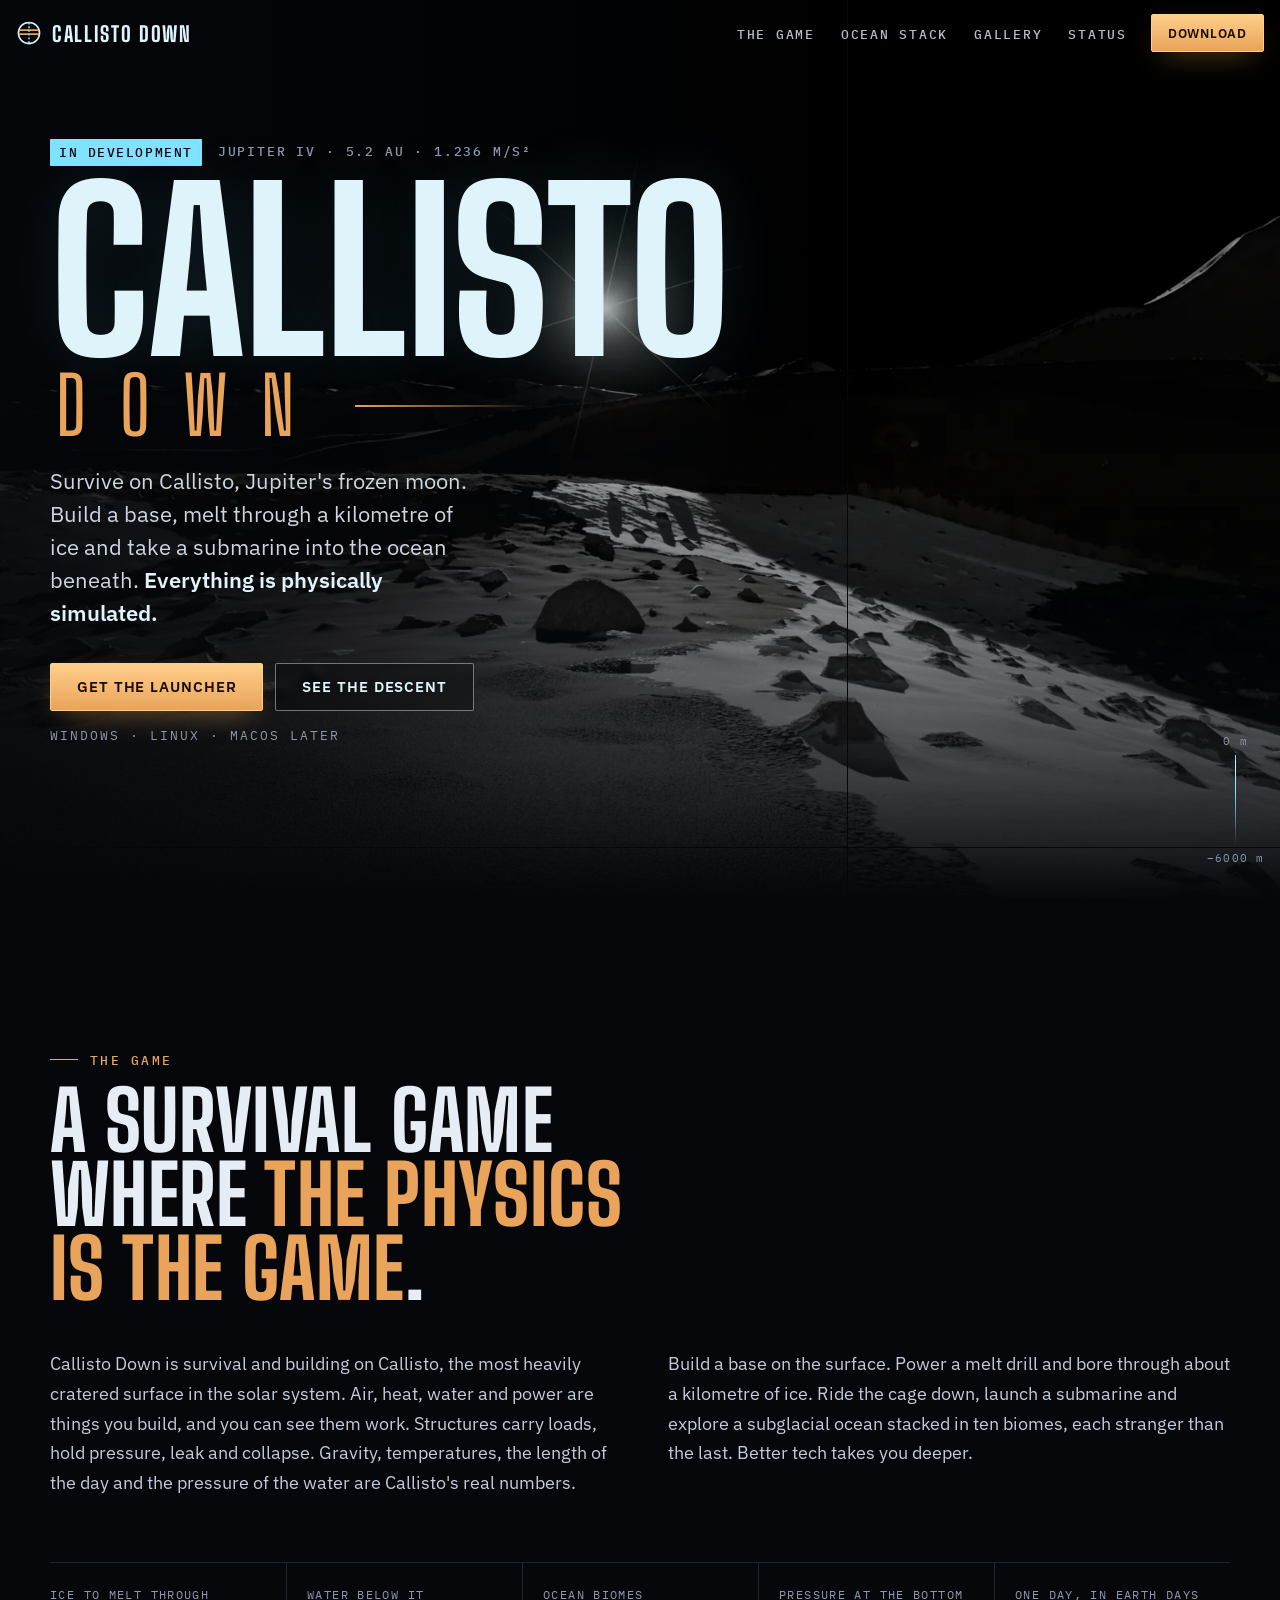
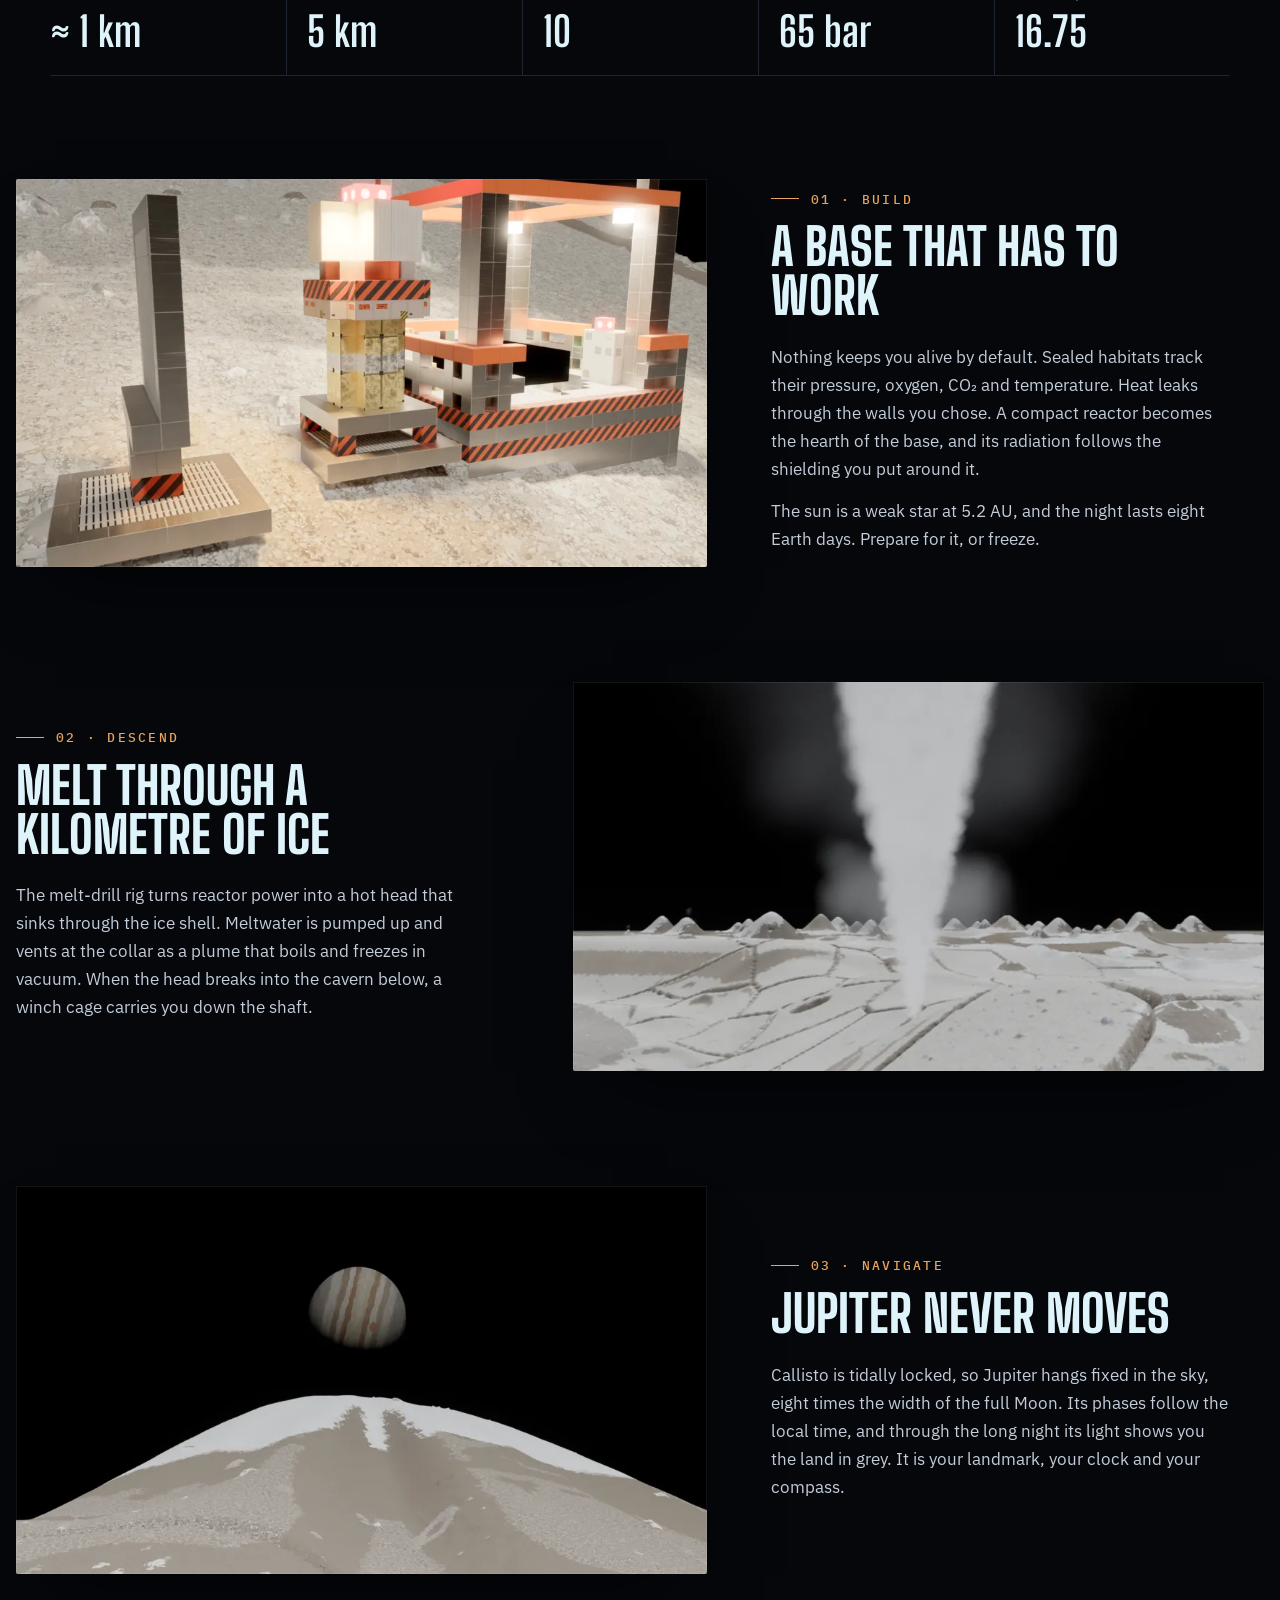
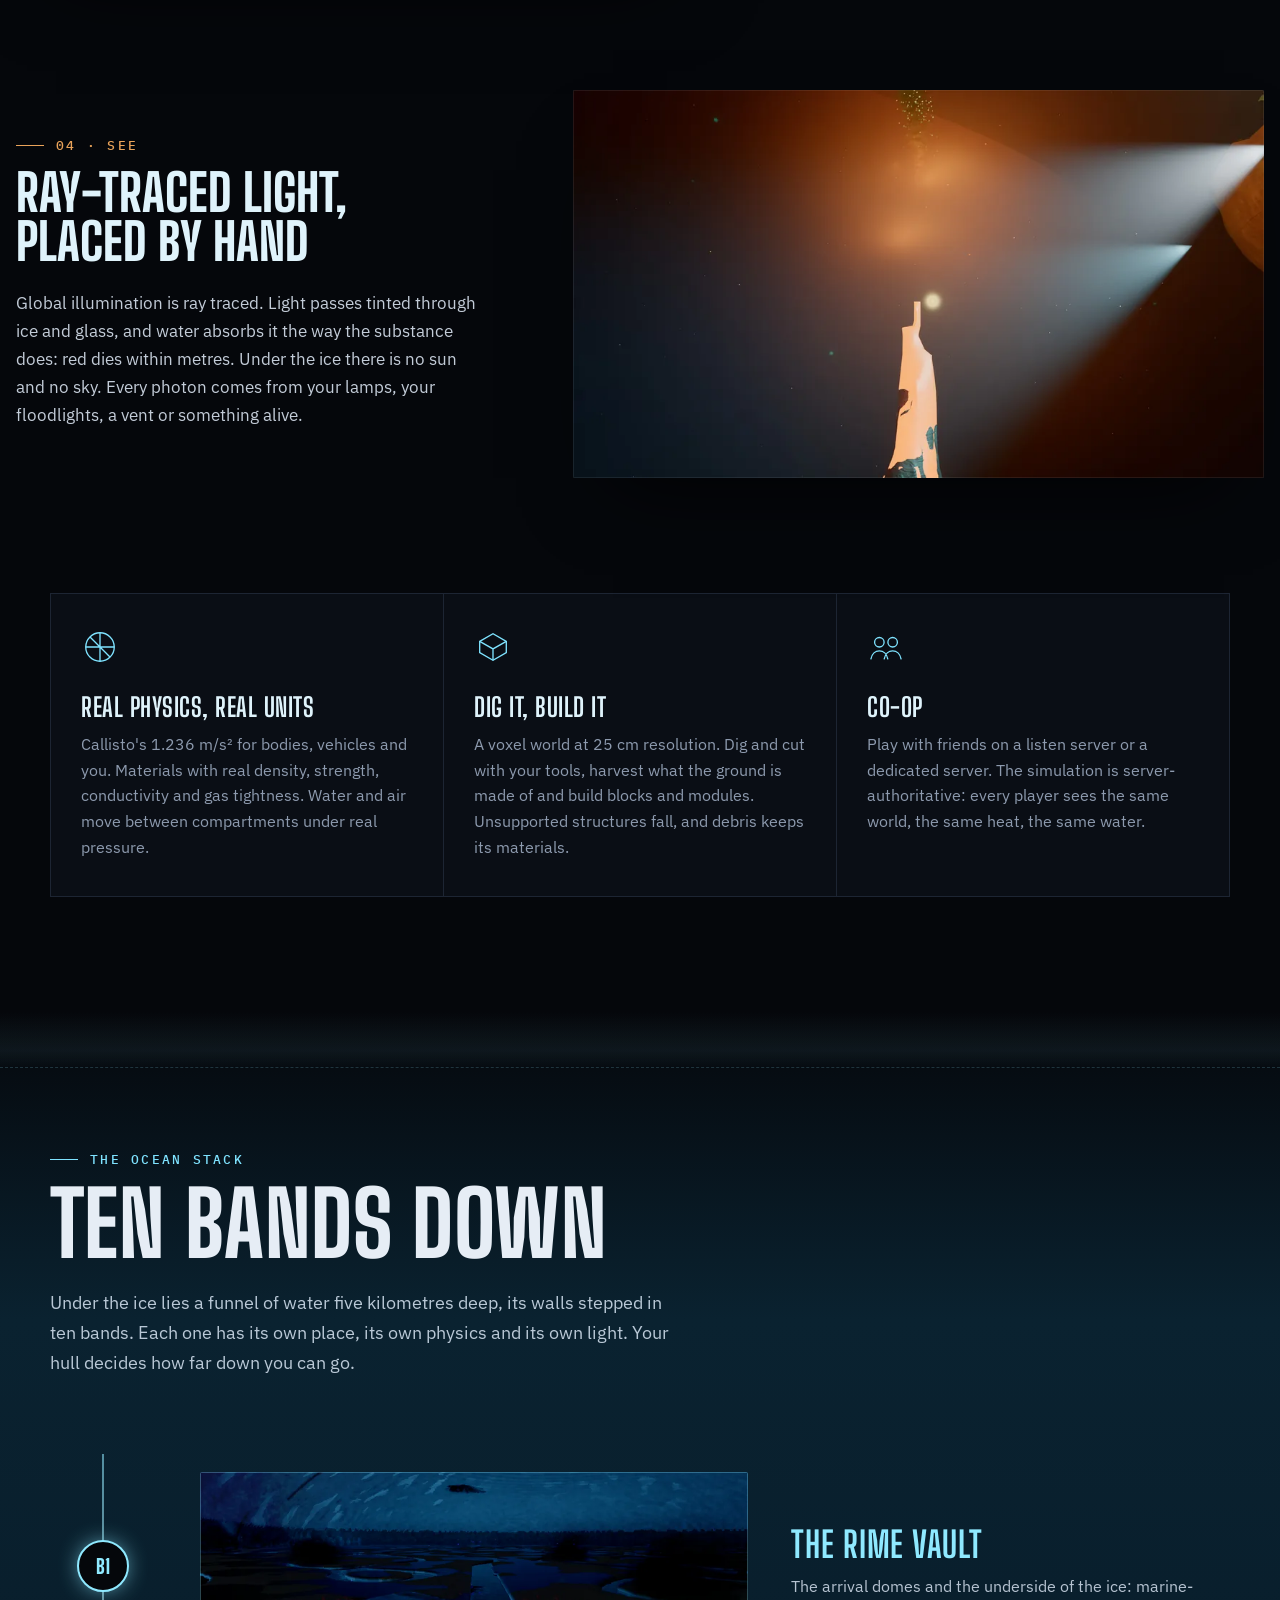
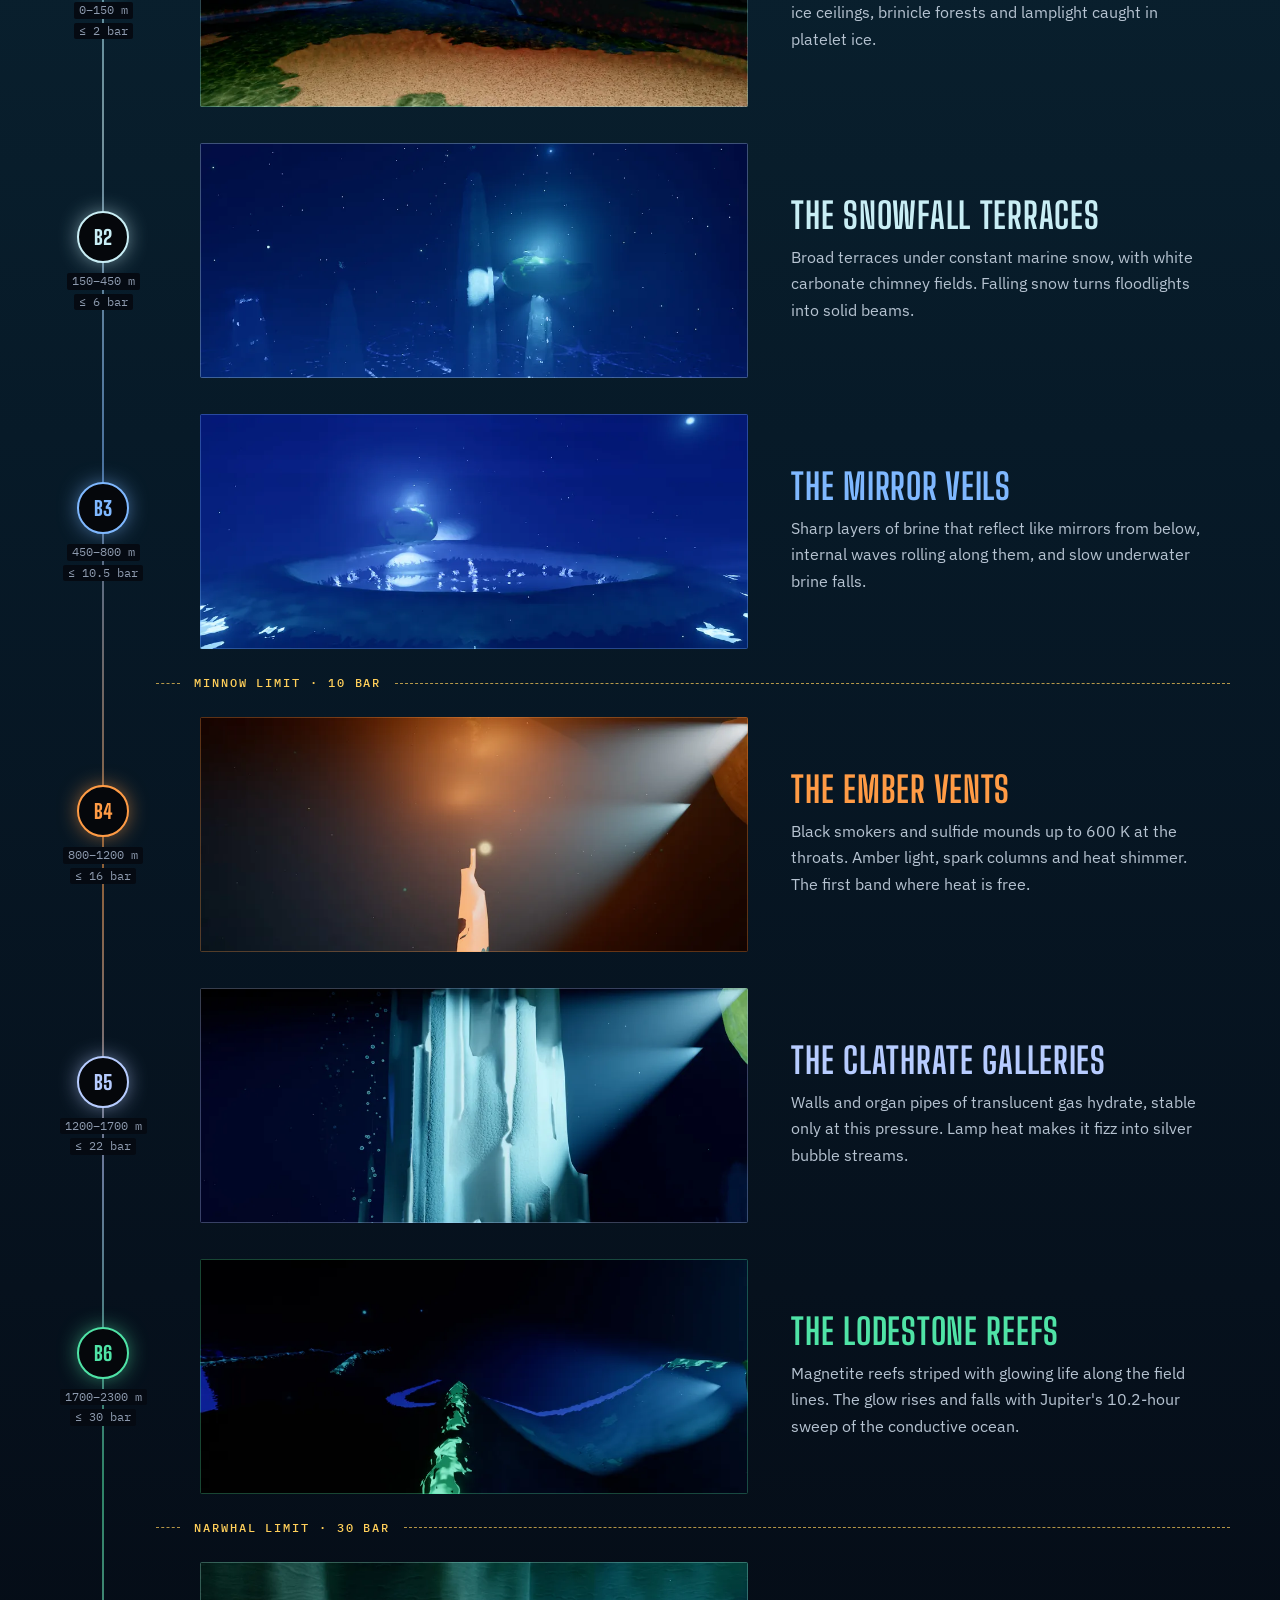
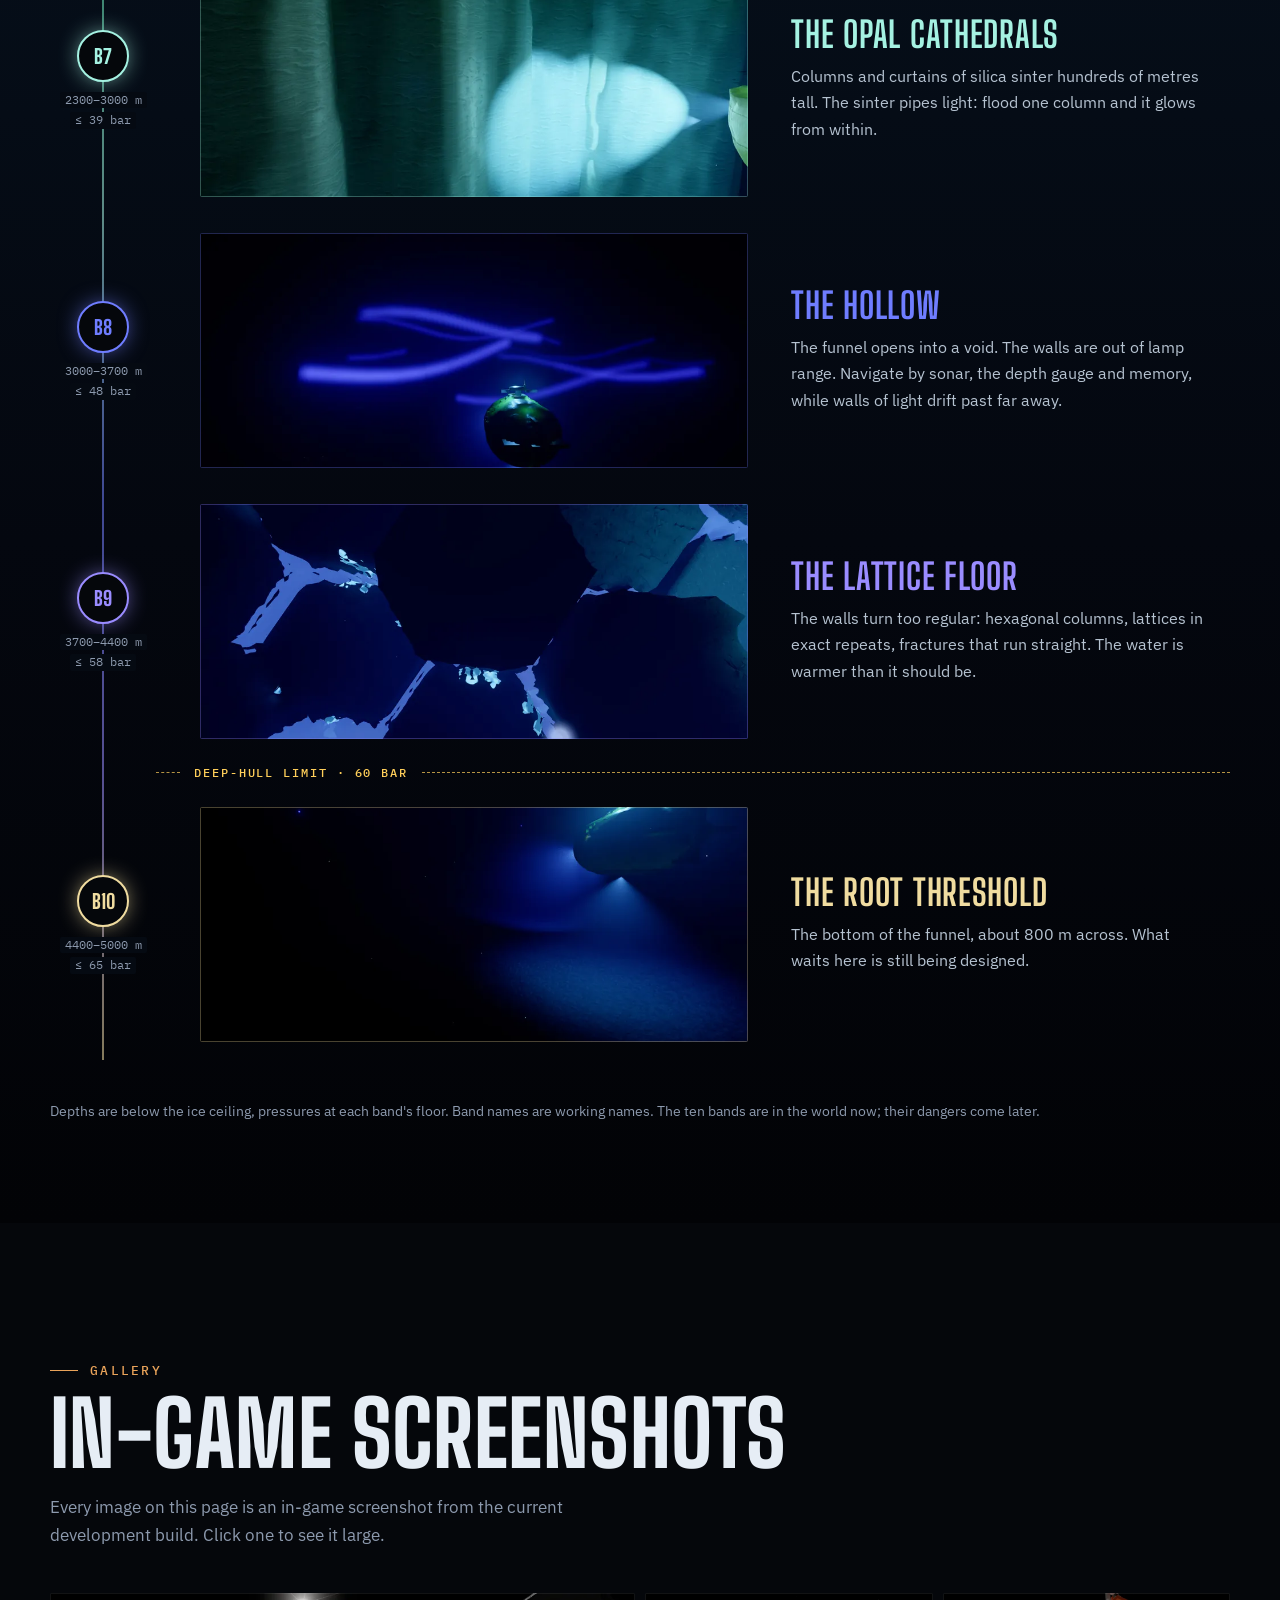
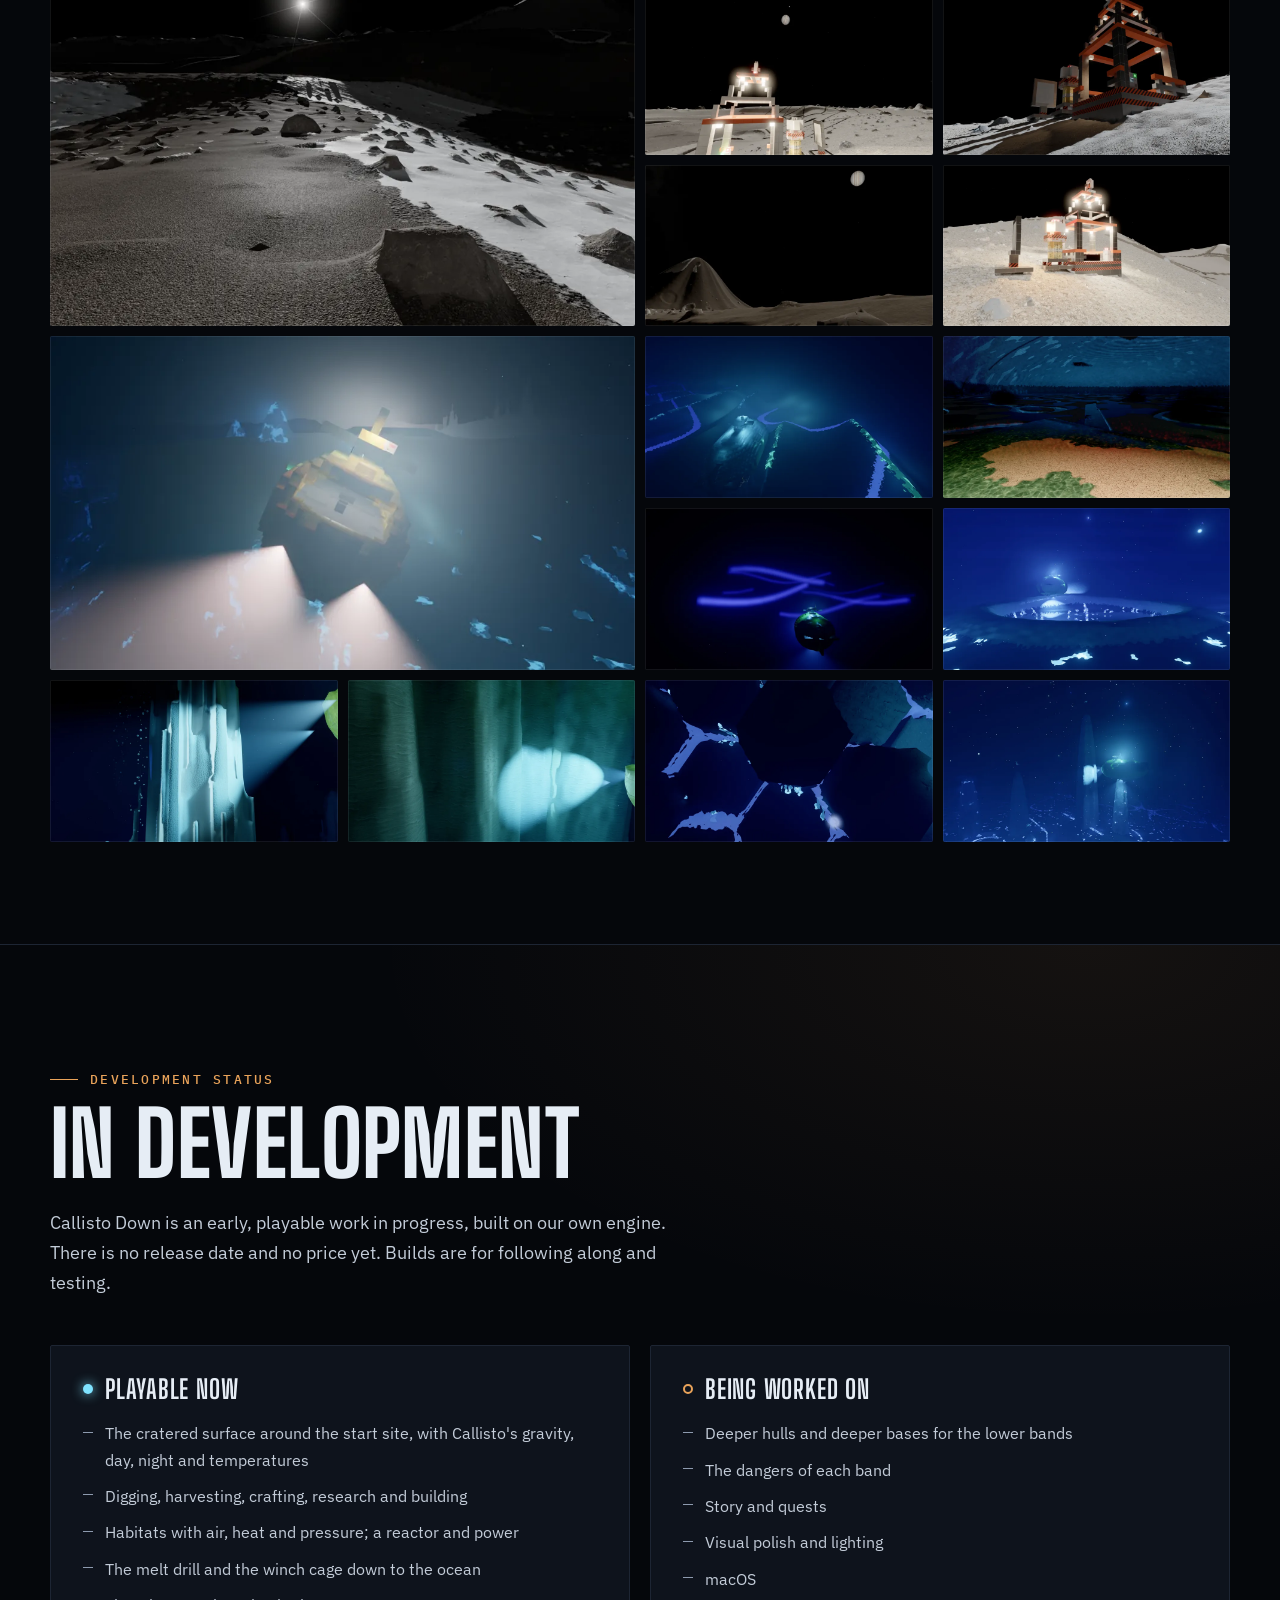
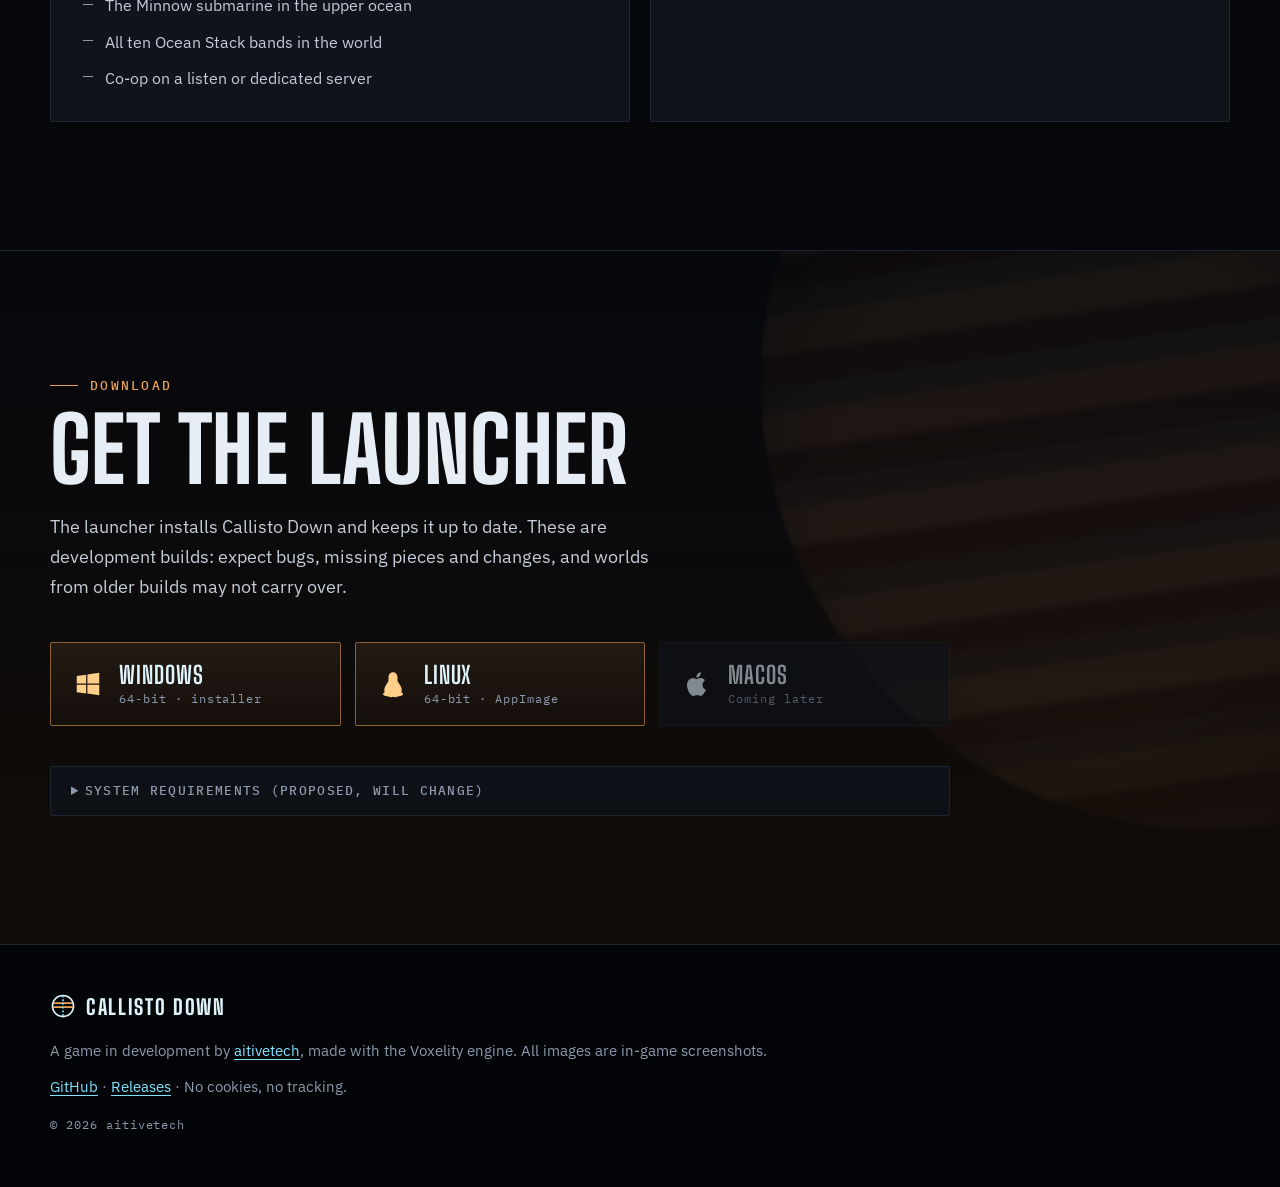
==== index.html @ 090ae99b "Callisto Down marketing site: hero, pitch, features, Ocean Stack, gallery, status, download Static H" ====
<!doctype html>
<html lang="en">
<head>
<meta charset="utf-8">
<meta name="viewport" content="width=device-width, initial-scale=1">
<title>Callisto Down · Survive, build and dive under the ice of Jupiter's moon</title>
<meta name="description" content="Callisto Down is a survival and building game on Jupiter's moon Callisto, with everything physically simulated. Build a base, melt through a kilometre of ice and take a submarine down through ten strange biomes. In development for Windows and Linux.">
<meta name="theme-color" content="#05070b">
<meta name="color-scheme" content="dark">
<link rel="canonical" href="https://aitivetech.github.io/callisto-down/">

<meta property="og:type" content="website">
<meta property="og:site_name" content="Callisto Down">
<meta property="og:title" content="Callisto Down">
<meta property="og:description" content="Survival and building on Jupiter's moon Callisto, everything physically simulated. Melt through a kilometre of ice, then dive through ten biomes of a hidden ocean.">
<meta property="og:url" content="https://aitivetech.github.io/callisto-down/">
<meta property="og:image" content="https://aitivetech.github.io/callisto-down/img/og-share.jpg">
<meta property="og:image:width" content="1200">
<meta property="og:image:height" content="630">
<meta property="og:image:alt" content="Jupiter, banded and huge, rising over a frost-capped hill on Callisto against a black sky. In-game screenshot.">
<meta name="twitter:card" content="summary_large_image">
<meta name="twitter:title" content="Callisto Down">
<meta name="twitter:description" content="Survival and building on Callisto, everything physically simulated. Melt through the ice, dive through ten biomes.">
<meta name="twitter:image" content="https://aitivetech.github.io/callisto-down/img/og-share.jpg">
<meta name="twitter:image:alt" content="Jupiter rising over a frost-capped hill on Callisto. In-game screenshot.">

<link rel="icon" href="favicon.svg" type="image/svg+xml">
<link rel="icon" href="favicon-32.png" sizes="32x32" type="image/png">
<link rel="apple-touch-icon" href="apple-touch-icon.png">

<link rel="preconnect" href="https://fonts.googleapis.com">
<link rel="preconnect" href="https://fonts.gstatic.com" crossorigin>
<link rel="stylesheet" href="https://fonts.googleapis.com/css2?family=Big+Shoulders+Display:wght@500;700;800&family=IBM+Plex+Mono:wght@400;500&family=IBM+Plex+Sans:wght@400;500;600&display=swap">
<link rel="preload" as="image" href="img/surface-low-sun-1920.webp" imagesrcset="img/surface-low-sun-960.webp 960w, img/surface-low-sun-1920.webp 1920w, img/surface-low-sun-2560.webp 2560w" imagesizes="100vw" fetchpriority="high">
<link rel="stylesheet" href="style.css">
<script src="config.js" defer></script>
<script src="main.js" defer></script>
</head>
<body>
<a class="skip" href="#main">Skip to content</a>

<header class="nav" id="top">
  <a class="nav-mark" href="#top" aria-label="Callisto Down, back to top">
    <svg viewBox="0 0 32 32" aria-hidden="true"><use href="#mark"/></svg>
    <span>Callisto Down</span>
  </a>
  <nav aria-label="Sections">
    <ul>
      <li><a href="#game">The game</a></li>
      <li><a href="#ocean">Ocean Stack</a></li>
      <li><a href="#gallery">Gallery</a></li>
      <li><a href="#status">Status</a></li>
    </ul>
  </nav>
  <a class="btn btn-small" href="#download">Download</a>
</header>

<main id="main">

<!-- HERO -->
<section class="hero" aria-labelledby="title">
  <picture class="hero-img">
    <img src="img/surface-low-sun-1920.webp"
         srcset="img/surface-low-sun-960.webp 960w, img/surface-low-sun-1920.webp 1920w, img/surface-low-sun-2560.webp 2560w"
         sizes="100vw" width="1920" height="1080" fetchpriority="high" decoding="async"
         alt="Low sun over the cratered plain of Callisto: a small, hard star in a black sky, long shadows across dark ground and bright frost.">
  </picture>
  <div class="hero-inner">
    <p class="eyebrow"><span class="tag-dev">In development</span> Jupiter IV · 5.2 AU · 1.236 m/s²</p>
    <h1 id="title" class="wordmark">
      <span class="wm-a">Callisto</span>
      <span class="wm-b">Down</span>
    </h1>
    <p class="hero-lede">Survive on Callisto, Jupiter's frozen moon. Build a base, melt through a kilometre of ice and take a submarine into the ocean beneath. <strong>Everything is physically simulated.</strong></p>
    <div class="hero-cta">
      <a class="btn" href="#download">Get the launcher</a>
      <a class="btn btn-ghost" href="#ocean">See the descent</a>
    </div>
    <p class="hero-platforms">Windows · Linux · macOS later</p>
  </div>
  <a class="hero-depth" href="#game" aria-label="Scroll to the game">
    <span>0 m</span><i aria-hidden="true"></i><span>−6000 m</span>
  </a>
</section>

<!-- PITCH -->
<section class="pitch" id="game" aria-labelledby="pitch-h">
  <div class="wrap">
    <p class="kicker">The game</p>
    <h2 id="pitch-h" class="pitch-h">A survival game where <em>the physics is the game</em>.</h2>
    <div class="pitch-body">
      <p>Callisto Down is survival and building on Callisto, the most heavily cratered surface in the solar system. Air, heat, water and power are things you build, and you can see them work. Structures carry loads, hold pressure, leak and collapse. Gravity, temperatures, the length of the day and the pressure of the water are Callisto's real numbers.</p>
      <p>Build a base on the surface. Power a melt drill and bore through about a kilometre of ice. Ride the cage down, launch a submarine and explore a subglacial ocean stacked in ten biomes, each stranger than the last. Better tech takes you deeper.</p>
    </div>
    <dl class="facts">
      <div><dt>Ice to melt through</dt><dd>≈ 1 km</dd></div>
      <div><dt>Water below it</dt><dd>5 km</dd></div>
      <div><dt>Ocean biomes</dt><dd>10</dd></div>
      <div><dt>Pressure at the bottom</dt><dd>65 bar</dd></div>
      <div><dt>One day, in Earth days</dt><dd>16.75</dd></div>
    </dl>
  </div>
</section>

<!-- FEATURES -->
<section class="features" aria-label="Features">
  <article class="feature">
    <figure class="feature-img">
      <img src="img/reactor-glow-960.webp" srcset="img/reactor-glow-960.webp 960w, img/reactor-glow-1920.webp 1920w"
           sizes="(min-width: 960px) 58vw, 100vw" width="1920" height="1080" loading="lazy" decoding="async"
           alt="A small fission reactor glowing beside the orange-and-white frame of the melt-drill rig, on pale frosted ground.">
    </figure>
    <div class="feature-text">
      <p class="kicker">01 · Build</p>
      <h3>A base that has to work</h3>
      <p>Nothing keeps you alive by default. Sealed habitats track their pressure, oxygen, CO₂ and temperature. Heat leaks through the walls you chose. A compact reactor becomes the hearth of the base, and its radiation follows the shielding you put around it.</p>
      <p>The sun is a weak star at 5.2 AU, and the night lasts eight Earth days. Prepare for it, or freeze.</p>
    </div>
  </article>

  <article class="feature feature-flip">
    <figure class="feature-img">
      <img src="img/plume-960.webp" srcset="img/plume-960.webp 960w, img/plume-1920.webp 1080w"
           sizes="(min-width: 960px) 58vw, 100vw" width="1080" height="608" loading="lazy" decoding="async"
           alt="A white vapour plume rising straight up from the melt drill's bore into the black sky over a cracked, frosted plain.">
    </figure>
    <div class="feature-text">
      <p class="kicker">02 · Descend</p>
      <h3>Melt through a kilometre of ice</h3>
      <p>The melt-drill rig turns reactor power into a hot head that sinks through the ice shell. Meltwater is pumped up and vents at the collar as a plume that boils and freezes in vacuum. When the head breaks into the cavern below, a winch cage carries you down the shaft.</p>
    </div>
  </article>

  <article class="feature">
    <figure class="feature-img">
      <img src="img/jupiter-rise-960.webp" srcset="img/jupiter-rise-960.webp 960w, img/jupiter-rise-1920.webp 1920w"
           sizes="(min-width: 960px) 58vw, 100vw" width="1920" height="1080" loading="lazy" decoding="async"
           alt="Jupiter, banded in cream and rust with its red spot, hanging above a frost-capped hill against a black sky.">
    </figure>
    <div class="feature-text">
      <p class="kicker">03 · Navigate</p>
      <h3>Jupiter never moves</h3>
      <p>Callisto is tidally locked, so Jupiter hangs fixed in the sky, eight times the width of the full Moon. Its phases follow the local time, and through the long night its light shows you the land in grey. It is your landmark, your clock and your compass.</p>
    </div>
  </article>

  <article class="feature feature-flip">
    <figure class="feature-img">
      <img src="img/b4-ember-960.webp" srcset="img/b4-ember-960.webp 960w, img/b4-ember-1920.webp 1920w"
           sizes="(min-width: 960px) 58vw, 100vw" width="1920" height="1080" loading="lazy" decoding="async"
           alt="Deep underwater: a submarine's twin floodlight beams cross a pale vent chimney, with an amber glow and rising sparks above it.">
    </figure>
    <div class="feature-text">
      <p class="kicker">04 · See</p>
      <h3>Ray-traced light, placed by hand</h3>
      <p>Global illumination is ray traced. Light passes tinted through ice and glass, and water absorbs it the way the substance does: red dies within metres. Under the ice there is no sun and no sky. Every photon comes from your lamps, your floodlights, a vent or something alive.</p>
    </div>
  </article>

  <div class="wrap">
    <ul class="pillars">
      <li>
        <svg viewBox="0 0 40 40" aria-hidden="true"><circle cx="20" cy="20" r="15"/><path d="M5 20h30M20 5v30M9.5 9.5l21 21"/></svg>
        <h3>Real physics, real units</h3>
        <p>Callisto's 1.236 m/s² for bodies, vehicles and you. Materials with real density, strength, conductivity and gas tightness. Water and air move between compartments under real pressure.</p>
      </li>
      <li>
        <svg viewBox="0 0 40 40" aria-hidden="true"><path d="M6 14l14-8 14 8v12l-14 8-14-8z"/><path d="M6 14l14 8 14-8M20 22v12"/></svg>
        <h3>Dig it, build it</h3>
        <p>A voxel world at 25 cm resolution. Dig and cut with your tools, harvest what the ground is made of and build blocks and modules. Unsupported structures fall, and debris keeps its materials.</p>
      </li>
      <li>
        <svg viewBox="0 0 40 40" aria-hidden="true"><circle cx="13" cy="15" r="5"/><circle cx="27" cy="15" r="5"/><path d="M4 33c1-6 5-9 9-9s8 3 9 9M18 33c1-6 5-9 9-9s8 3 9 9"/></svg>
        <h3>Co-op</h3>
        <p>Play with friends on a listen server or a dedicated server. The simulation is server-authoritative: every player sees the same world, the same heat, the same water.</p>
      </li>
    </ul>
  </div>
</section>

<!-- OCEAN STACK -->
<section class="ocean" id="ocean" aria-labelledby="ocean-h">
  <div class="wrap ocean-head">
    <p class="kicker">The Ocean Stack</p>
    <h2 id="ocean-h">Ten bands down</h2>
    <p class="ocean-lede">Under the ice lies a funnel of water five kilometres deep, its walls stepped in ten bands. Each one has its own place, its own physics and its own light. Your hull decides how far down you can go.</p>
  </div>

  <ol class="stack">
    <li class="band" style="--c:#8fe9ff">
      <div class="band-depth"><b>B1</b><span>0–150 m</span><span>≤ 2 bar</span></div>
      <figure class="band-img"><img src="img/dome-ledge-960.webp" width="960" height="540" loading="lazy" decoding="async" alt="An arrival dome under the ice: a ribbed ice roof over a dark water plain, the shore ledge lit by a lamp."></figure>
      <div class="band-text">
        <h3>The Rime Vault</h3>
        <p>The arrival domes and the underside of the ice: marine-ice ceilings, brinicle forests and lamplight caught in platelet ice.</p>
      </div>
    </li>
    <li class="band" style="--c:#c9eef5">
      <div class="band-depth"><b>B2</b><span>150–450 m</span><span>≤ 6 bar</span></div>
      <figure class="band-img"><img src="img/b2-snowfall-960.webp" width="960" height="540" loading="lazy" decoding="async" alt="Blue water full of falling particles, white carbonate chimneys standing on a terrace, a submarine lit among them."></figure>
      <div class="band-text">
        <h3>The Snowfall Terraces</h3>
        <p>Broad terraces under constant marine snow, with white carbonate chimney fields. Falling snow turns floodlights into solid beams.</p>
      </div>
    </li>
    <li class="band" style="--c:#7fb8ff">
      <div class="band-depth"><b>B3</b><span>450–800 m</span><span>≤ 10.5 bar</span></div>
      <figure class="band-img"><img src="img/b3-mirror-960.webp" width="960" height="540" loading="lazy" decoding="async" alt="A submarine hovering over a round brine pool whose surface mirrors its lights."></figure>
      <div class="band-text">
        <h3>The Mirror Veils</h3>
        <p>Sharp layers of brine that reflect like mirrors from below, internal waves rolling along them, and slow underwater brine falls.</p>
      </div>
    </li>
    <li class="gate" style="--c:#ffcf5a"><span>Minnow limit · 10 bar</span></li>
    <li class="band" style="--c:#ff9b45">
      <div class="band-depth"><b>B4</b><span>800–1200 m</span><span>≤ 16 bar</span></div>
      <figure class="band-img"><img src="img/b4-ember-960.webp" width="960" height="540" loading="lazy" decoding="async" alt="Floodlight beams crossing a vent chimney under an amber glow and rising sparks."></figure>
      <div class="band-text">
        <h3>The Ember Vents</h3>
        <p>Black smokers and sulfide mounds up to 600 K at the throats. Amber light, spark columns and heat shimmer. The first band where heat is free.</p>
      </div>
    </li>
    <li class="band" style="--c:#b7ccff">
      <div class="band-depth"><b>B5</b><span>1200–1700 m</span><span>≤ 22 bar</span></div>
      <figure class="band-img"><img src="img/b5-clathrate-960.webp" width="960" height="540" loading="lazy" decoding="async" alt="A pale translucent wall of gas hydrate lit by floodlights, with bubble streams rising beside it."></figure>
      <div class="band-text">
        <h3>The Clathrate Galleries</h3>
        <p>Walls and organ pipes of translucent gas hydrate, stable only at this pressure. Lamp heat makes it fizz into silver bubble streams.</p>
      </div>
    </li>
    <li class="band" style="--c:#4fe3a6">
      <div class="band-depth"><b>B6</b><span>1700–2300 m</span><span>≤ 30 bar</span></div>
      <figure class="band-img"><img src="img/b6-lodestone-960.webp" width="960" height="540" loading="lazy" decoding="async" alt="Dark magnetite reef ridges lined with glowing green and blue stripes."></figure>
      <div class="band-text">
        <h3>The Lodestone Reefs</h3>
        <p>Magnetite reefs striped with glowing life along the field lines. The glow rises and falls with Jupiter's 10.2-hour sweep of the conductive ocean.</p>
      </div>
    </li>
    <li class="gate" style="--c:#ffcf5a"><span>Narwhal limit · 30 bar</span></li>
    <li class="band" style="--c:#a5f2e2">
      <div class="band-depth"><b>B7</b><span>2300–3000 m</span><span>≤ 39 bar</span></div>
      <figure class="band-img"><img src="img/b7-opal-960.webp" width="960" height="540" loading="lazy" decoding="async" alt="Tall translucent sinter columns glowing from inside where a floodlight hits them."></figure>
      <div class="band-text">
        <h3>The Opal Cathedrals</h3>
        <p>Columns and curtains of silica sinter hundreds of metres tall. The sinter pipes light: flood one column and it glows from within.</p>
      </div>
    </li>
    <li class="band" style="--c:#6f7dff">
      <div class="band-depth"><b>B8</b><span>3000–3700 m</span><span>≤ 48 bar</span></div>
      <figure class="band-img"><img src="img/b8-hollow-960.webp" width="960" height="540" loading="lazy" decoding="async" alt="A submarine alone in black water, long ribbons of blue light drifting far behind it."></figure>
      <div class="band-text">
        <h3>The Hollow</h3>
        <p>The funnel opens into a void. The walls are out of lamp range. Navigate by sonar, the depth gauge and memory, while walls of light drift past far away.</p>
      </div>
    </li>
    <li class="band" style="--c:#9a8cff">
      <div class="band-depth"><b>B9</b><span>3700–4400 m</span><span>≤ 58 bar</span></div>
      <figure class="band-img"><img src="img/b9-lattice-960.webp" width="960" height="540" loading="lazy" decoding="async" alt="A floor of hexagonal columns seen from above, their joints glowing blue."></figure>
      <div class="band-text">
        <h3>The Lattice Floor</h3>
        <p>The walls turn too regular: hexagonal columns, lattices in exact repeats, fractures that run straight. The water is warmer than it should be.</p>
      </div>
    </li>
    <li class="gate" style="--c:#ffcf5a"><span>Deep-hull limit · 60 bar</span></li>
    <li class="band band-last" style="--c:#f0dca0">
      <div class="band-depth"><b>B10</b><span>4400–5000 m</span><span>≤ 65 bar</span></div>
      <figure class="band-img"><img src="img/b10-root-960.webp" width="960" height="540" loading="lazy" decoding="async" alt="A submarine's lights falling on the dark floor at the bottom of the funnel."></figure>
      <div class="band-text">
        <h3>The Root Threshold</h3>
        <p>The bottom of the funnel, about 800 m across. What waits here is still being designed.</p>
      </div>
    </li>
  </ol>
  <p class="wrap ocean-note">Depths are below the ice ceiling, pressures at each band's floor. Band names are working names. The ten bands are in the world now; their dangers come later.</p>
</section>

<!-- GALLERY -->
<section class="gallery" id="gallery" aria-labelledby="gallery-h">
  <div class="wrap">
    <p class="kicker">Gallery</p>
    <h2 id="gallery-h">In-game screenshots</h2>
    <p class="gallery-note">Every image on this page is an in-game screenshot from the current development build. Click one to see it large.</p>
    <ul class="grid" id="grid">
      <li class="g-wide"><a href="img/surface-into-sun-1920.webp" data-caption="Into the sun: a frosted crater floor at low sun."><img src="img/surface-into-sun-960.webp" width="960" height="540" loading="lazy" decoding="async" alt="Looking into a low sun across a crater floor scattered with rocks and frost."></a></li>
      <li><a href="img/rig-jupiter-1920.webp" data-caption="The melt-drill rig at dusk, work lamps lit, Jupiter above."><img src="img/rig-jupiter-960.webp" width="960" height="540" loading="lazy" decoding="async" alt="The melt-drill rig at dusk with its work lamps lit and a small Jupiter high in the black sky."></a></li>
      <li><a href="img/rig-low-sun-1920.webp" data-caption="The rig and its pad at low sun."><img src="img/rig-low-sun-960.webp" width="960" height="540" loading="lazy" decoding="async" alt="The orange-and-black melt-drill rig on its pad, long shadows on glazed ground."></a></li>
      <li><a href="img/jupiter-night-1920.webp" data-caption="Night on the flank of a knob, Jupiter fixed in the sky."><img src="img/jupiter-night-960.webp" width="960" height="540" loading="lazy" decoding="async" alt="A dim hill at night under a black sky with Jupiter small and bright above it."></a></li>
      <li><a href="img/rig-slope-1920.webp" data-caption="The rig, reactor and radiator on the slope."><img src="img/rig-slope-960.webp" width="960" height="540" loading="lazy" decoding="async" alt="The whole drill site on a frosted slope: rig, reactor and radiator, lamps glowing."></a></li>
      <li class="g-wide"><a href="img/minnow-gardens-1920.webp" data-caption="The Minnow among glowing ice crystals."><img src="img/minnow-gardens-960.webp" width="960" height="540" loading="lazy" decoding="async" alt="The small orange Minnow submarine head-on, its floodlights on, among glowing blue ice crystals."></a></li>
      <li><a href="img/narwhal-reefs-1920.webp" data-caption="The Narwhal over the Lodestone Reefs (B6)."><img src="img/narwhal-reefs-960.webp" width="960" height="540" loading="lazy" decoding="async" alt="The Narwhal submarine gliding over a reef lined with glowing blue and green stripes."></a></li>
      <li><a href="img/dome-ledge-1920.webp" data-caption="An arrival dome under the ice, seen from the cage."><img src="img/dome-ledge-960.webp" width="960" height="540" loading="lazy" decoding="async" alt="A ribbed ice roof over a dark water plain, with a lamp-lit shore ledge."></a></li>
      <li><a href="img/b8-hollow-1920.webp" data-caption="The Hollow (B8): the walls are out of lamp range."><img src="img/b8-hollow-960.webp" width="960" height="540" loading="lazy" decoding="async" alt="A submarine alone in black water with ribbons of blue light behind it."></a></li>
      <li><a href="img/b3-mirror-1920.webp" data-caption="The Mirror Veils (B3): a brine pool."><img src="img/b3-mirror-960.webp" width="960" height="540" loading="lazy" decoding="async" alt="A submarine above a round brine pool that mirrors its lights."></a></li>
      <li><a href="img/b5-clathrate-1920.webp" data-caption="The Clathrate Galleries (B5): translucent hydrate."><img src="img/b5-clathrate-960.webp" width="960" height="540" loading="lazy" decoding="async" alt="A translucent wall of gas hydrate lit by floodlights."></a></li>
      <li><a href="img/b7-opal-1920.webp" data-caption="The Opal Cathedrals (B7): sinter that pipes light."><img src="img/b7-opal-960.webp" width="960" height="540" loading="lazy" decoding="async" alt="Sinter columns glowing from inside where the floodlight hits them."></a></li>
      <li><a href="img/b9-lattice-1920.webp" data-caption="The Lattice Floor (B9): hexagonal columns with glowing joints."><img src="img/b9-lattice-960.webp" width="960" height="540" loading="lazy" decoding="async" alt="A floor of hexagonal columns seen from above, their joints glowing blue."></a></li>
      <li><a href="img/b2-snowfall-1920.webp" data-caption="The Snowfall Terraces (B2): carbonate chimneys in marine snow."><img src="img/b2-snowfall-960.webp" width="960" height="540" loading="lazy" decoding="async" alt="White chimneys on a terrace in blue water full of falling particles, a submarine among them."></a></li>
    </ul>
  </div>
</section>

<!-- STATUS -->
<section class="status" id="status" aria-labelledby="status-h">
  <div class="wrap">
    <p class="kicker">Development status</p>
    <h2 id="status-h">In development</h2>
    <p class="status-lede">Callisto Down is an early, playable work in progress, built on our own engine. There is no release date and no price yet. Builds are for following along and testing.</p>
    <div class="status-cols">
      <div class="status-card">
        <h3><span class="dot dot-on" aria-hidden="true"></span>Playable now</h3>
        <ul>
          <li>The cratered surface around the start site, with Callisto's gravity, day, night and temperatures</li>
          <li>Digging, harvesting, crafting, research and building</li>
          <li>Habitats with air, heat and pressure; a reactor and power</li>
          <li>The melt drill and the winch cage down to the ocean</li>
          <li>The Minnow submarine in the upper ocean</li>
          <li>All ten Ocean Stack bands in the world</li>
          <li>Co-op on a listen or dedicated server</li>
        </ul>
      </div>
      <div class="status-card">
        <h3><span class="dot" aria-hidden="true"></span>Being worked on</h3>
        <ul>
          <li>Deeper hulls and deeper bases for the lower bands</li>
          <li>The dangers of each band</li>
          <li>Story and quests</li>
          <li>Visual polish and lighting</li>
          <li>macOS</li>
        </ul>
      </div>
    </div>
  </div>
</section>

<!-- DOWNLOAD -->
<section class="download" id="download" aria-labelledby="download-h">
  <div class="wrap download-inner">
    <div>
      <p class="kicker">Download</p>
      <h2 id="download-h">Get the launcher</h2>
      <p>The launcher installs Callisto Down and keeps it up to date. These are development builds: expect bugs, missing pieces and changes, and worlds from older builds may not carry over.</p>
    </div>
    <div class="dl-buttons">
      <a class="dl" data-download="windows" href="https://github.com/aitivetech/callisto-down/releases/latest">
        <svg viewBox="0 0 24 24" aria-hidden="true"><path d="M3 5.5l7.5-1v7H3zM11.5 4.4L21 3v8.5h-9.5zM3 12.5h7.5v7L3 18.5zM11.5 12.5H21V21l-9.5-1.4z"/></svg>
        <span><b>Windows</b><small>64-bit · installer</small></span>
      </a>
      <a class="dl" data-download="linux" href="https://github.com/aitivetech/callisto-down/releases/latest">
        <svg viewBox="0 0 24 24" aria-hidden="true"><path d="M12 2.5c-2.3 0-3.6 1.9-3.6 4.4 0 1.5.3 2.4-.8 4-1.2 1.7-2.6 3.6-2.6 6 0 .6.1 1.1.3 1.6-.6.4-1.3.9-1.3 1.6 0 1 1.6 1.3 3.3 1.6 1.2.2 2.2.8 3 .8.7 0 1.2-.4 1.7-.4s1 .4 1.7.4c.8 0 1.8-.6 3-.8 1.7-.3 3.3-.6 3.3-1.6 0-.7-.7-1.2-1.3-1.6.2-.5.3-1 .3-1.6 0-2.4-1.4-4.3-2.6-6-1.1-1.6-.8-2.5-.8-4 0-2.5-1.3-4.4-3.6-4.4z"/></svg>
        <span><b>Linux</b><small>64-bit · AppImage</small></span>
      </a>
      <span class="dl dl-off" aria-disabled="true">
        <svg viewBox="0 0 24 24" aria-hidden="true"><path d="M16.4 12.6c0-2.4 2-3.5 2-3.6-1.1-1.6-2.8-1.8-3.4-1.8-1.4-.1-2.8.9-3.5.9s-1.8-.9-3-.8C7 7.3 5.6 8.2 4.8 9.6c-1.7 2.9-.4 7.2 1.2 9.5.8 1.1 1.7 2.4 2.9 2.4 1.2-.1 1.6-.8 3-.8s1.8.8 3 .8c1.3 0 2.1-1.2 2.8-2.3.9-1.3 1.3-2.6 1.3-2.7-.1 0-2.6-1-2.6-3.9zM14.2 5.5c.6-.8 1.1-1.8 1-2.9-.9 0-2.1.6-2.7 1.4-.6.7-1.1 1.8-1 2.8 1 .1 2.1-.5 2.7-1.3z"/></svg>
        <span><b>macOS</b><small>Coming later</small></span>
      </span>
    </div>
    <details class="specs">
      <summary>System requirements (proposed, will change)</summary>
      <table>
        <thead><tr><th scope="col"></th><th scope="col">Minimum · 1080p low</th><th scope="col">Recommended · 1080p high</th></tr></thead>
        <tbody>
          <tr><th scope="row">GPU</th><td>RTX 2060 6 GB, RX 6600 8 GB or Arc A580</td><td>RTX 3070, RTX 4060 Ti, RX 7700 XT or Arc B580</td></tr>
          <tr><th scope="row">CPU</th><td>4 cores / 8 threads, AVX2</td><td>6 cores / 12 threads</td></tr>
          <tr><th scope="row">RAM</th><td>8 GB</td><td>16 GB</td></tr>
          <tr><th scope="row">System</th><td colspan="2">64-bit Windows or Linux, a Vulkan 1.3 driver with hardware ray tracing (ray queries) and mesh shaders</td></tr>
        </tbody>
      </table>
    </details>
  </div>
</section>

</main>

<footer class="foot">
  <div class="wrap foot-inner">
    <a class="nav-mark" href="#top">
      <svg viewBox="0 0 32 32" aria-hidden="true"><use href="#mark"/></svg>
      <span>Callisto Down</span>
    </a>
    <p>A game in development by <a href="https://github.com/aitivetech">aitivetech</a>, made with the Voxelity engine. All images are in-game screenshots.</p>
    <p><a href="https://github.com/aitivetech/callisto-down">GitHub</a> · <a href="https://github.com/aitivetech/callisto-down/releases">Releases</a> · No cookies, no tracking.</p>
    <p class="foot-copy">© <span id="year">2026</span> aitivetech</p>
  </div>
</footer>

<!-- Lightbox -->
<dialog class="lightbox" id="lightbox" aria-label="Screenshot viewer">
  <figure>
    <img id="lb-img" alt="">
    <figcaption id="lb-cap"></figcaption>
  </figure>
  <button class="lb-btn lb-close" type="button" aria-label="Close">×</button>
  <button class="lb-btn lb-prev" type="button" aria-label="Previous screenshot">‹</button>
  <button class="lb-btn lb-next" type="button" aria-label="Next screenshot">›</button>
</dialog>

<svg width="0" height="0" style="position:absolute" aria-hidden="true">
  <symbol id="mark" viewBox="0 0 32 32">
    <circle cx="16" cy="16" r="13" fill="none" stroke="currentColor" stroke-width="2"/>
    <path d="M5 12.5h22M3.6 17.5h24.8" stroke="#e9a35a" stroke-width="2.2" fill="none"/>
    <path d="M16 3v26" stroke="#7fe3ff" stroke-width="2" fill="none" stroke-dasharray="2.4 2.2"/>
  </symbol>
</svg>
</body>
</html>
---- style.css ----
/* Callisto Down: deep space black, ice whites, Jupiter amber, ocean cyan. Single dark theme on purpose. */
:root {
  color-scheme: dark;
  --space: #05070b;
  --space-2: #0a0e15;
  --panel: #0e131c;
  --line: #1d2533;
  --ink: #e6edf5;
  --muted: #8d9aae;
  --ice: #dff3fb;
  --cyan: #7fe3ff;
  --amber: #e9a35a;
  --amber-hi: #ffcf8a;
  --rust: #b8562c;
  --f-display: "Big Shoulders Display", "Arial Narrow", "Roboto Condensed", Impact, sans-serif;
  --f-body: "IBM Plex Sans", "Segoe UI", system-ui, sans-serif;
  --f-mono: "IBM Plex Mono", ui-monospace, Menlo, Consolas, monospace;
  --gutter: max(16px, env(safe-area-inset-left, 0px));
  --wrap: 1180px;
}
*, *::before, *::after { box-sizing: border-box; }
html { scroll-behavior: smooth; -webkit-text-size-adjust: 100%; }
body {
  margin: 0;
  background: var(--space);
  color: var(--ink);
  font: 400 17px/1.65 var(--f-body);
  overflow-x: hidden;
}
img { display: block; max-width: 100%; height: auto; }
a { color: var(--cyan); text-underline-offset: 3px; }
a:hover { color: var(--ice); }
:focus-visible { outline: 2px solid var(--cyan); outline-offset: 3px; border-radius: 2px; }
h1, h2, h3 { margin: 0; font-weight: 700; }
p { margin: 0; }
.wrap { width: 100%; max-width: calc(var(--wrap) + 2 * var(--gutter)); margin: 0 auto; padding-inline: var(--gutter); }
.skip { position: absolute; left: 8px; top: -60px; background: var(--ice); color: var(--space); padding: 8px 14px; z-index: 100; font-weight: 600; }
.skip:focus { top: 8px; }

.kicker {
  font: 500 12.5px/1 var(--f-mono);
  letter-spacing: .18em;
  text-transform: uppercase;
  color: var(--amber);
  margin-bottom: 18px;
  display: flex; align-items: center; gap: 12px;
}
.kicker::before { content: ""; width: 28px; height: 1px; background: currentColor; }

h2 {
  font: 800 clamp(44px, 7vw, 92px)/.9 var(--f-display);
  text-transform: uppercase;
  letter-spacing: .005em;
  text-wrap: balance;
}

/* Buttons */
.btn {
  display: inline-flex; align-items: center; justify-content: center; gap: 10px;
  min-height: 48px; padding: 0 26px;
  font: 600 15px/1 var(--f-body); letter-spacing: .06em; text-transform: uppercase; text-decoration: none;
  color: #1a0d03; background: linear-gradient(180deg, var(--amber-hi), var(--amber));
  border: 1px solid var(--amber-hi); border-radius: 2px;
  box-shadow: 0 0 0 0 rgba(233,163,90,.0), 0 10px 30px -12px rgba(233,163,90,.6);
  transition: transform .15s, box-shadow .2s, background .2s;
}
.btn:hover { color: #1a0d03; transform: translateY(-1px); box-shadow: 0 0 0 4px rgba(233,163,90,.18), 0 14px 34px -12px rgba(233,163,90,.8); }
.btn-ghost { color: var(--ice); background: rgba(5,7,11,.35); border-color: rgba(223,243,251,.45); box-shadow: none; backdrop-filter: blur(4px); }
.btn-ghost:hover { color: var(--space); background: var(--ice); box-shadow: none; }
.btn-small { min-height: 38px; padding: 0 16px; font-size: 13px; }

/* Nav */
.nav {
  position: fixed; inset: 0 0 auto 0; z-index: 50;
  display: flex; align-items: center; gap: 24px;
  padding: 14px var(--gutter);
  transition: background .3s, border-color .3s, padding .3s;
  border-bottom: 1px solid transparent;
}
.nav.solid { background: rgba(5,7,11,.86); backdrop-filter: blur(10px); border-bottom-color: var(--line); padding-block: 10px; }
.nav-mark { display: inline-flex; align-items: center; gap: 10px; color: var(--ice); text-decoration: none; font: 800 21px/1 var(--f-display); letter-spacing: .08em; text-transform: uppercase; }
.nav-mark svg { width: 26px; height: 26px; color: var(--ice); }
.nav nav { margin-left: auto; }
.nav ul { display: flex; gap: 26px; list-style: none; margin: 0; padding: 0; }
.nav nav a { color: var(--ink); text-decoration: none; font: 500 12.5px/1 var(--f-mono); letter-spacing: .14em; text-transform: uppercase; opacity: .8; }
.nav nav a:hover { opacity: 1; color: var(--cyan); }

/* Hero */
.hero {
  position: relative; min-height: 100svh; min-height: 100vh;
  display: grid; align-items: center;
  isolation: isolate; overflow: hidden;
}
@supports (min-height: 100svh) { .hero { min-height: 100svh; } }
.hero-img, .hero-img img { position: absolute; inset: 0; width: 100%; height: 100%; }
.hero-img { z-index: -2; }
.hero-img img { object-fit: cover; object-position: 50% 60%; animation: drift 40s ease-out both; }
@keyframes drift { from { transform: scale(1.08); } to { transform: scale(1); } }
.hero::before {
  content: ""; position: absolute; inset: 0; z-index: -1;
  background:
    linear-gradient(90deg, rgba(5,7,11,.82) 0%, rgba(5,7,11,.35) 45%, rgba(5,7,11,0) 70%),
    linear-gradient(180deg, rgba(5,7,11,.0) 55%, var(--space) 100%);
}
.hero-inner { width: 100%; max-width: calc(var(--wrap) + 2 * var(--gutter)); margin: 0 auto; padding: 120px var(--gutter) 140px; }
.eyebrow { font: 500 13px/1.4 var(--f-mono); letter-spacing: .14em; text-transform: uppercase; color: var(--muted); display: flex; flex-wrap: wrap; align-items: center; gap: 10px 16px; }
.tag-dev { color: var(--space); background: var(--cyan); padding: 5px 9px 4px; letter-spacing: .12em; font-weight: 500; border-radius: 1px; }
.wordmark { margin: 18px 0 26px; font-family: var(--f-display); text-transform: uppercase; line-height: .8; }
.wm-a { display: block; font-weight: 800; font-size: clamp(76px, 24vw, 220px); letter-spacing: -.005em; color: var(--ice); text-shadow: 0 0 60px rgba(127,227,255,.12); }
.wm-b {
  display: flex; align-items: center; gap: .35em;
  font-weight: 500; font-size: clamp(34px, 6.2vw, 88px); letter-spacing: .42em;
  color: var(--amber); margin-top: .18em; padding-left: .08em;
}
.wm-b::after { content: ""; flex: 0 1 180px; height: 2px; background: linear-gradient(90deg, var(--amber), rgba(127,227,255,.0)); }
.hero-lede { max-width: 33ch; font-size: clamp(18px, 1.9vw, 22px); line-height: 1.5; color: #cdd6e1; }
.hero-lede strong { color: var(--ice); font-weight: 600; }
.hero-cta { display: flex; flex-wrap: wrap; gap: 12px; margin-top: 34px; }
.hero-platforms { margin-top: 18px; font: 400 12.5px/1 var(--f-mono); letter-spacing: .16em; text-transform: uppercase; color: var(--muted); }
.hero-depth {
  position: absolute; right: var(--gutter); bottom: 36px;
  display: flex; flex-direction: column; align-items: center; gap: 8px;
  font: 400 11px/1 var(--f-mono); letter-spacing: .1em; color: var(--muted); text-decoration: none;
}
.hero-depth i { width: 1px; height: 90px; background: linear-gradient(var(--ice), var(--cyan) 40%, rgba(127,227,255,0)); position: relative; overflow: hidden; }
.hero-depth i::after { content: ""; position: absolute; left: -2px; width: 5px; height: 5px; border-radius: 50%; background: var(--cyan); box-shadow: 0 0 10px var(--cyan); animation: sink 2.6s ease-in infinite; }
@keyframes sink { from { top: -6px; opacity: 1; } to { top: 100%; opacity: 0; } }

/* Pitch */
.pitch { padding: clamp(80px, 12vw, 160px) 0 clamp(60px, 8vw, 110px); position: relative; }
.pitch-h { max-width: 15ch; font-size: clamp(42px, 6.4vw, 84px); }
.pitch-h em { font-style: normal; color: var(--amber); }
.pitch-body { display: grid; grid-template-columns: repeat(2, minmax(0, 1fr)); gap: 28px 56px; margin-top: 44px; color: #c3ccd8; font-size: 18px; }
.facts { margin: 64px 0 0; display: grid; grid-template-columns: repeat(5, minmax(0, 1fr)); border-top: 1px solid var(--line); border-bottom: 1px solid var(--line); }
.facts div { padding: 24px 20px 22px 0; }
.facts div + div { padding-left: 20px; border-left: 1px solid var(--line); }
.facts dt { font: 400 11.5px/1.35 var(--f-mono); letter-spacing: .12em; text-transform: uppercase; color: var(--muted); }
.facts dd { margin: 10px 0 0; font: 700 clamp(28px, 3.2vw, 42px)/1 var(--f-display); color: var(--ice); font-variant-numeric: tabular-nums; }

/* Features */
.features { padding-bottom: clamp(60px, 9vw, 120px); }
.feature {
  display: grid; grid-template-columns: minmax(0, 7fr) minmax(0, 5fr); align-items: center; gap: clamp(28px, 5vw, 72px);
  max-width: calc(1320px + 2 * var(--gutter)); margin: 0 auto clamp(64px, 9vw, 130px); padding-inline: var(--gutter);
}
.feature-flip { grid-template-columns: minmax(0, 5fr) minmax(0, 7fr); }
.feature-flip .feature-img { order: 2; }
.feature-img { margin: 0; position: relative; }
.feature-img img { width: 100%; aspect-ratio: 16 / 9; object-fit: cover; border-radius: 2px; box-shadow: 0 40px 80px -40px rgba(0,0,0,.9); }
.feature-img::after { content: ""; position: absolute; inset: 0; border: 1px solid rgba(223,243,251,.08); pointer-events: none; }
.feature-text { max-width: 46ch; }
.feature-text h3 { font: 800 clamp(34px, 4vw, 54px)/.95 var(--f-display); text-transform: uppercase; margin-bottom: 22px; color: var(--ice); }
.feature-text p + p { margin-top: 14px; }
.feature-text p:not(.kicker) { color: #c3ccd8; }

.pillars { list-style: none; margin: 0; padding: 0; display: grid; grid-template-columns: repeat(3, minmax(0, 1fr)); gap: 1px; background: var(--line); border: 1px solid var(--line); }
.pillars li { background: var(--space-2); padding: 34px 30px 36px; }
.pillars svg { width: 38px; height: 38px; fill: none; stroke: var(--cyan); stroke-width: 1.4; margin-bottom: 20px; }
.pillars h3 { font: 700 26px/1 var(--f-display); text-transform: uppercase; letter-spacing: .02em; margin-bottom: 12px; color: var(--ice); }
.pillars p { color: var(--muted); font-size: 15.5px; }

/* Ocean Stack */
.ocean {
  position: relative; padding: clamp(80px, 11vw, 150px) 0 clamp(60px, 8vw, 100px);
  background: linear-gradient(180deg, var(--space) 0%, #0a2230 9%, #071a28 30%, #06111d 55%, #04070f 80%, #020306 100%);
}
.ocean::before { /* ice ceiling */
  content: ""; position: absolute; left: 0; right: 0; top: 0; height: 56px;
  background: linear-gradient(180deg, rgba(223,243,251,.0), rgba(143,233,255,.06) 70%, rgba(143,233,255,0));
  border-bottom: 1px dashed rgba(143,233,255,.18);
}
.ocean-head { margin-bottom: clamp(48px, 6vw, 80px); }
.ocean-head .kicker { color: var(--cyan); }
.ocean-lede { max-width: 58ch; margin-top: 24px; color: #b9c8d6; font-size: 18px; }
.stack { list-style: none; margin: 0 auto; padding: 0 var(--gutter); max-width: calc(var(--wrap) + 2 * var(--gutter)); position: relative; }
.stack::before { /* the depth line */
  content: ""; position: absolute; top: 0; bottom: 0; left: calc(var(--gutter) + 52px); width: 2px;
  background: linear-gradient(180deg, #8fe9ff, #c9eef5 10%, #7fb8ff 22%, #ff9b45 36%, #b7ccff 47%, #4fe3a6 58%, #a5f2e2 70%, #6f7dff 80%, #9a8cff 90%, #f0dca0);
  opacity: .55;
}
.band { display: grid; grid-template-columns: 106px minmax(0, 5fr) minmax(0, 4fr); gap: 0 clamp(20px, 3.4vw, 44px); align-items: center; padding: 18px 0; position: relative; }
.band-depth { display: grid; justify-items: center; gap: 4px; text-align: center; font: 400 11.5px/1.25 var(--f-mono); color: var(--muted); font-variant-numeric: tabular-nums; position: relative; z-index: 1; }
.band-depth span { background: #050a12; padding: 1px 5px; border-radius: 2px; }
.band-depth b {
  display: grid; place-items: center; width: 52px; height: 52px; margin-bottom: 6px;
  font: 800 20px/1 var(--f-display); color: var(--c); background: var(--space); border: 2px solid var(--c); border-radius: 50%;
  box-shadow: 0 0 24px -6px var(--c);
}
.band-img { margin: 0; position: relative; overflow: hidden; border-radius: 2px; }
.band-img img { width: 100%; aspect-ratio: 21 / 9; object-fit: cover; transition: transform .6s ease; }
.band:hover .band-img img { transform: scale(1.04); }
.band-img::after { content: ""; position: absolute; inset: 0; box-shadow: inset 0 0 0 1px color-mix(in srgb, var(--c) 30%, transparent); pointer-events: none; }
.band-text h3 { font: 700 clamp(26px, 2.8vw, 36px)/1 var(--f-display); text-transform: uppercase; letter-spacing: .02em; color: var(--c); margin-bottom: 10px; }
.band-text p { color: #b6c3d1; font-size: 16px; max-width: 42ch; }
.gate { display: grid; grid-template-columns: 106px 1fr; align-items: center; padding: 10px 0; }
.gate span {
  grid-column: 2; display: flex; align-items: center; gap: 14px;
  font: 500 12px/1 var(--f-mono); letter-spacing: .16em; text-transform: uppercase; color: var(--c);
}
.gate span::before, .gate span::after { content: ""; flex: 1; height: 0; border-top: 1px dashed color-mix(in srgb, var(--c) 70%, transparent); }
.gate span::before { flex: 0 0 24px; }
.ocean-note { margin-top: 40px; color: var(--muted); font-size: 14px; }

/* Gallery */
.gallery { padding: clamp(80px, 11vw, 150px) 0 clamp(60px, 8vw, 110px); }
.gallery-note { color: var(--muted); margin-top: 18px; max-width: 60ch; }
.grid { list-style: none; margin: 44px 0 0; padding: 0; display: grid; grid-template-columns: repeat(4, minmax(0, 1fr)); gap: 10px; }
.grid li.g-wide { grid-column: span 2; grid-row: span 2; }
.grid a { display: block; position: relative; overflow: hidden; border-radius: 2px; background: var(--panel); height: 100%; }
.grid img { width: 100%; height: 100%; aspect-ratio: 16 / 9; object-fit: cover; transition: transform .5s ease, filter .3s; filter: saturate(.92); }
.grid a:hover img, .grid a:focus-visible img { transform: scale(1.05); filter: saturate(1.08); }
.grid a::after { content: ""; position: absolute; inset: 0; box-shadow: inset 0 0 0 1px rgba(223,243,251,.08); transition: box-shadow .3s; }
.grid a:hover::after { box-shadow: inset 0 0 0 1px rgba(127,227,255,.6); }

/* Lightbox */
.lightbox { width: 100vw; height: 100vh; max-width: none; max-height: none; margin: 0; padding: 0; border: 0; background: rgba(2,3,6,.96); color: var(--ink); }
.lightbox::backdrop { background: rgba(2,3,6,.9); }
.lightbox[open] { display: grid; place-items: center; }
.lightbox figure { margin: 0; padding: 56px 72px; display: grid; gap: 14px; justify-items: center; max-width: 100%; max-height: 100%; }
.lightbox img { max-width: min(1920px, calc(100vw - 144px)); max-height: calc(100vh - 150px); width: auto; height: auto; object-fit: contain; }
.lightbox figcaption { font: 400 13px/1.4 var(--f-mono); letter-spacing: .06em; color: var(--muted); text-align: center; }
.lb-btn { position: absolute; display: grid; place-items: center; width: 48px; height: 48px; font: 300 34px/1 var(--f-body); color: var(--ice); background: rgba(14,19,28,.8); border: 1px solid var(--line); border-radius: 50%; cursor: pointer; }
.lb-btn:hover { border-color: var(--cyan); color: var(--cyan); }
.lb-close { top: 14px; right: 14px; }
.lb-prev { left: 14px; top: 50%; translate: 0 -50%; }
.lb-next { right: 14px; top: 50%; translate: 0 -50%; }

/* Status */
.status { padding: clamp(80px, 10vw, 140px) 0; border-top: 1px solid var(--line); background: radial-gradient(80% 60% at 85% 0%, rgba(233,163,90,.07), transparent 70%); }
.status-lede { margin-top: 24px; max-width: 60ch; color: #c3ccd8; font-size: 18px; }
.status-cols { display: grid; grid-template-columns: repeat(2, minmax(0, 1fr)); gap: 20px; margin-top: 48px; }
.status-card { background: var(--panel); border: 1px solid var(--line); padding: 30px 32px; border-radius: 2px; }
.status-card h3 { display: flex; align-items: center; gap: 12px; font: 700 26px/1 var(--f-display); text-transform: uppercase; letter-spacing: .03em; margin-bottom: 18px; }
.status-card ul { margin: 0; padding: 0; list-style: none; display: grid; gap: 10px; }
.status-card li { padding-left: 22px; position: relative; color: #c3ccd8; font-size: 16px; }
.status-card li::before { content: ""; position: absolute; left: 0; top: .72em; width: 10px; height: 1px; background: var(--muted); }
.dot { width: 10px; height: 10px; border-radius: 50%; border: 2px solid var(--amber); }
.dot-on { border: 0; background: var(--cyan); box-shadow: 0 0 12px var(--cyan); }

/* Download */
.download { padding: clamp(80px, 10vw, 140px) 0; background: linear-gradient(180deg, var(--space), #0b0a0c 40%, #120c07); border-top: 1px solid var(--line); position: relative; overflow: hidden; }
.download::before { /* a Jupiter limb */
  content: ""; position: absolute; width: 900px; height: 900px; right: -380px; top: -320px; border-radius: 50%;
  background: repeating-linear-gradient(172deg, rgba(233,163,90,.09) 0 38px, rgba(184,86,44,.06) 38px 70px, rgba(255,207,138,.05) 70px 96px);
  filter: blur(3px);
  -webkit-mask: radial-gradient(circle at 35% 60%, #000 30%, transparent 70%); mask: radial-gradient(circle at 35% 60%, #000 30%, transparent 70%);
  pointer-events: none;
}
.download-inner { position: relative; display: grid; gap: 40px; }
.download-inner > div > p:not(.kicker) { margin-top: 22px; max-width: 58ch; color: #c3ccd8; font-size: 18px; }
.dl-buttons { display: grid; grid-template-columns: repeat(3, minmax(0, 1fr)); gap: 14px; max-width: 900px; }
.dl {
  display: flex; align-items: center; gap: 16px; padding: 20px 22px; min-height: 84px;
  background: var(--panel); border: 1px solid var(--line); border-radius: 2px; color: var(--ice); text-decoration: none;
  transition: border-color .2s, background .2s, transform .15s;
}
.dl svg { width: 30px; height: 30px; fill: currentColor; flex: none; }
.dl b { display: block; font: 700 24px/1 var(--f-display); text-transform: uppercase; letter-spacing: .04em; }
.dl small { display: block; margin-top: 6px; font: 400 12px/1 var(--f-mono); letter-spacing: .08em; color: var(--muted); }
a.dl { border-color: rgba(233,163,90,.55); background: linear-gradient(180deg, rgba(233,163,90,.10), rgba(233,163,90,.03)); }
a.dl svg { color: var(--amber-hi); }
a.dl:hover { color: var(--ice); border-color: var(--amber-hi); background: linear-gradient(180deg, rgba(233,163,90,.2), rgba(233,163,90,.06)); transform: translateY(-2px); }
.dl-off { opacity: .55; cursor: default; }
.specs { max-width: 900px; border: 1px solid var(--line); background: rgba(14,19,28,.7); border-radius: 2px; }
.specs summary { cursor: pointer; padding: 16px 20px; font: 500 13px/1.3 var(--f-mono); letter-spacing: .1em; text-transform: uppercase; color: var(--muted); }
.specs summary:hover { color: var(--ice); }
.specs table { width: 100%; border-collapse: collapse; font-size: 15px; }
.specs th, .specs td { text-align: left; padding: 12px 20px; border-top: 1px solid var(--line); vertical-align: top; }
.specs thead th { font: 500 11.5px/1.3 var(--f-mono); letter-spacing: .1em; text-transform: uppercase; color: var(--muted); }
.specs tbody th { font: 500 12px/1.6 var(--f-mono); letter-spacing: .1em; text-transform: uppercase; color: var(--amber); width: 90px; }
.specs td { color: #c3ccd8; }

/* Footer */
.foot { border-top: 1px solid var(--line); padding: 48px 0 56px; background: #030407; }
.foot-inner { display: grid; gap: 12px; color: var(--muted); font-size: 14.5px; }
.foot-inner .nav-mark { margin-bottom: 8px; }
.foot-copy { font: 400 12px/1 var(--f-mono); letter-spacing: .08em; margin-top: 8px; }

/* Reveal on scroll (only when JS has marked the page) */
.js .reveal { opacity: 0; transform: translateY(24px); transition: opacity .8s ease, transform .8s ease; }
.js .reveal.in { opacity: 1; transform: none; }

/* Responsive */
@media (max-width: 960px) {
  .nav nav { display: none; }
  .nav .btn-small { margin-left: auto; }
  .feature, .feature-flip { grid-template-columns: minmax(0, 1fr); }
  .feature-flip .feature-img { order: 0; }
  .pillars { grid-template-columns: minmax(0, 1fr); }
  .pitch-body { grid-template-columns: minmax(0, 1fr); gap: 18px; }
  .facts { grid-template-columns: repeat(2, minmax(0, 1fr)); }
  .facts div, .facts div + div { padding: 18px 16px 18px 0; border-left: 0; border-bottom: 1px solid var(--line); }
  .facts div:nth-child(even) { padding-left: 16px; border-left: 1px solid var(--line); }
  .facts div:last-child { border-bottom: 0; }
  .band { grid-template-columns: 88px minmax(0, 1fr); gap: 14px 16px; align-items: start; }
  .band-depth { grid-row: span 2; }
  .band-depth span { background: #050a12; padding: 1px 5px; border-radius: 2px; }
.band-depth b { width: 44px; height: 44px; font-size: 17px; }
  .band-img img { aspect-ratio: 16 / 9; }
  .stack::before { left: calc(var(--gutter) + 43px); }
  .gate { grid-template-columns: 88px 1fr; }
  .band-depth span { white-space: nowrap; }
  .grid { grid-template-columns: repeat(2, minmax(0, 1fr)); }
  .status-cols { grid-template-columns: minmax(0, 1fr); }
  .dl-buttons { grid-template-columns: minmax(0, 1fr); max-width: 460px; }
  .hero::before { background: linear-gradient(180deg, rgba(5,7,11,.55) 0%, rgba(5,7,11,.2) 40%, rgba(5,7,11,.5) 70%, var(--space) 100%); }
  .hero-img img { object-position: 42% 60%; }
  .hero-depth { display: none; }
}
@media (max-width: 560px) {
  body { font-size: 16px; }
  .nav-mark span { font-size: 18px; }
  .hero { align-items: end; }
  .hero-inner { padding-bottom: 64px; }
  .wm-b { letter-spacing: .36em; }
  .wm-b::after { display: none; }
  .band-depth span { font-size: 10px; padding-inline: 3px; }
  .grid { gap: 6px; }
  .lightbox figure { padding: 64px 8px 80px; }
  .lightbox img { max-width: calc(100vw - 16px); }
  .lb-prev, .lb-next { top: auto; bottom: 14px; translate: none; }
  .specs th, .specs td { padding: 10px 12px; }
  .specs thead { display: none; }
  .specs tbody tr { display: grid; grid-template-columns: 1fr; }
  .specs tbody th { width: auto; padding-bottom: 0; }
  .specs tbody td { border-top: 0; padding-top: 4px; }
  .specs tbody td:nth-of-type(1)::before { content: "Min: "; color: var(--muted); }
  .specs tbody td:nth-of-type(2)::before { content: "Rec: "; color: var(--muted); }
  .specs tbody td[colspan]::before { content: none; }
}
@media (prefers-reduced-motion: reduce) {
  html { scroll-behavior: auto; }
  *, *::before, *::after { animation: none !important; transition: none !important; }
  .js .reveal { opacity: 1; transform: none; }
}
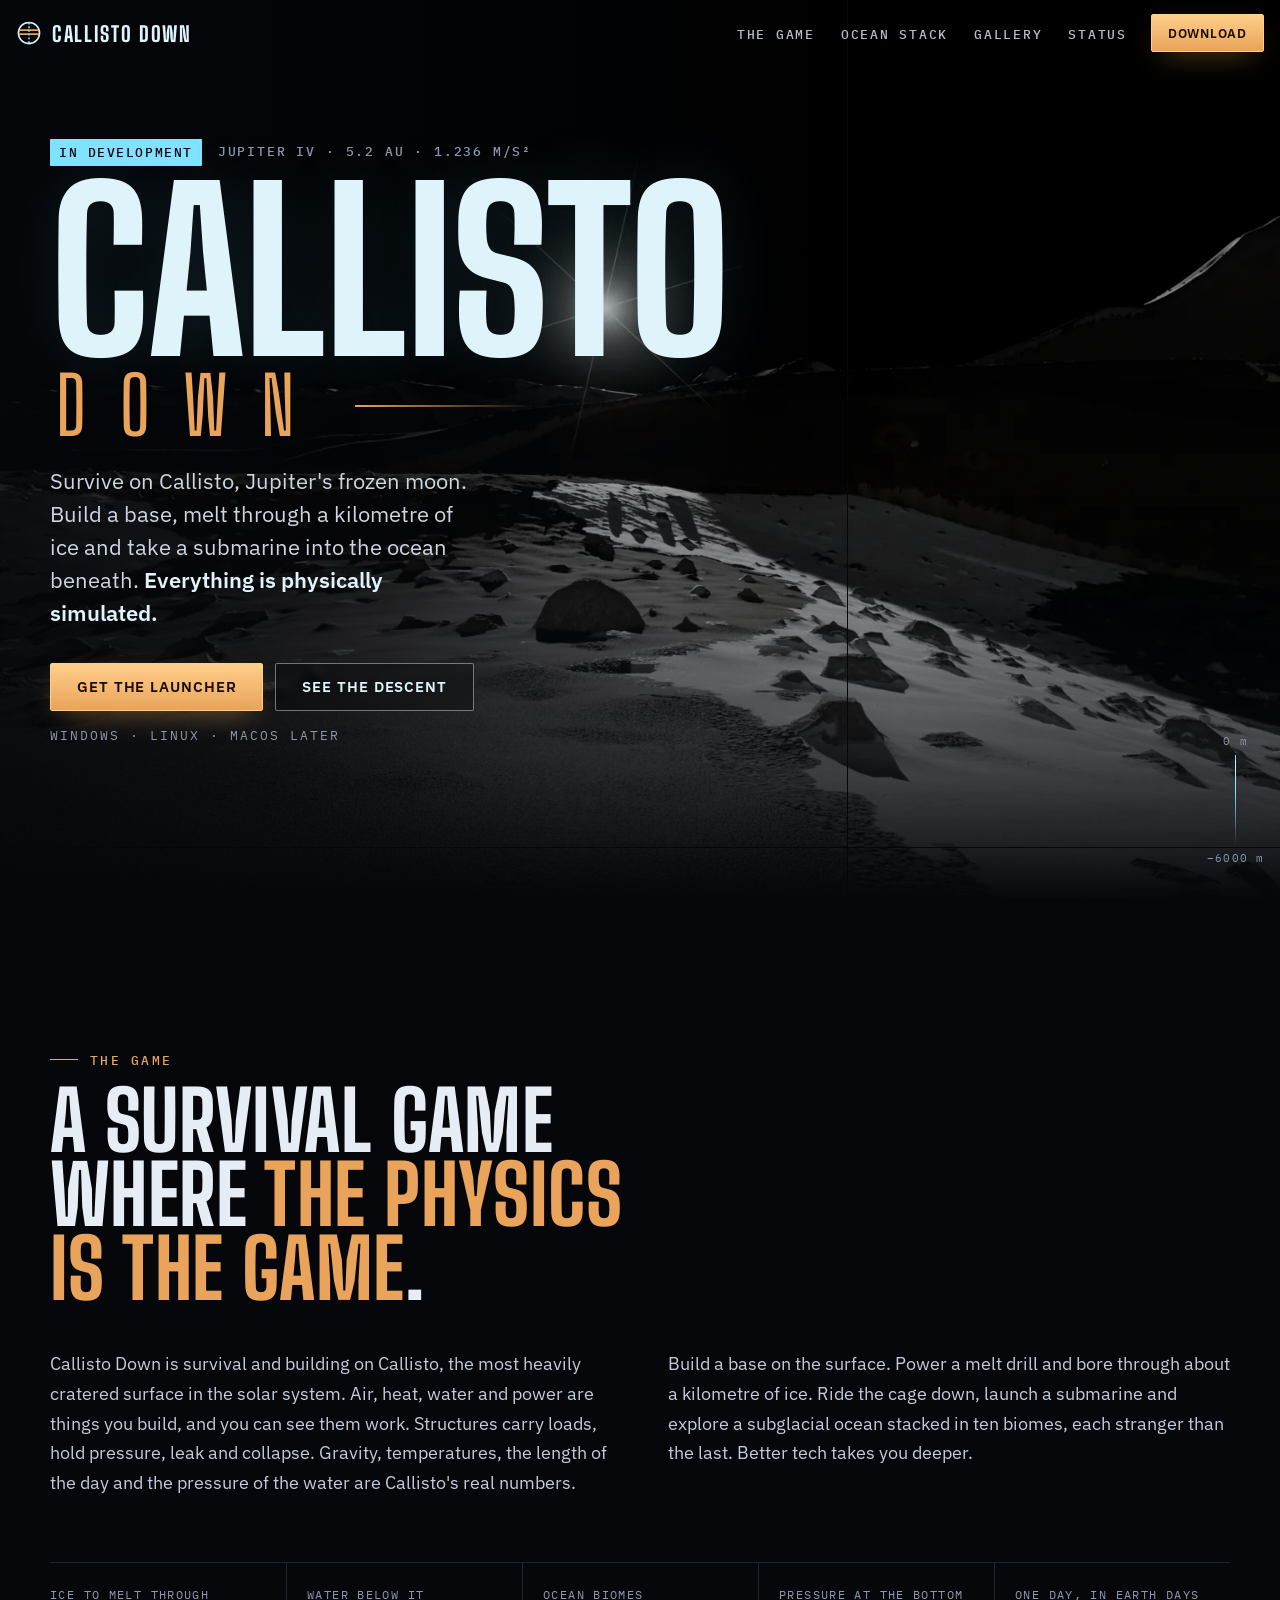
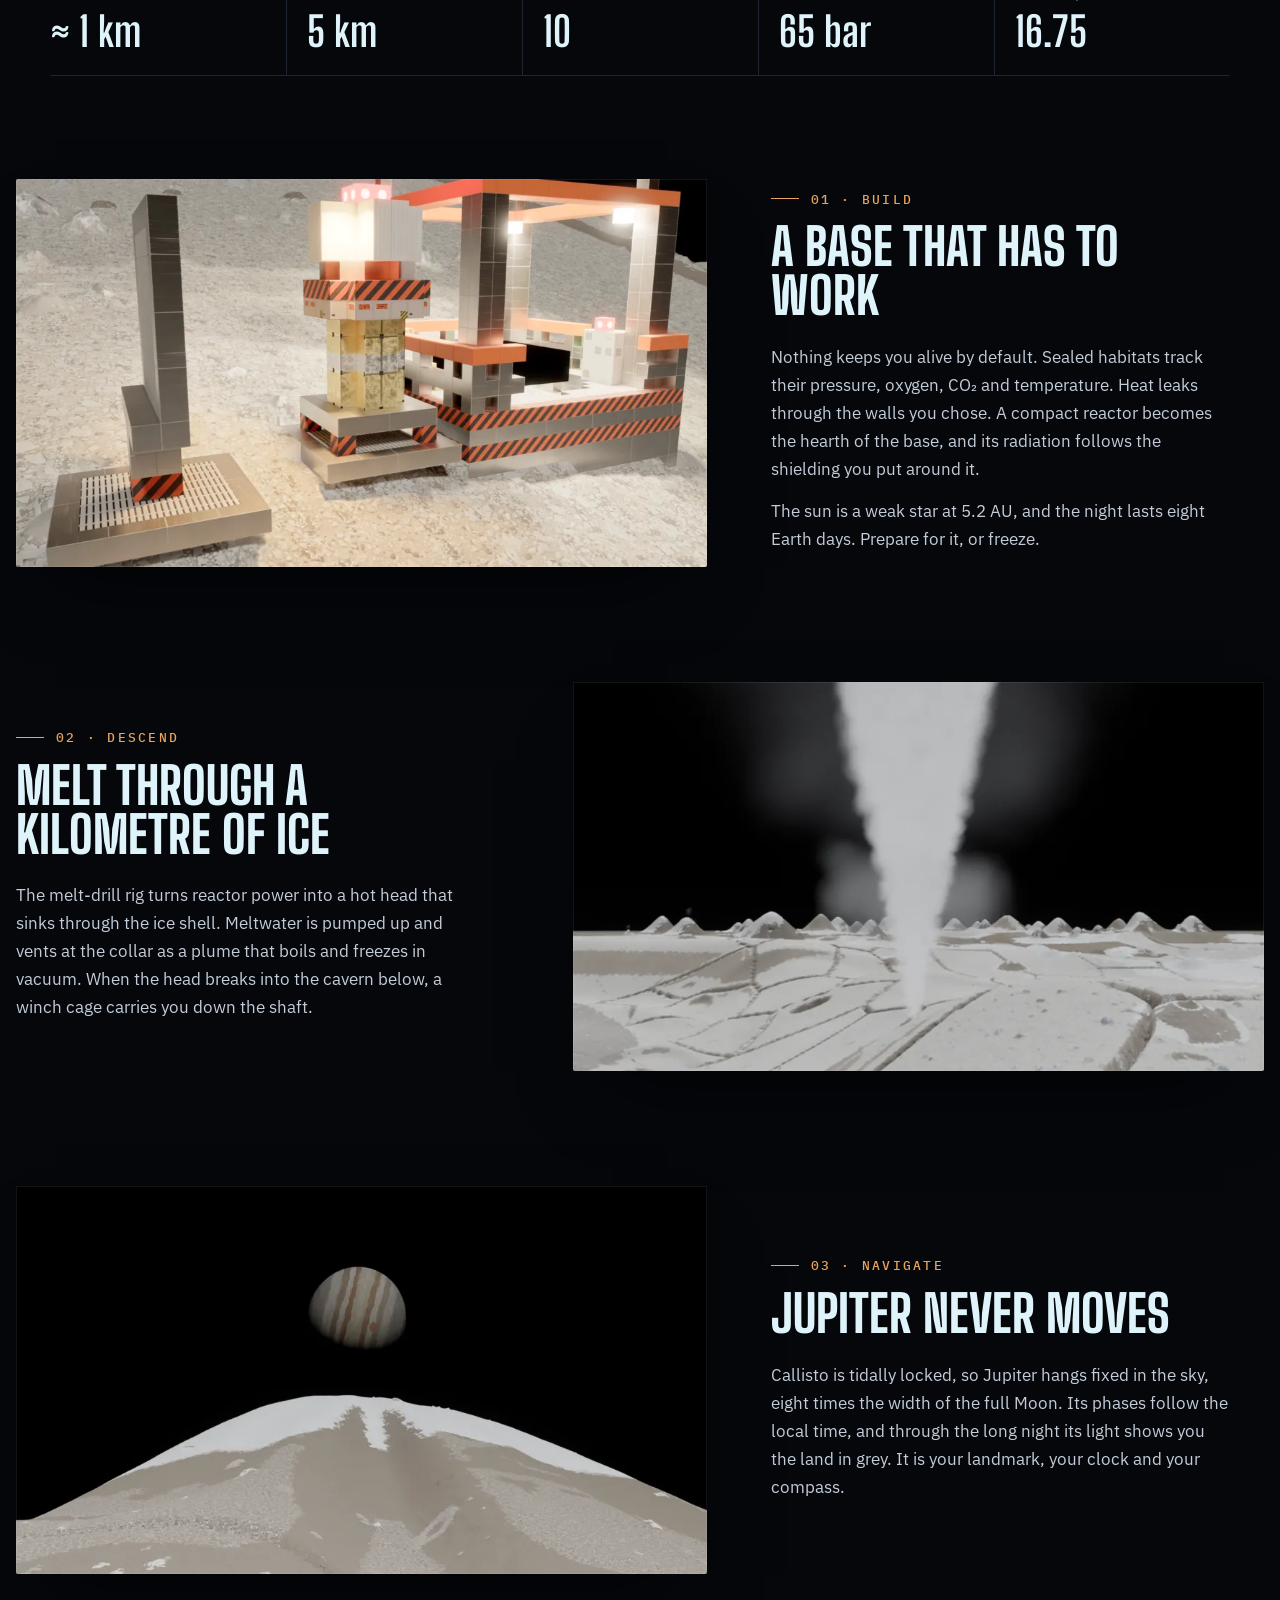
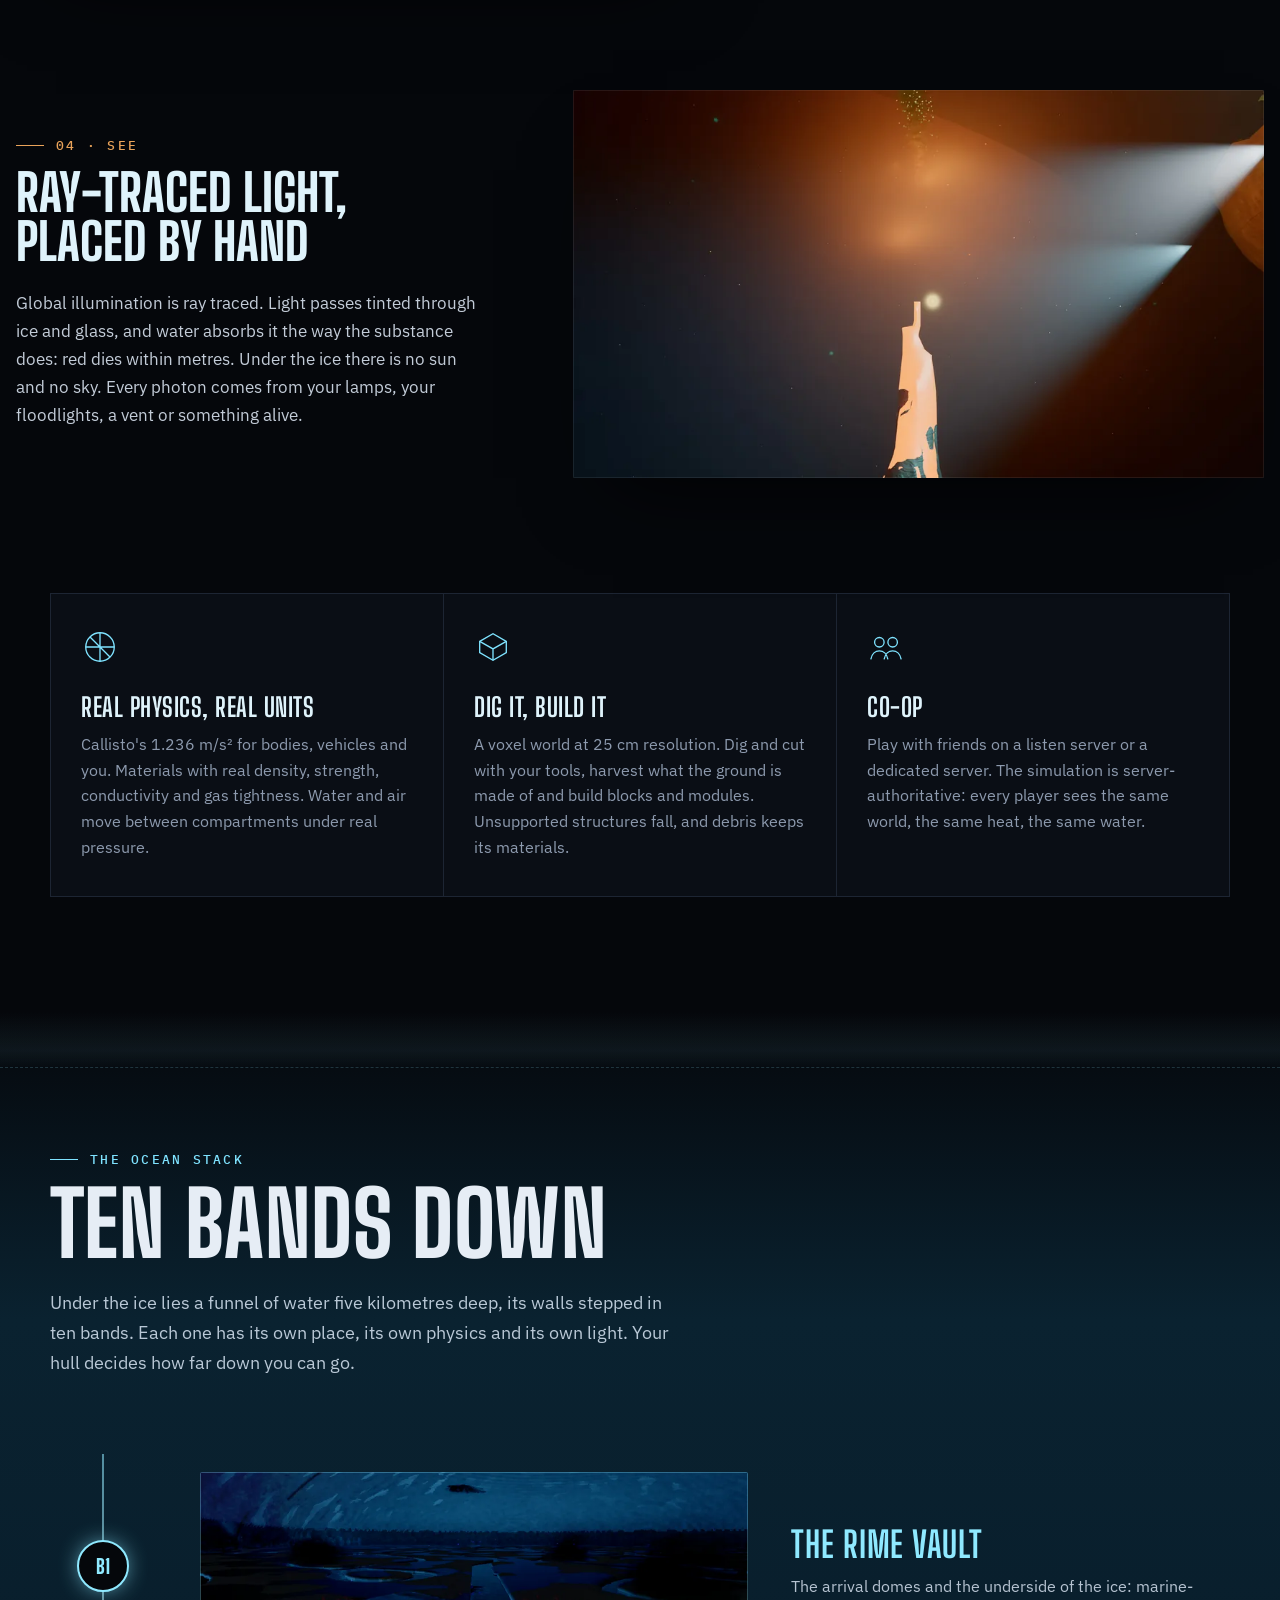
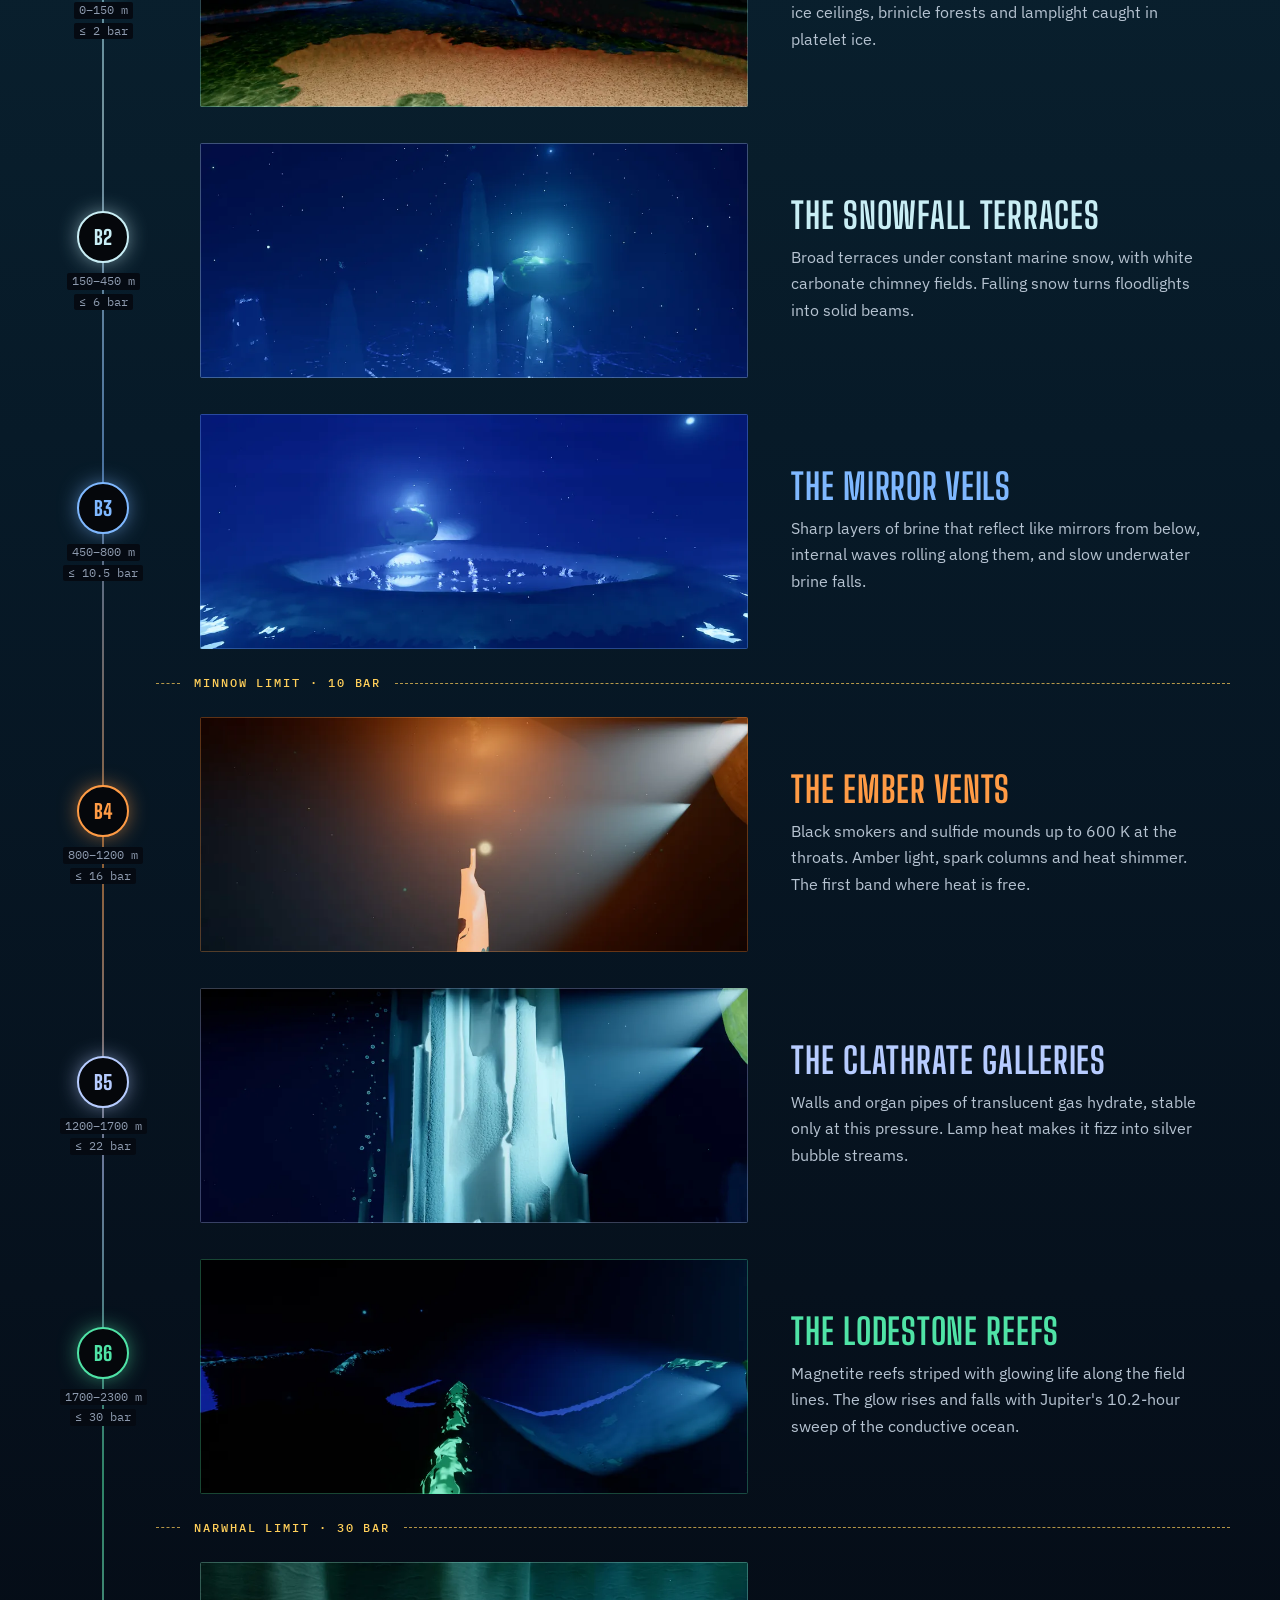
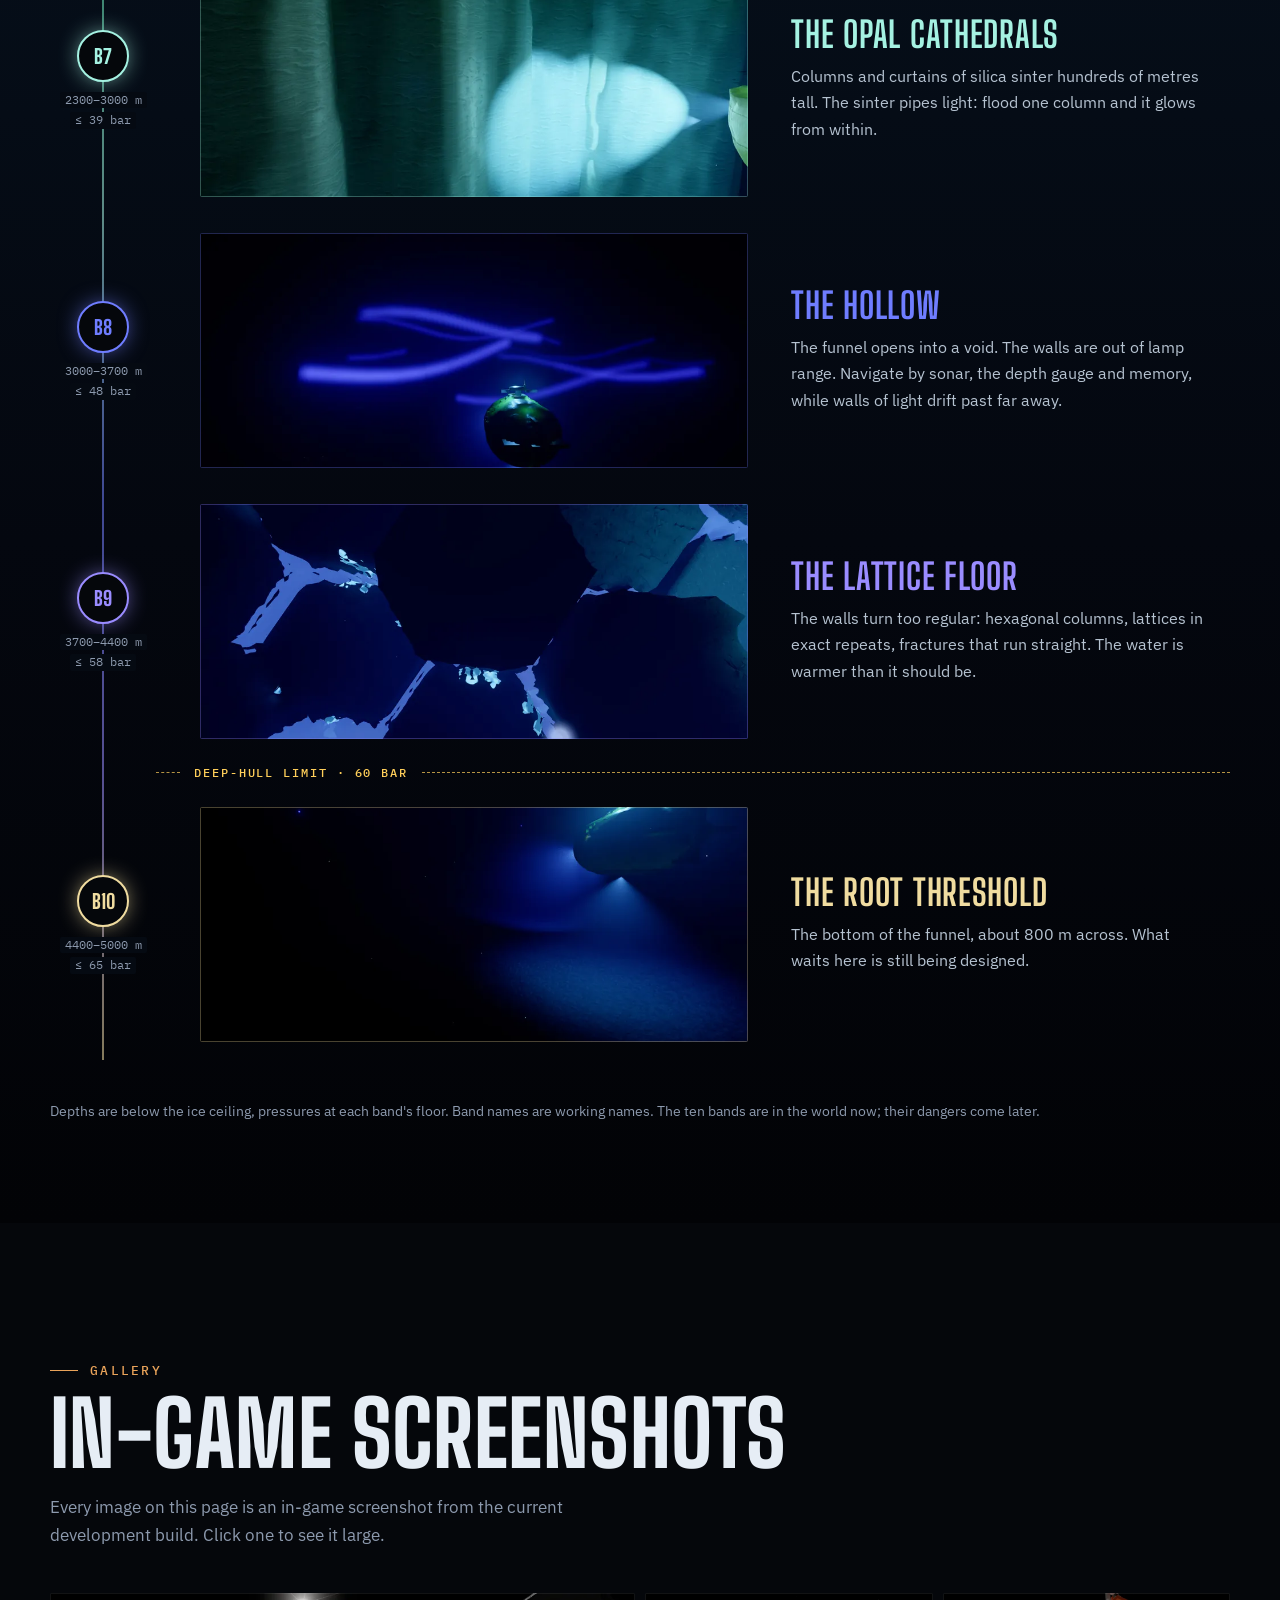
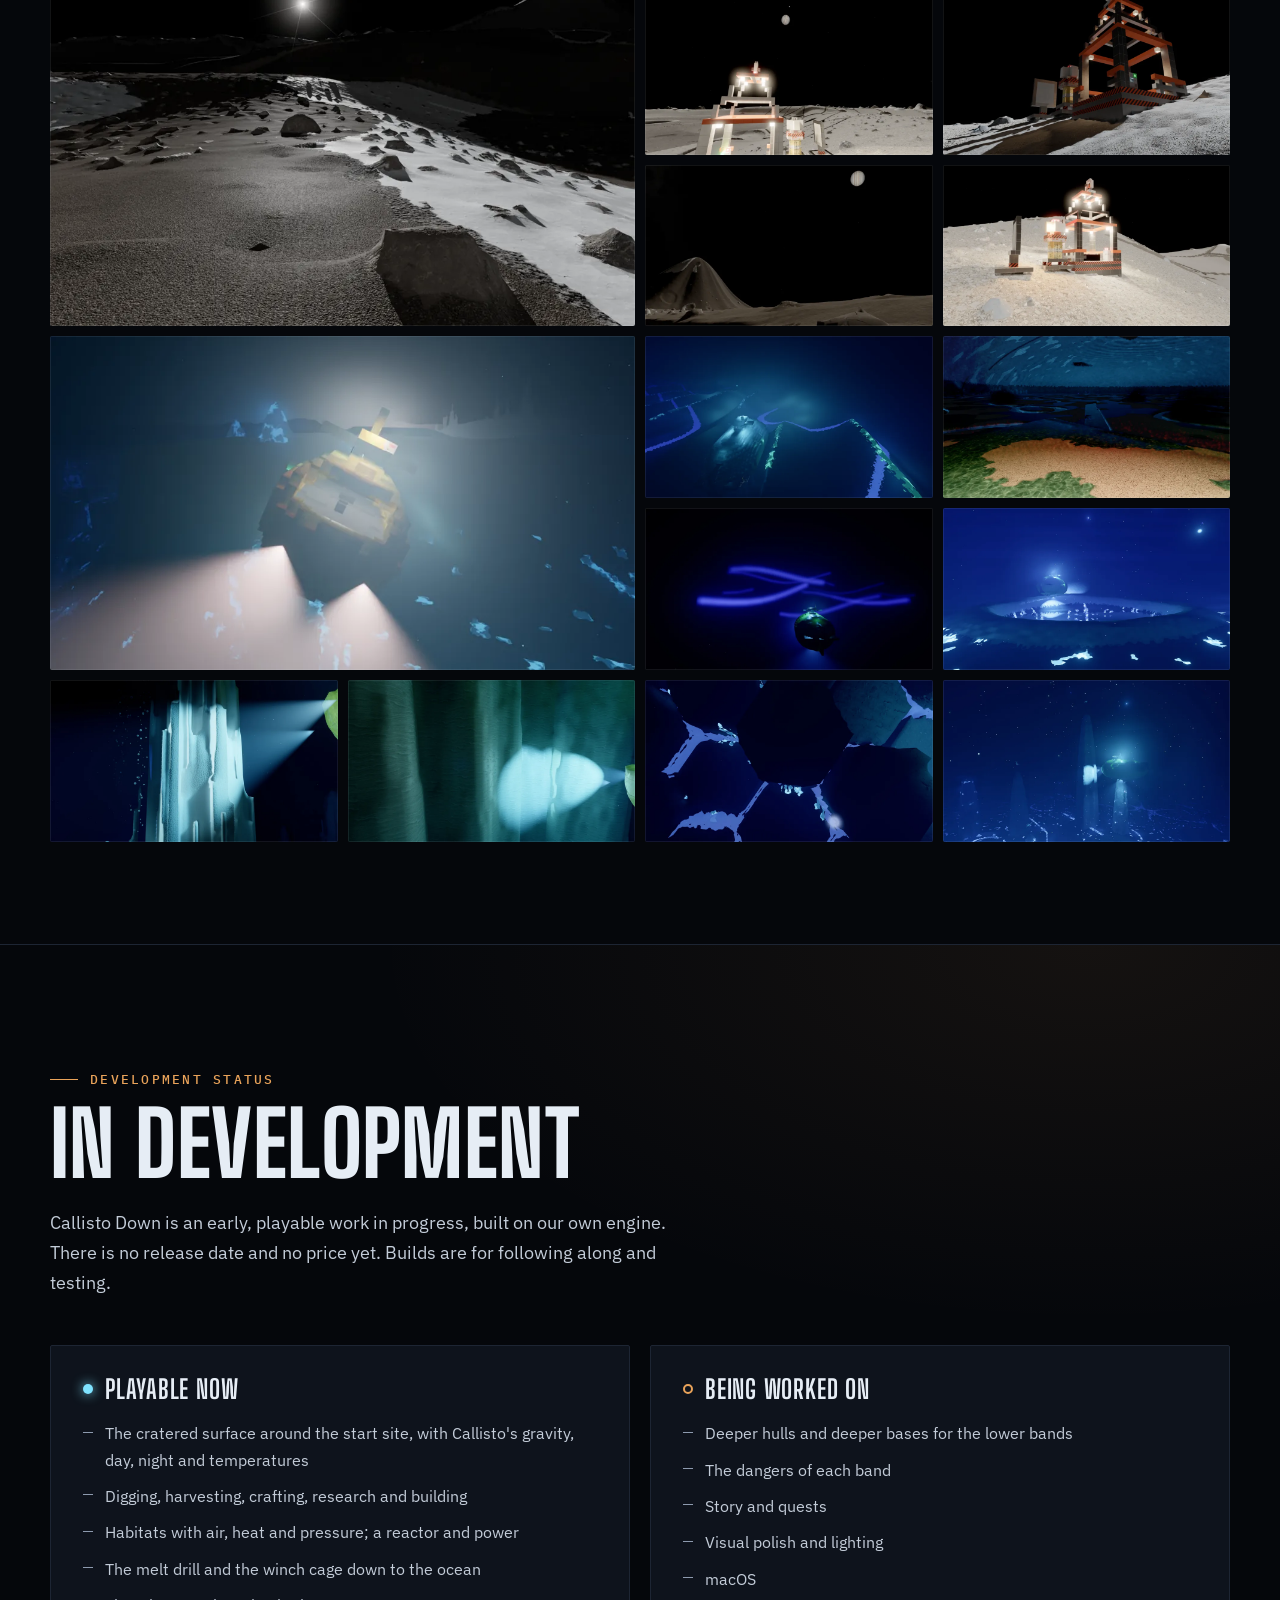
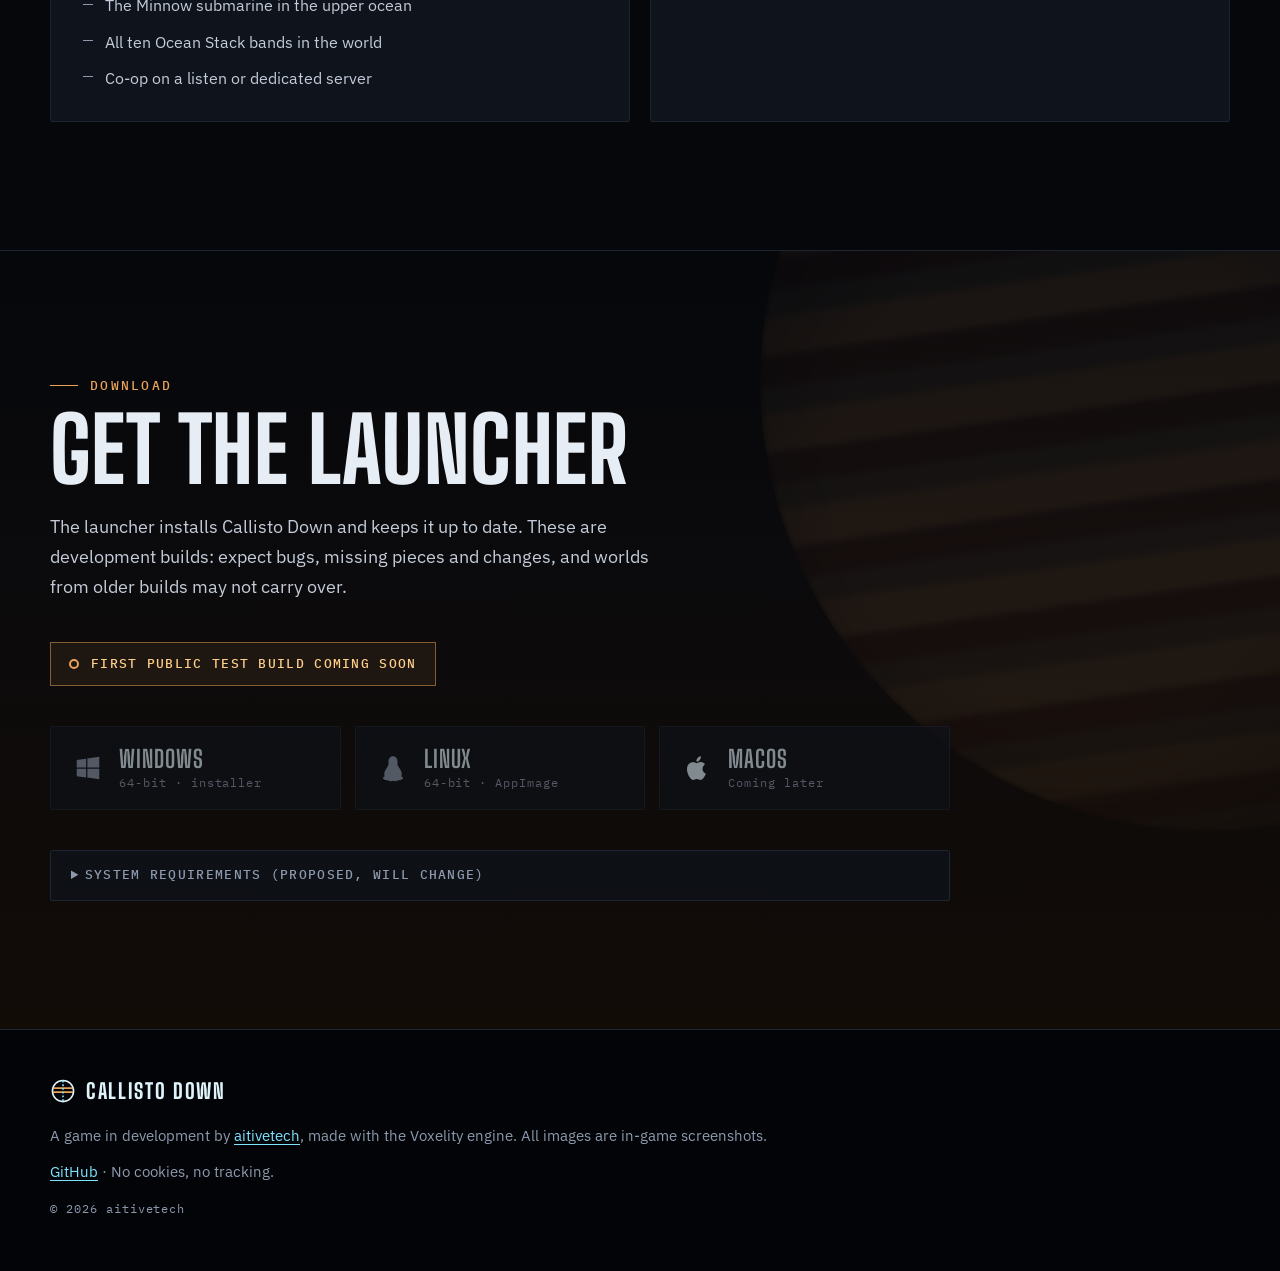
==== commit 2f062409: "Domain callistodown.com, R2 downloads behind a released flag, CNAME, DNS notes Co-Authored-By: Claud" ====
--- a/index.html
+++ b/index.html
@@ -7,21 +7,21 @@
 <meta name="description" content="Callisto Down is a survival and building game on Jupiter's moon Callisto, with everything physically simulated. Build a base, melt through a kilometre of ice and take a submarine down through ten strange biomes. In development for Windows and Linux.">
 <meta name="theme-color" content="#05070b">
 <meta name="color-scheme" content="dark">
-<link rel="canonical" href="https://aitivetech.github.io/callisto-down/">
+<link rel="canonical" href="https://callistodown.com/">
 
 <meta property="og:type" content="website">
 <meta property="og:site_name" content="Callisto Down">
 <meta property="og:title" content="Callisto Down">
 <meta property="og:description" content="Survival and building on Jupiter's moon Callisto, everything physically simulated. Melt through a kilometre of ice, then dive through ten biomes of a hidden ocean.">
-<meta property="og:url" content="https://aitivetech.github.io/callisto-down/">
-<meta property="og:image" content="https://aitivetech.github.io/callisto-down/img/og-share.jpg">
+<meta property="og:url" content="https://callistodown.com/">
+<meta property="og:image" content="https://callistodown.com/img/og-share.jpg">
 <meta property="og:image:width" content="1200">
 <meta property="og:image:height" content="630">
 <meta property="og:image:alt" content="Jupiter, banded and huge, rising over a frost-capped hill on Callisto against a black sky. In-game screenshot.">
 <meta name="twitter:card" content="summary_large_image">
 <meta name="twitter:title" content="Callisto Down">
 <meta name="twitter:description" content="Survival and building on Callisto, everything physically simulated. Melt through the ice, dive through ten biomes.">
-<meta name="twitter:image" content="https://aitivetech.github.io/callisto-down/img/og-share.jpg">
+<meta name="twitter:image" content="https://callistodown.com/img/og-share.jpg">
 <meta name="twitter:image:alt" content="Jupiter rising over a frost-capped hill on Callisto. In-game screenshot.">
 
 <link rel="icon" href="favicon.svg" type="image/svg+xml">
@@ -340,12 +340,14 @@
       <h2 id="download-h">Get the launcher</h2>
       <p>The launcher installs Callisto Down and keeps it up to date. These are development builds: expect bugs, missing pieces and changes, and worlds from older builds may not carry over.</p>
     </div>
+    <p class="dl-soon" id="dl-soon" hidden><span class="dot" aria-hidden="true"></span>First public test build coming soon</p>
+    <noscript><p class="dl-soon dl-note"><span class="dot" aria-hidden="true"></span>Downloads need JavaScript. The first public test build may not be out yet.</p></noscript>
     <div class="dl-buttons">
-      <a class="dl" data-download="windows" href="https://github.com/aitivetech/callisto-down/releases/latest">
+      <a class="dl" data-download="windows" href="#download">
         <svg viewBox="0 0 24 24" aria-hidden="true"><path d="M3 5.5l7.5-1v7H3zM11.5 4.4L21 3v8.5h-9.5zM3 12.5h7.5v7L3 18.5zM11.5 12.5H21V21l-9.5-1.4z"/></svg>
         <span><b>Windows</b><small>64-bit · installer</small></span>
       </a>
-      <a class="dl" data-download="linux" href="https://github.com/aitivetech/callisto-down/releases/latest">
+      <a class="dl" data-download="linux" href="#download">
         <svg viewBox="0 0 24 24" aria-hidden="true"><path d="M12 2.5c-2.3 0-3.6 1.9-3.6 4.4 0 1.5.3 2.4-.8 4-1.2 1.7-2.6 3.6-2.6 6 0 .6.1 1.1.3 1.6-.6.4-1.3.9-1.3 1.6 0 1 1.6 1.3 3.3 1.6 1.2.2 2.2.8 3 .8.7 0 1.2-.4 1.7-.4s1 .4 1.7.4c.8 0 1.8-.6 3-.8 1.7-.3 3.3-.6 3.3-1.6 0-.7-.7-1.2-1.3-1.6.2-.5.3-1 .3-1.6 0-2.4-1.4-4.3-2.6-6-1.1-1.6-.8-2.5-.8-4 0-2.5-1.3-4.4-3.6-4.4z"/></svg>
         <span><b>Linux</b><small>64-bit · AppImage</small></span>
       </a>
@@ -378,7 +380,7 @@
       <span>Callisto Down</span>
     </a>
     <p>A game in development by <a href="https://github.com/aitivetech">aitivetech</a>, made with the Voxelity engine. All images are in-game screenshots.</p>
-    <p><a href="https://github.com/aitivetech/callisto-down">GitHub</a> · <a href="https://github.com/aitivetech/callisto-down/releases">Releases</a> · No cookies, no tracking.</p>
+    <p><a href="https://github.com/aitivetech/callisto-down">GitHub</a> · No cookies, no tracking.</p>
     <p class="foot-copy">© <span id="year">2026</span> aitivetech</p>
   </div>
 </footer>
--- a/style.css
+++ b/style.css
@@ -261,6 +261,11 @@
 a.dl svg { color: var(--amber-hi); }
 a.dl:hover { color: var(--ice); border-color: var(--amber-hi); background: linear-gradient(180deg, rgba(233,163,90,.2), rgba(233,163,90,.06)); transform: translateY(-2px); }
 .dl-off { opacity: .55; cursor: default; }
+a.dl.dl-off { border-color: var(--line); background: var(--panel); transform: none; }
+a.dl.dl-off svg { color: var(--muted); }
+.dl-soon { display: inline-flex; align-items: center; gap: 12px; justify-self: start; padding: 12px 18px; border: 1px solid rgba(233,163,90,.5); background: rgba(233,163,90,.08); font: 500 13px/1.4 var(--f-mono); letter-spacing: .1em; text-transform: uppercase; color: var(--amber-hi); }
+.dl-soon[hidden] { display: none; }
+.dl-note { text-transform: none; letter-spacing: .02em; }
 .specs { max-width: 900px; border: 1px solid var(--line); background: rgba(14,19,28,.7); border-radius: 2px; }
 .specs summary { cursor: pointer; padding: 16px 20px; font: 500 13px/1.3 var(--f-mono); letter-spacing: .1em; text-transform: uppercase; color: var(--muted); }
 .specs summary:hover { color: var(--ice); }
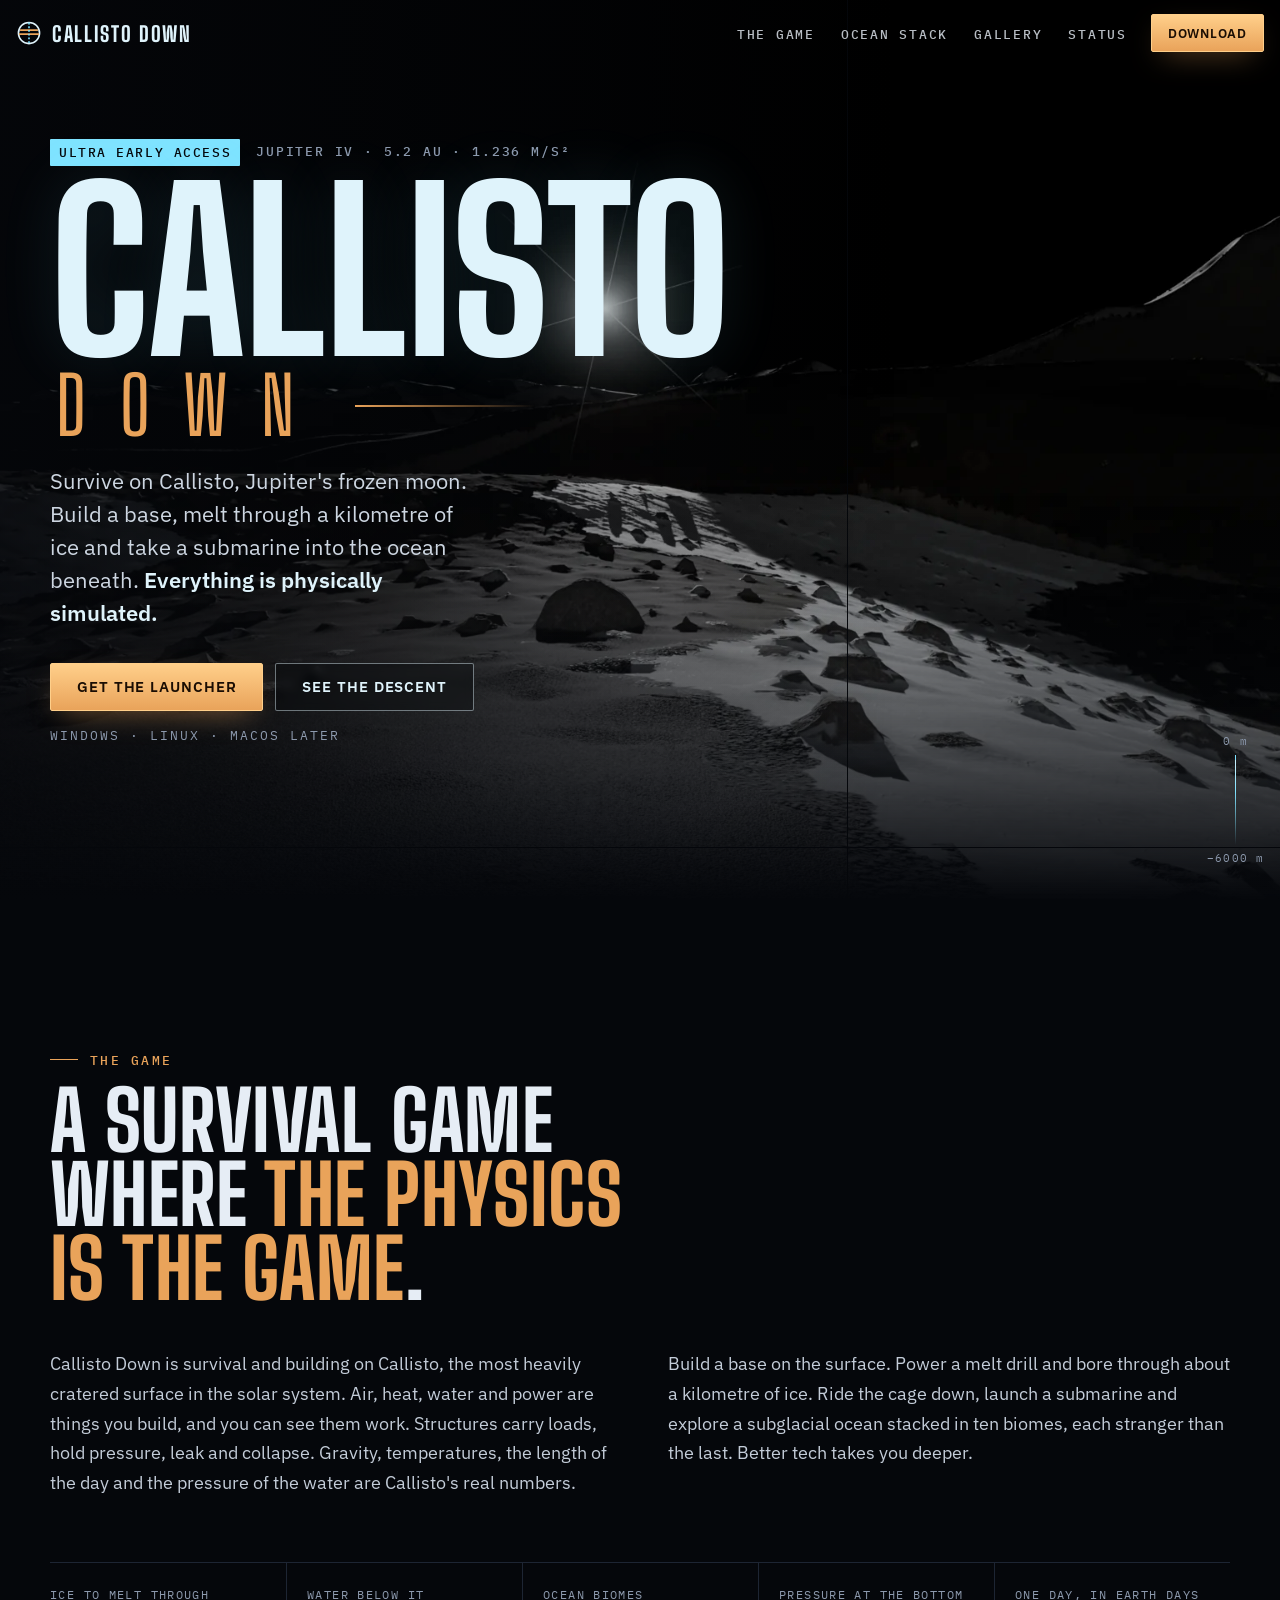
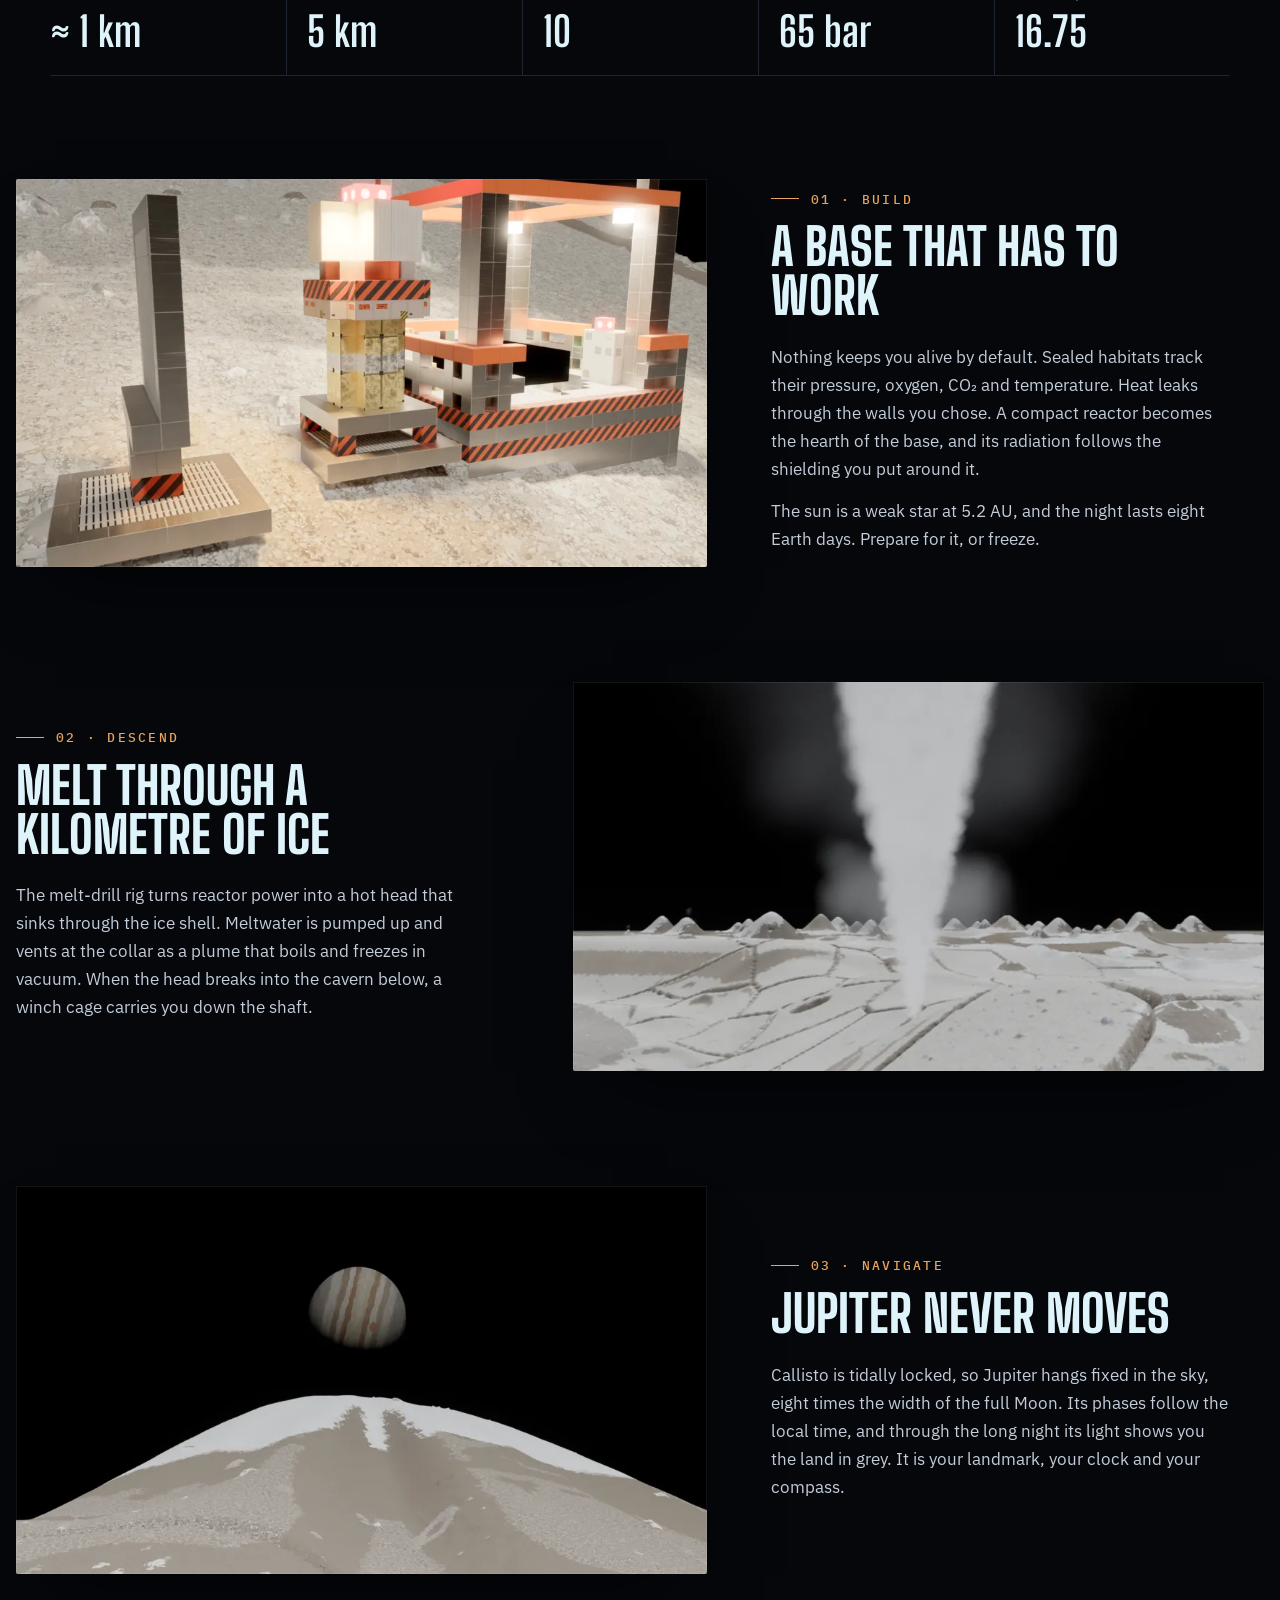
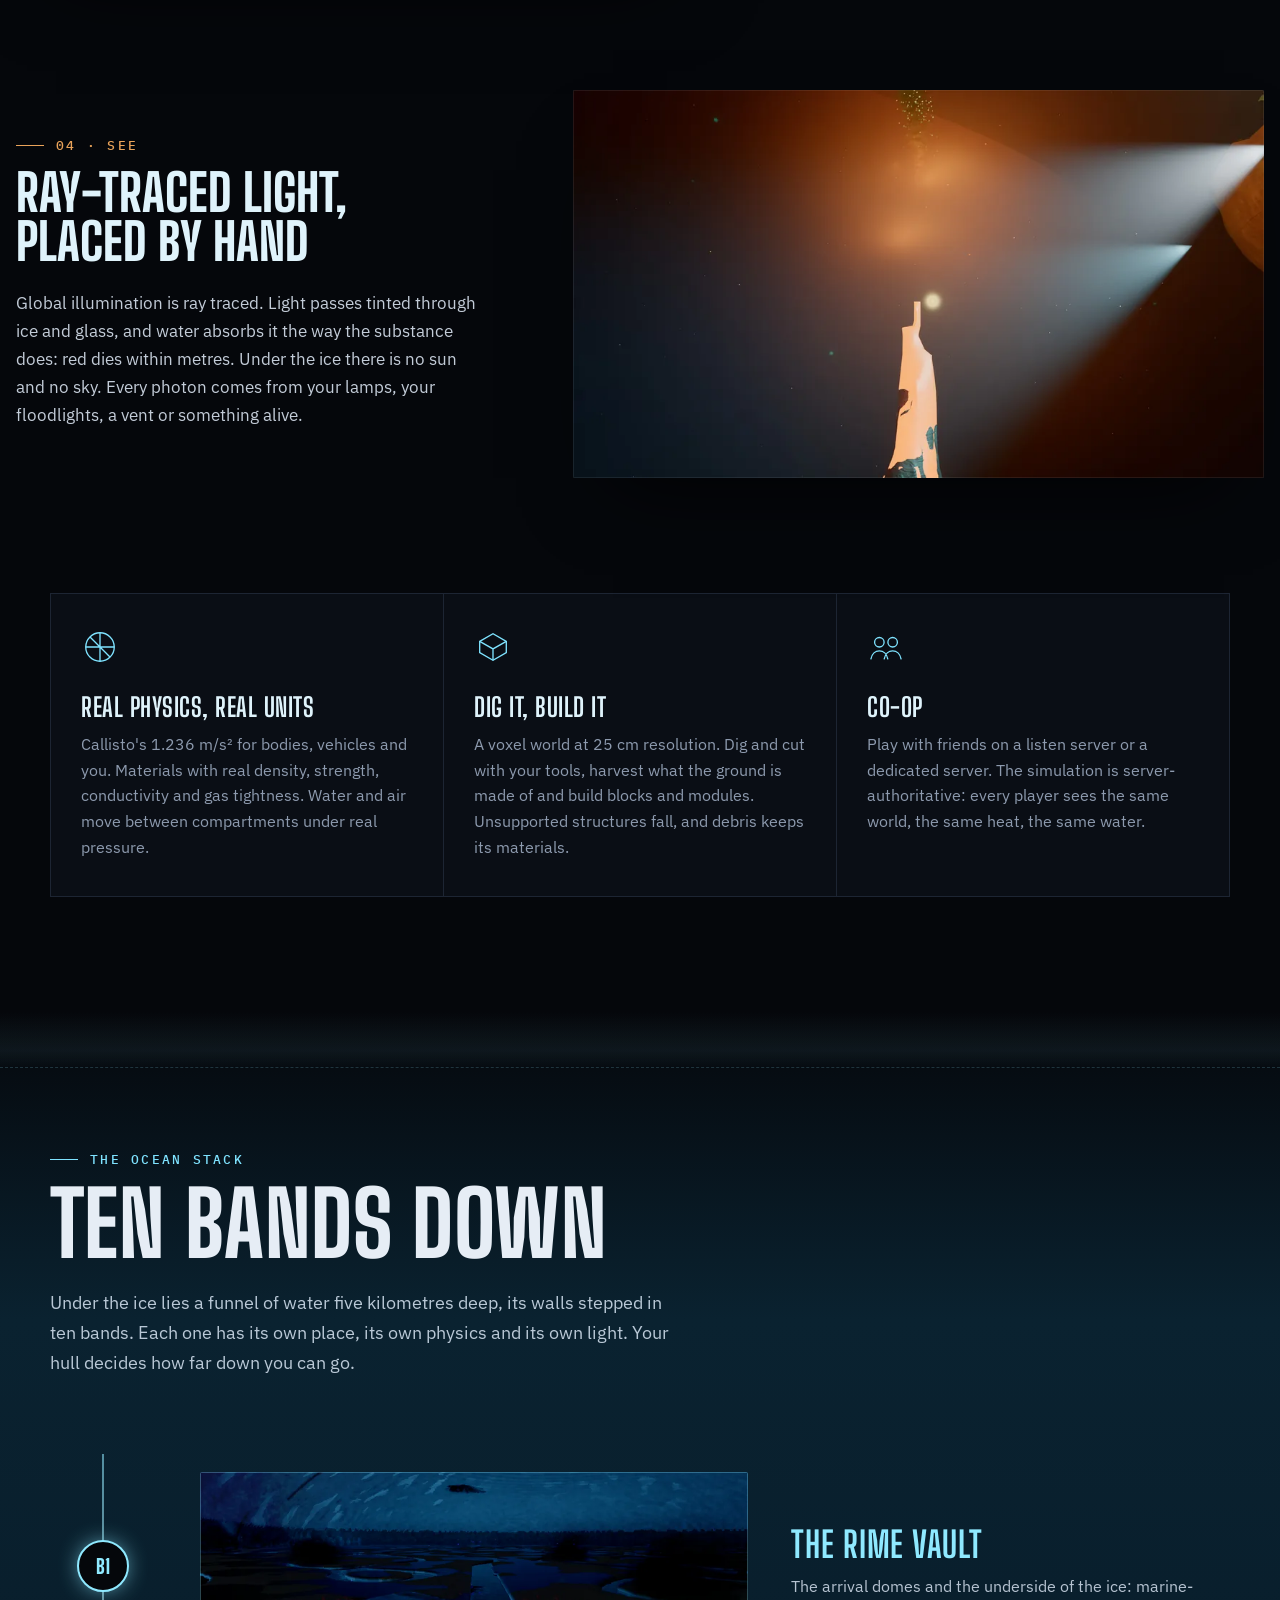
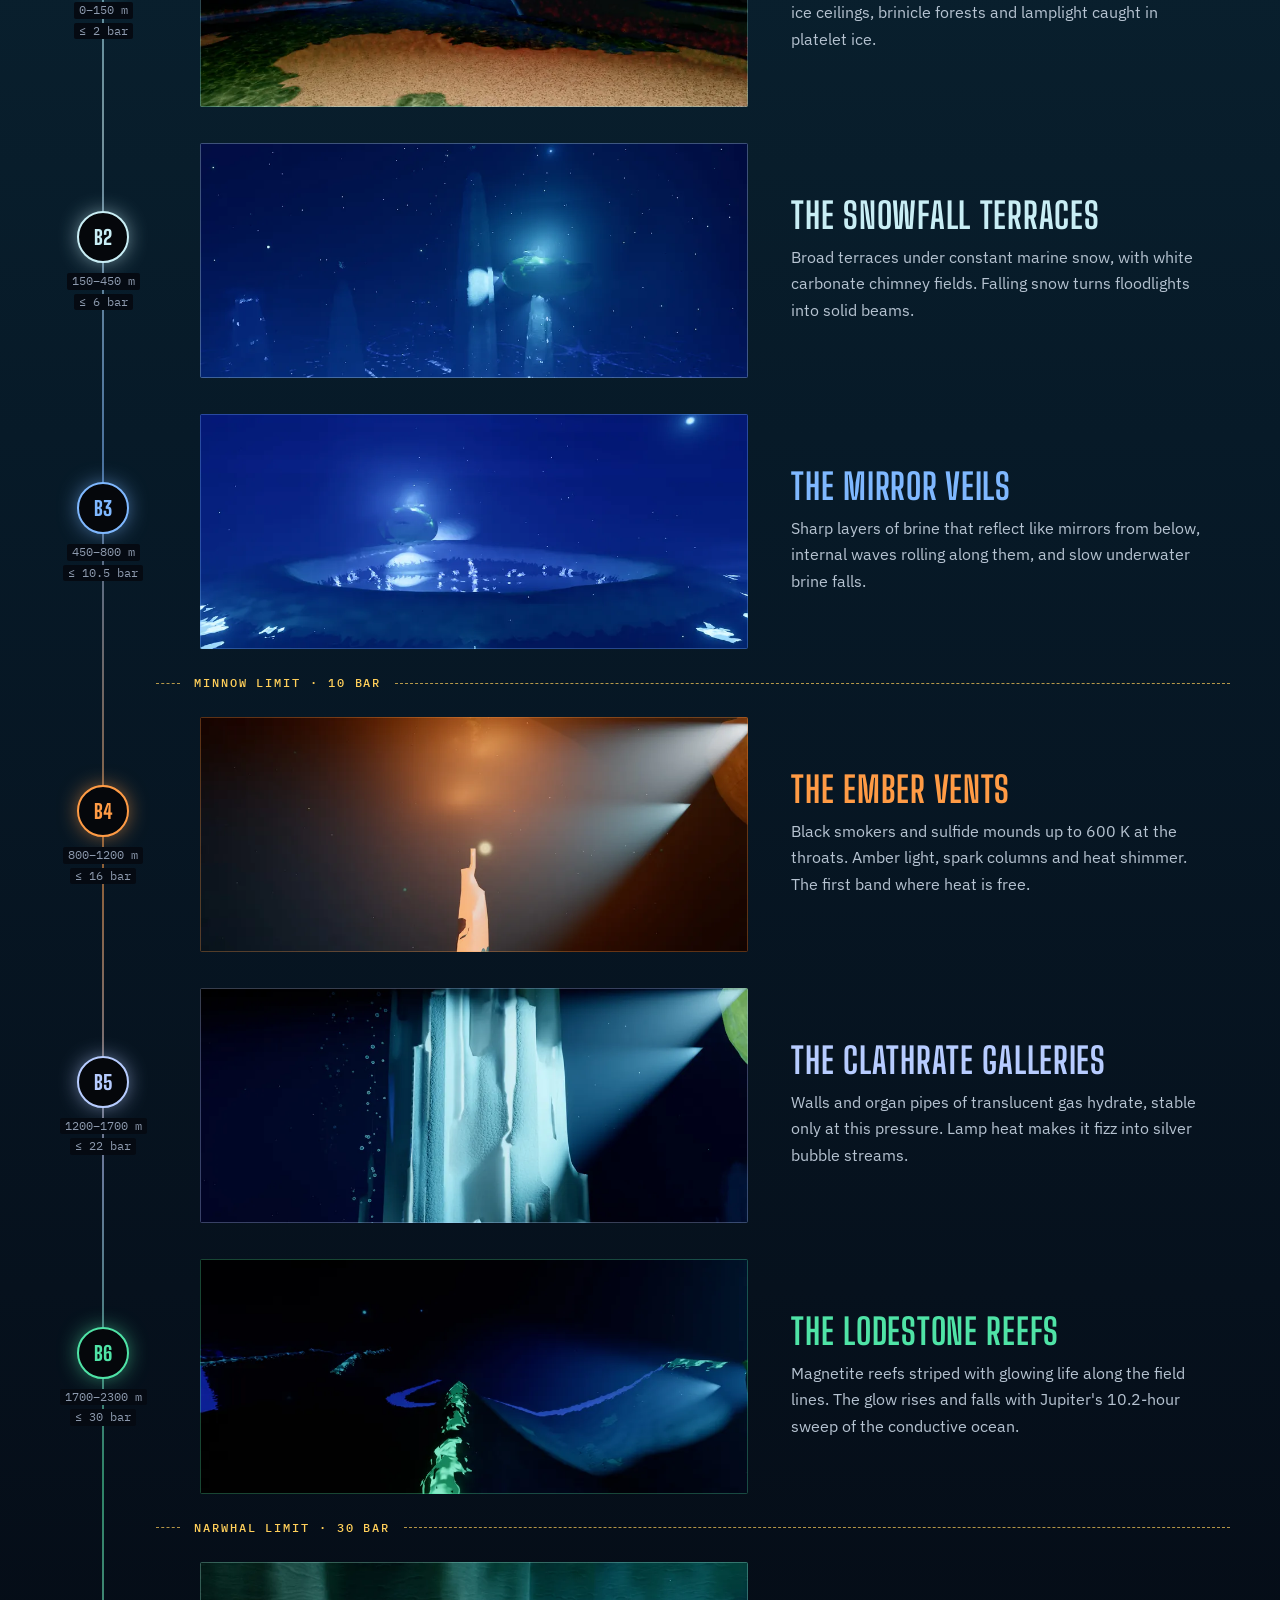
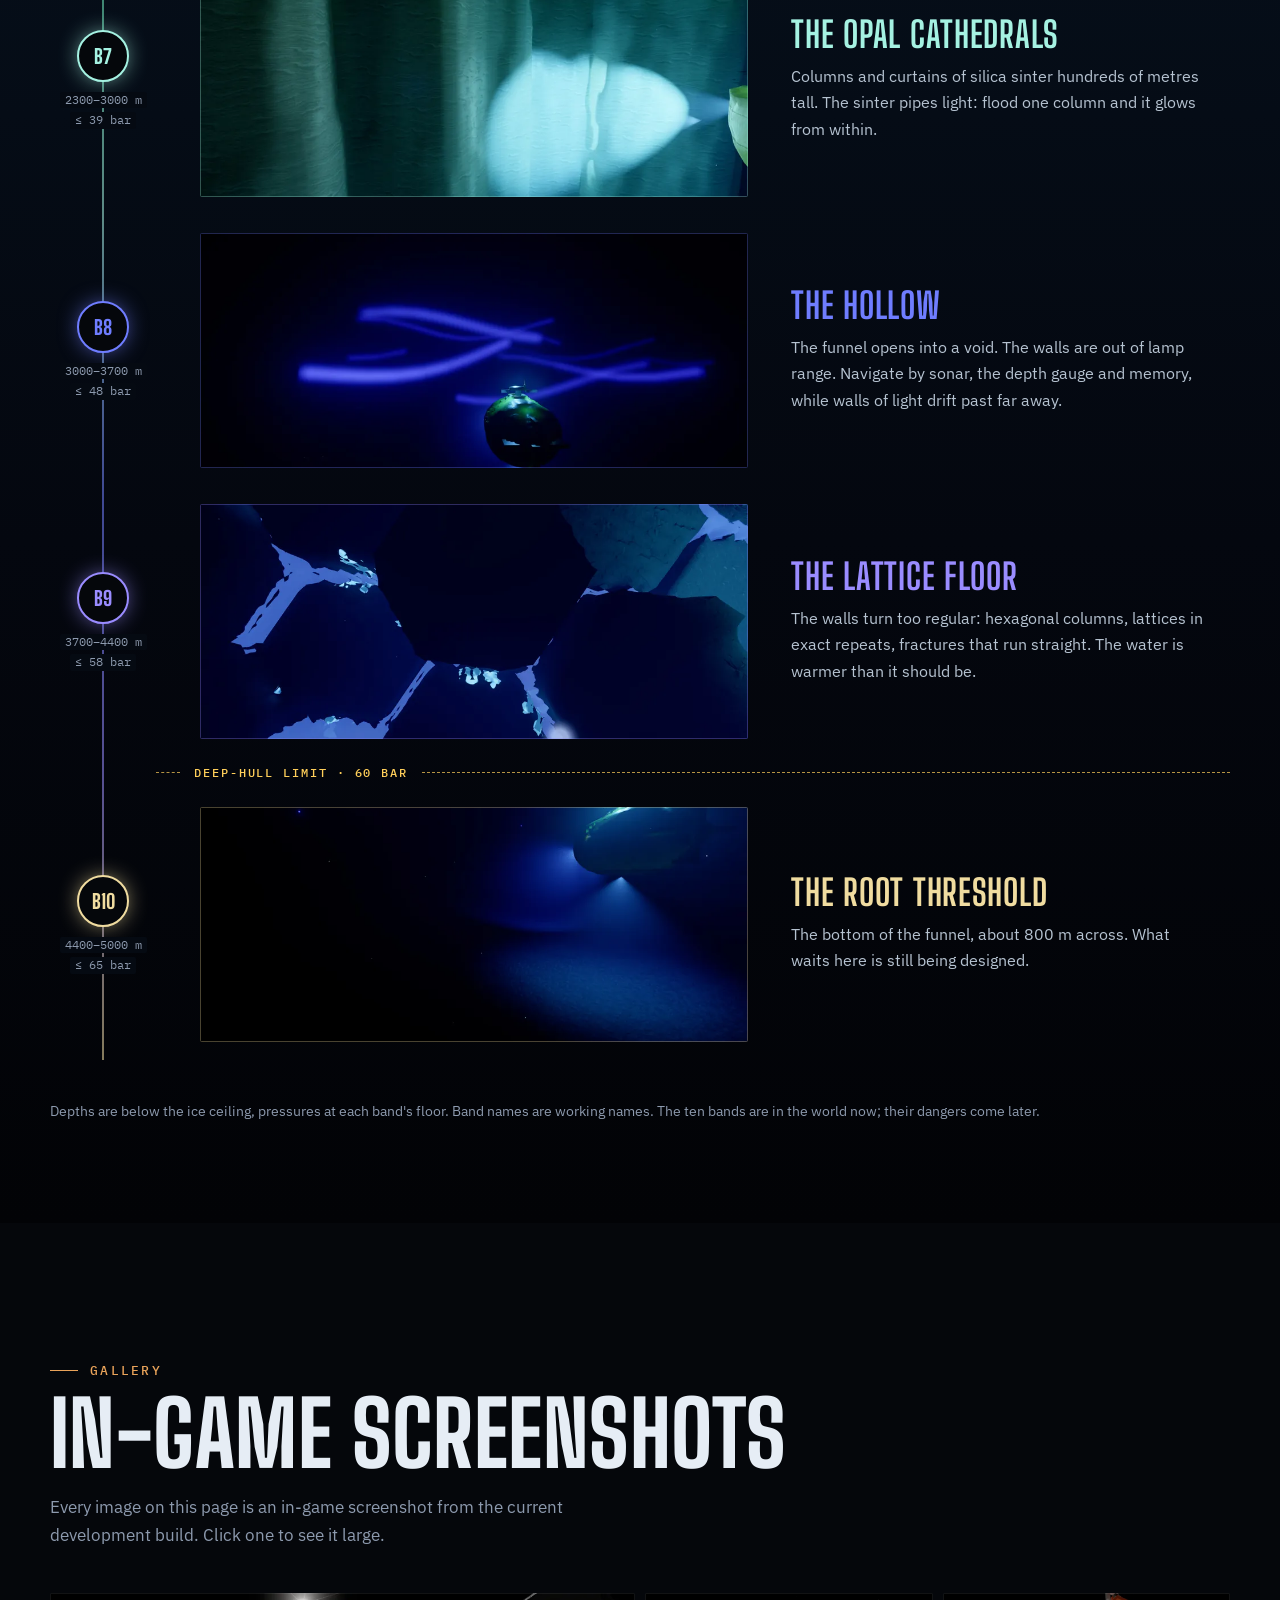
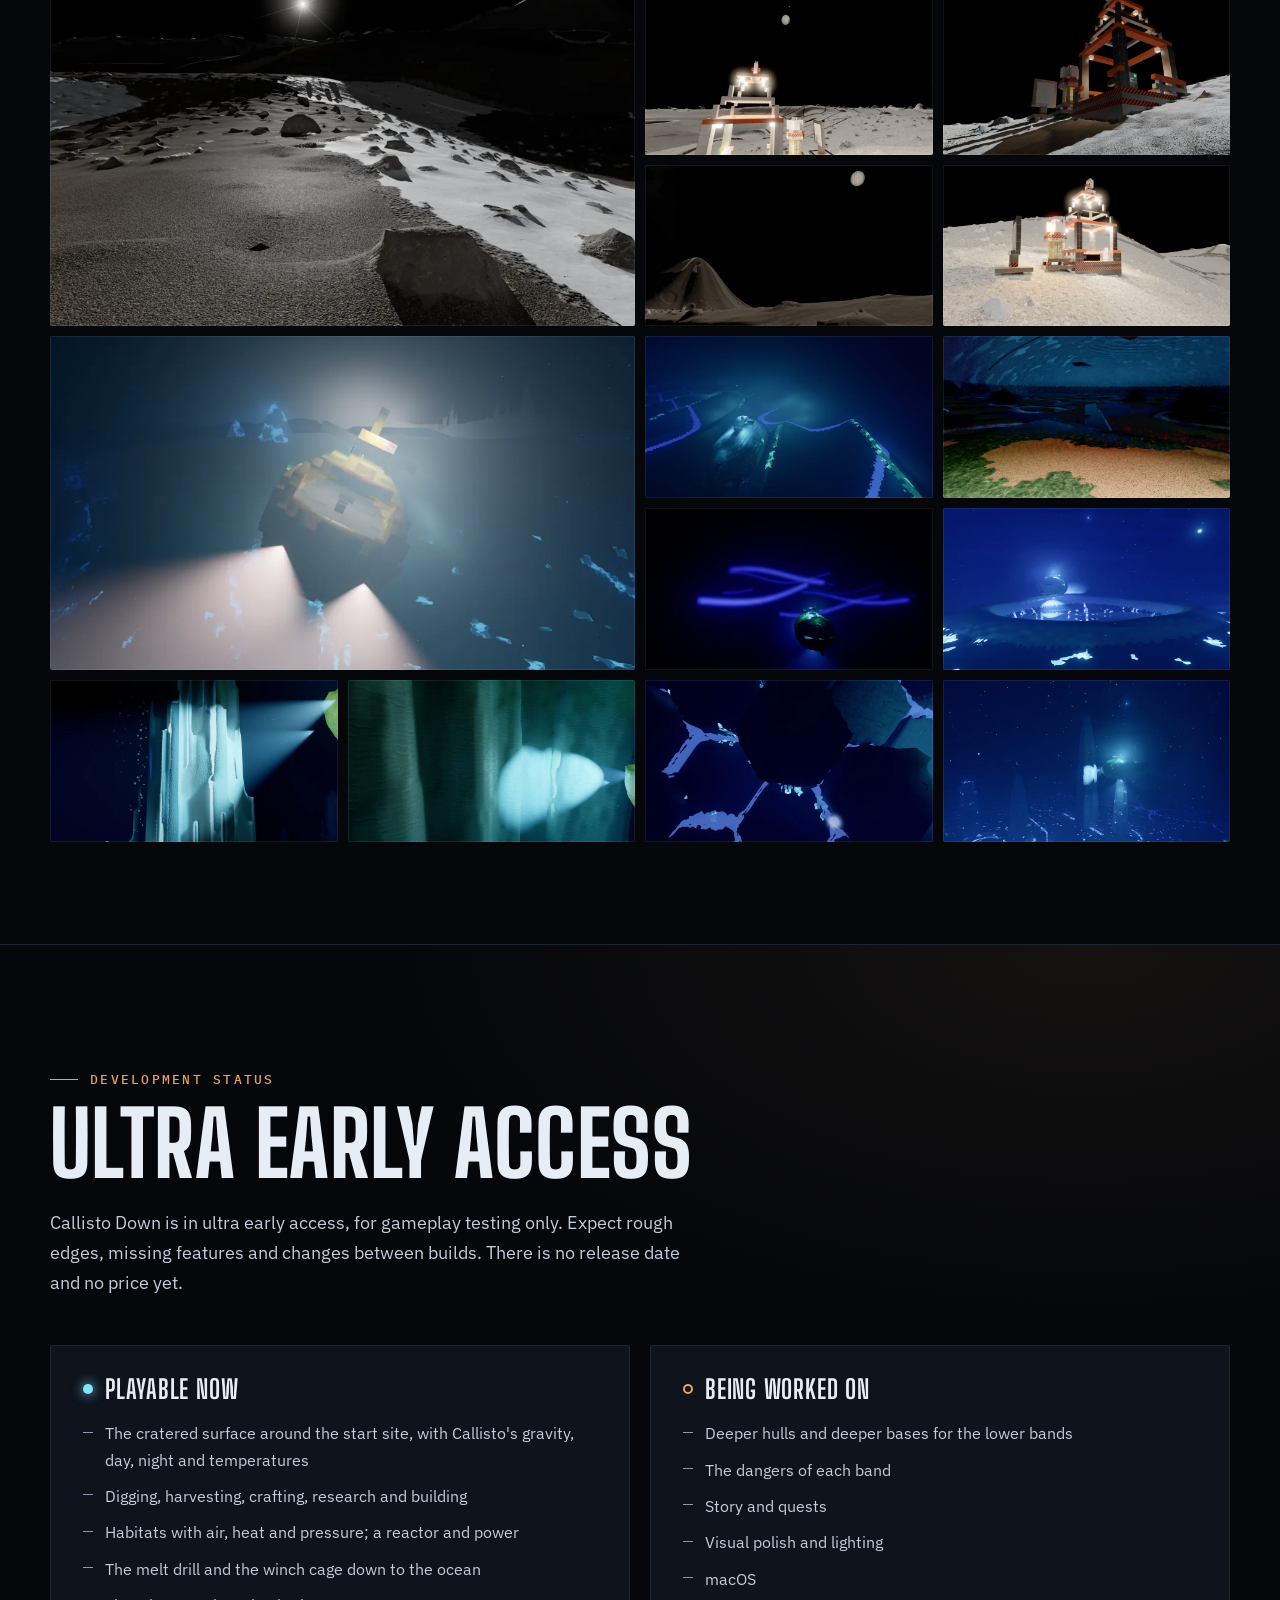
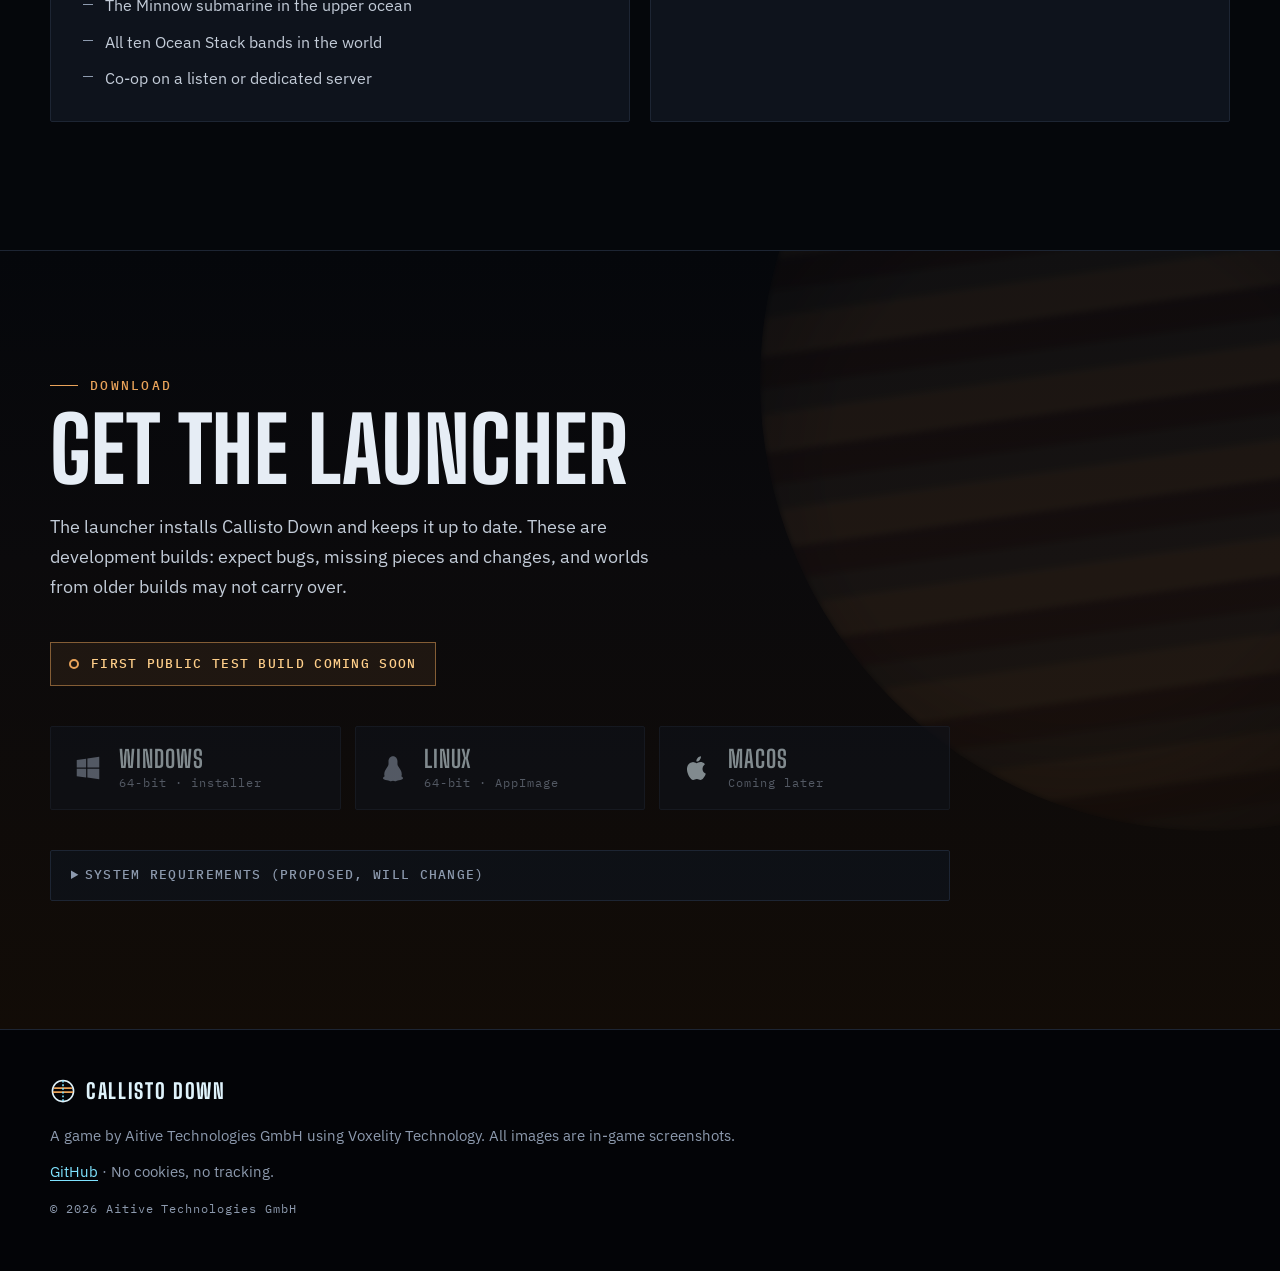
==== commit 1308cd4e: "Ultra early access wording, attribution to Aitive Technologies GmbH" ====
--- a/index.html
+++ b/index.html
@@ -4,7 +4,7 @@
 <meta charset="utf-8">
 <meta name="viewport" content="width=device-width, initial-scale=1">
 <title>Callisto Down · Survive, build and dive under the ice of Jupiter's moon</title>
-<meta name="description" content="Callisto Down is a survival and building game on Jupiter's moon Callisto, with everything physically simulated. Build a base, melt through a kilometre of ice and take a submarine down through ten strange biomes. In development for Windows and Linux.">
+<meta name="description" content="Callisto Down is a survival and building game on Jupiter's moon Callisto, with everything physically simulated. Build a base, melt through a kilometre of ice and take a submarine down through ten strange biomes. Ultra early access for gameplay testing, Windows and Linux.">
 <meta name="theme-color" content="#05070b">
 <meta name="color-scheme" content="dark">
 <link rel="canonical" href="https://callistodown.com/">
@@ -66,7 +66,7 @@
          alt="Low sun over the cratered plain of Callisto: a small, hard star in a black sky, long shadows across dark ground and bright frost.">
   </picture>
   <div class="hero-inner">
-    <p class="eyebrow"><span class="tag-dev">In development</span> Jupiter IV · 5.2 AU · 1.236 m/s²</p>
+    <p class="eyebrow"><span class="tag-dev">Ultra early access</span> Jupiter IV · 5.2 AU · 1.236 m/s²</p>
     <h1 id="title" class="wordmark">
       <span class="wm-a">Callisto</span>
       <span class="wm-b">Down</span>
@@ -303,8 +303,8 @@
 <section class="status" id="status" aria-labelledby="status-h">
   <div class="wrap">
     <p class="kicker">Development status</p>
-    <h2 id="status-h">In development</h2>
-    <p class="status-lede">Callisto Down is an early, playable work in progress, built on our own engine. There is no release date and no price yet. Builds are for following along and testing.</p>
+    <h2 id="status-h">Ultra early access</h2>
+    <p class="status-lede">Callisto Down is in ultra early access, for gameplay testing only. Expect rough edges, missing features and changes between builds. There is no release date and no price yet.</p>
     <div class="status-cols">
       <div class="status-card">
         <h3><span class="dot dot-on" aria-hidden="true"></span>Playable now</h3>
@@ -379,9 +379,9 @@
       <svg viewBox="0 0 32 32" aria-hidden="true"><use href="#mark"/></svg>
       <span>Callisto Down</span>
     </a>
-    <p>A game in development by <a href="https://github.com/aitivetech">aitivetech</a>, made with the Voxelity engine. All images are in-game screenshots.</p>
-    <p><a href="https://github.com/aitivetech/callisto-down">GitHub</a> · No cookies, no tracking.</p>
-    <p class="foot-copy">© <span id="year">2026</span> aitivetech</p>
+    <p>A game by Aitive Technologies GmbH using Voxelity Technology. All images are in-game screenshots.</p>
+    <p><a href="https://github.com/aitivetech/callistodown-web">GitHub</a> · No cookies, no tracking.</p>
+    <p class="foot-copy">© <span id="year">2026</span> Aitive Technologies GmbH</p>
   </div>
 </footer>
 
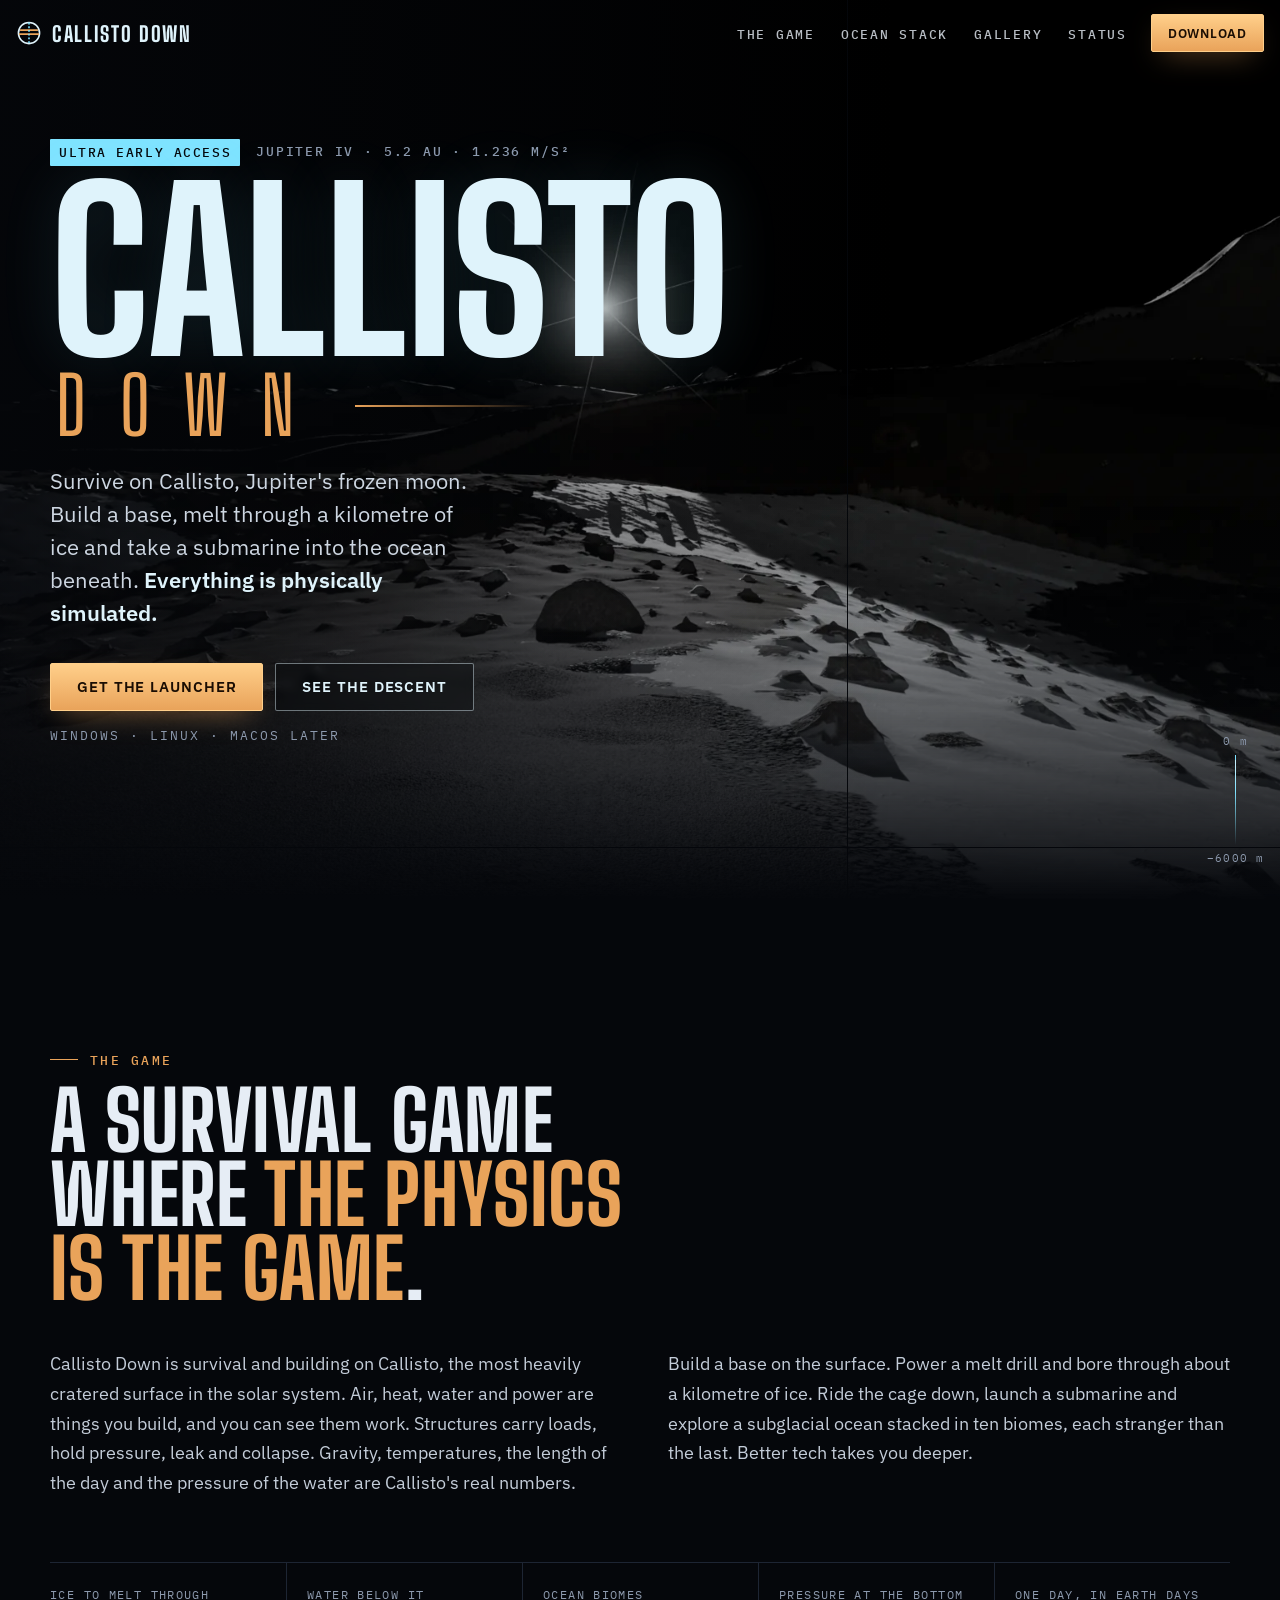
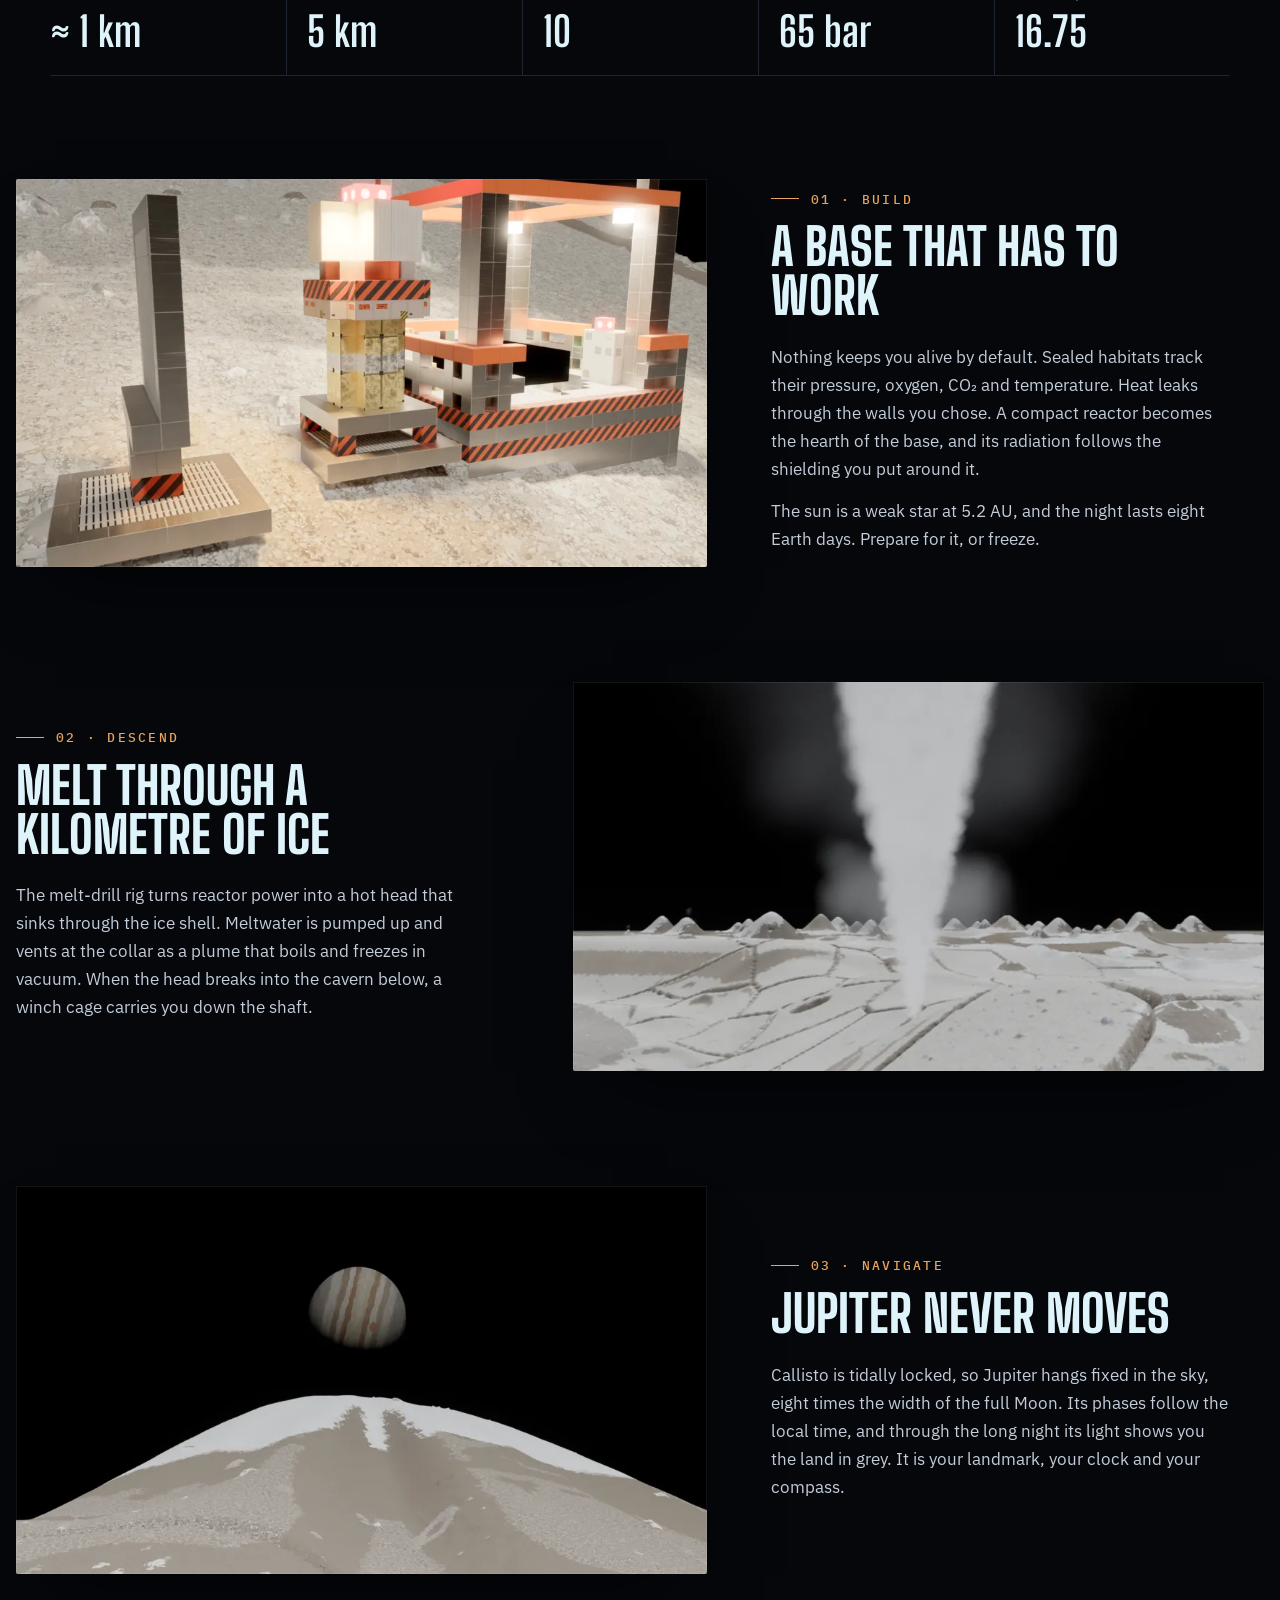
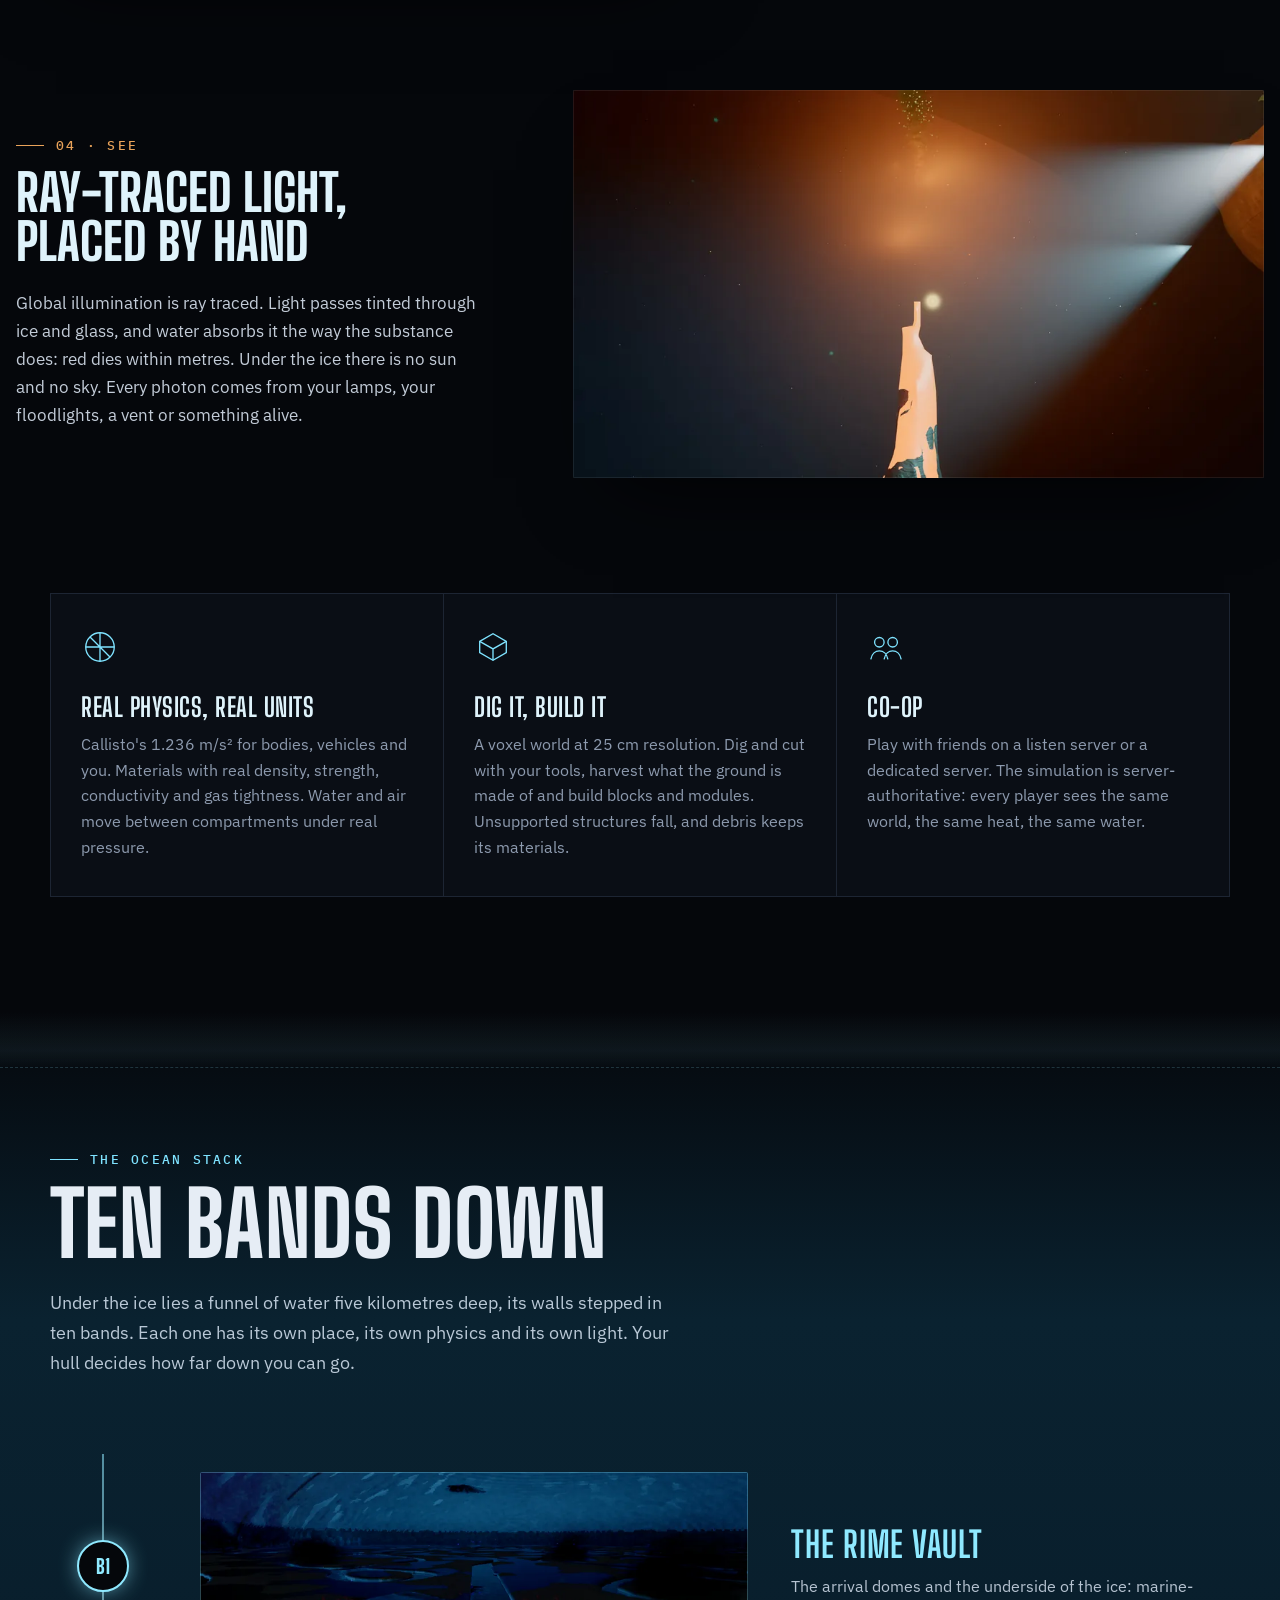
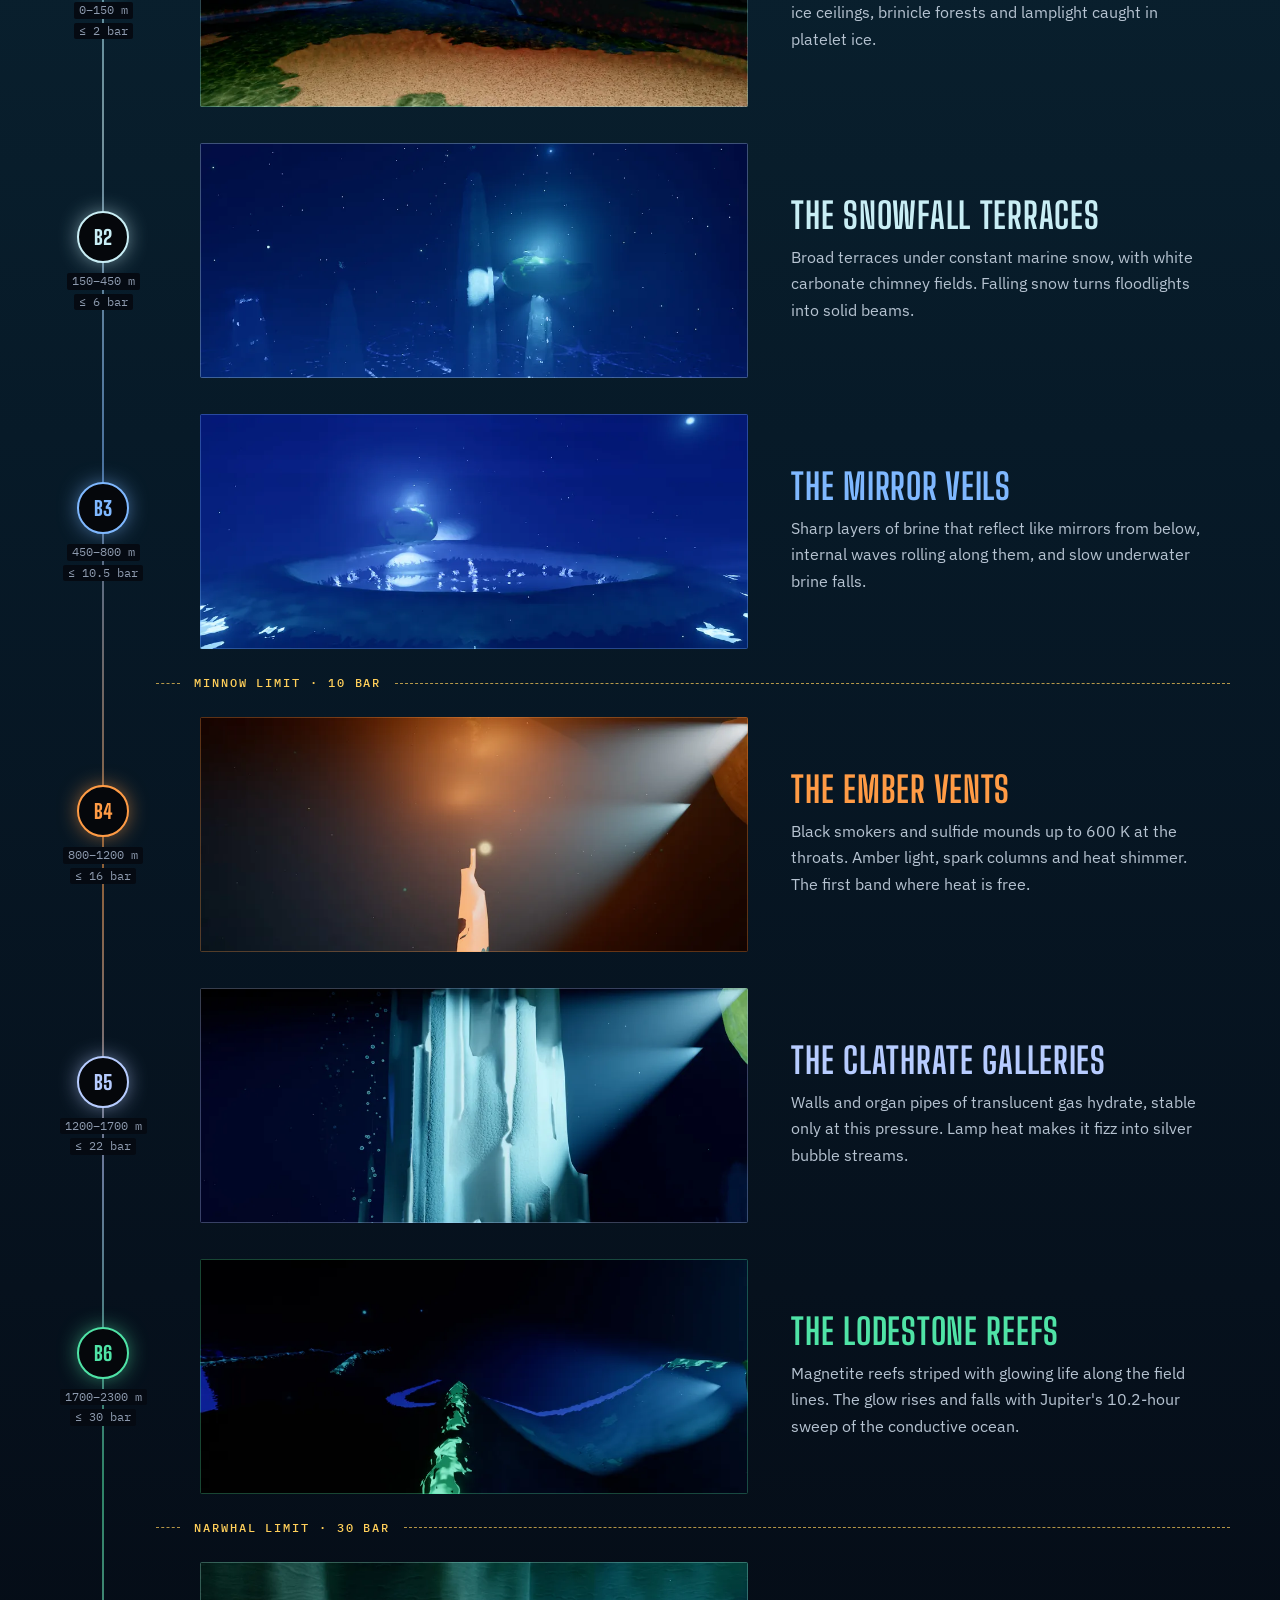
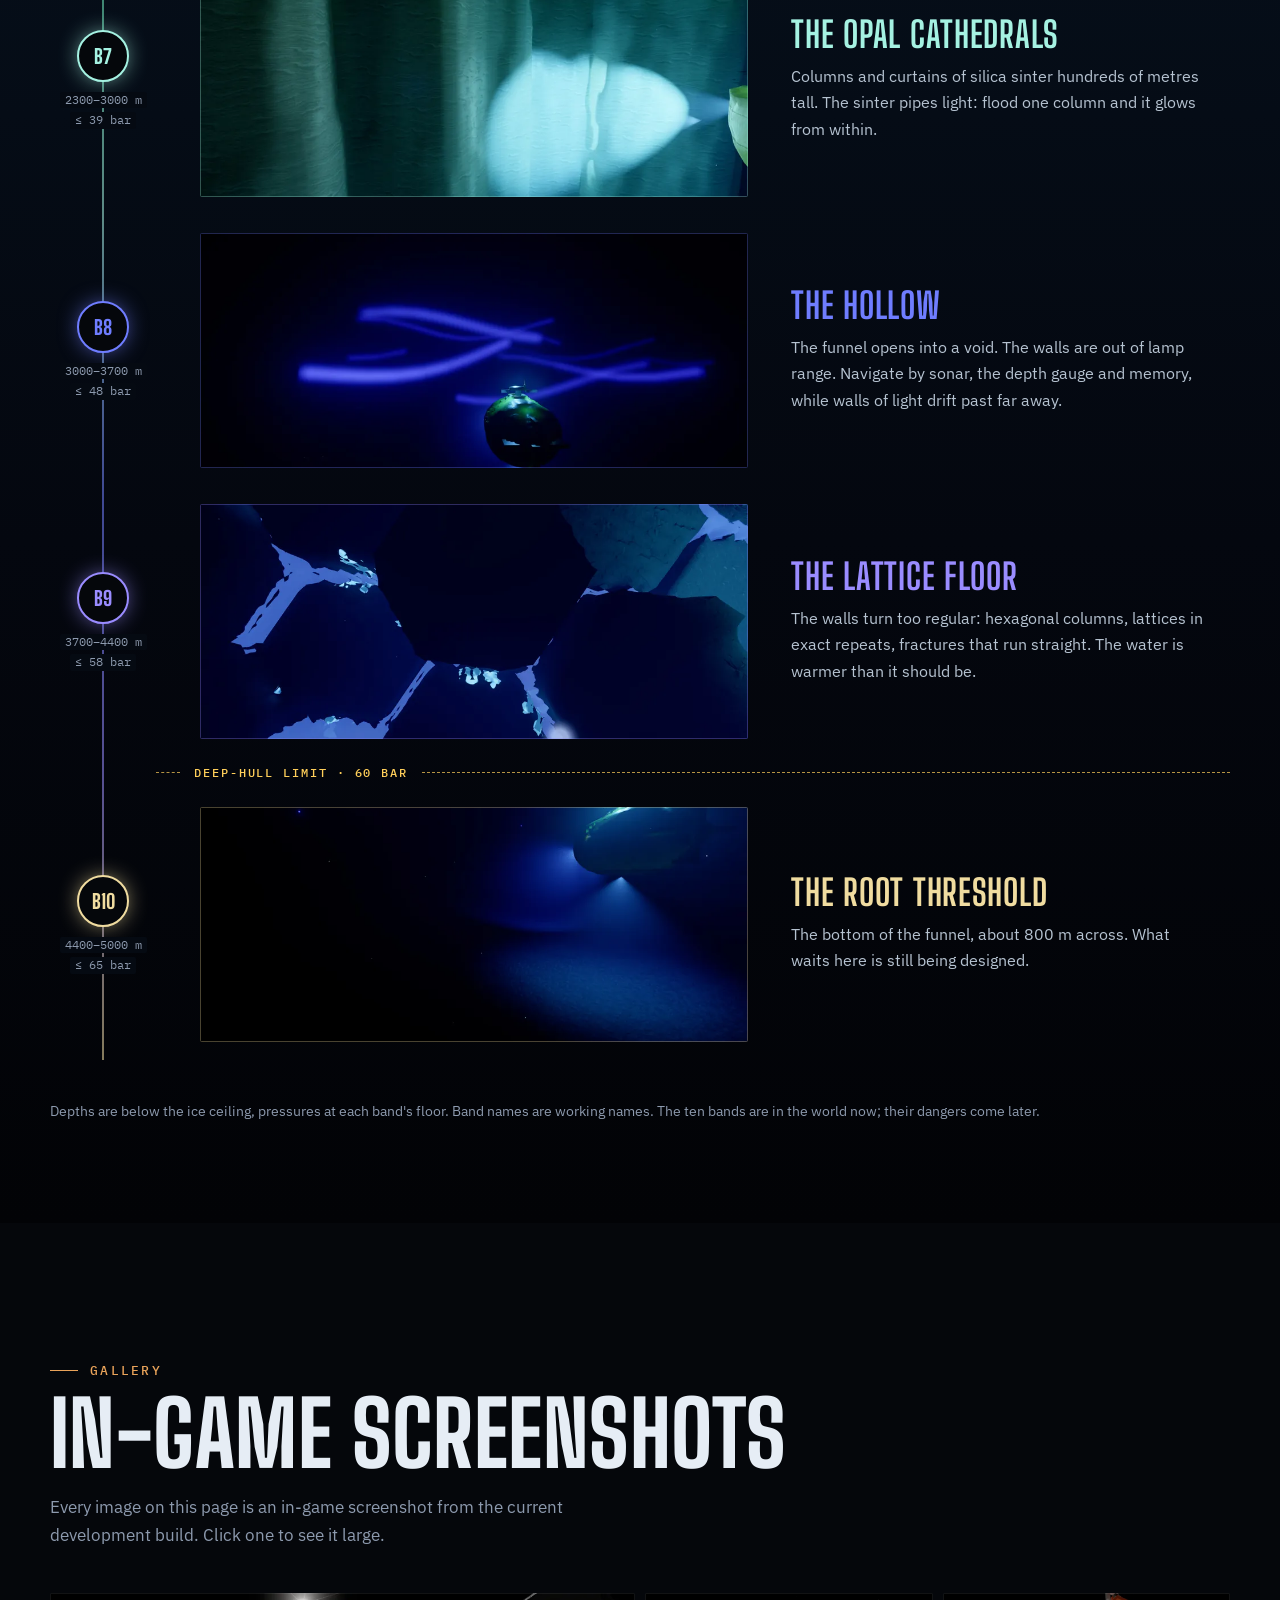
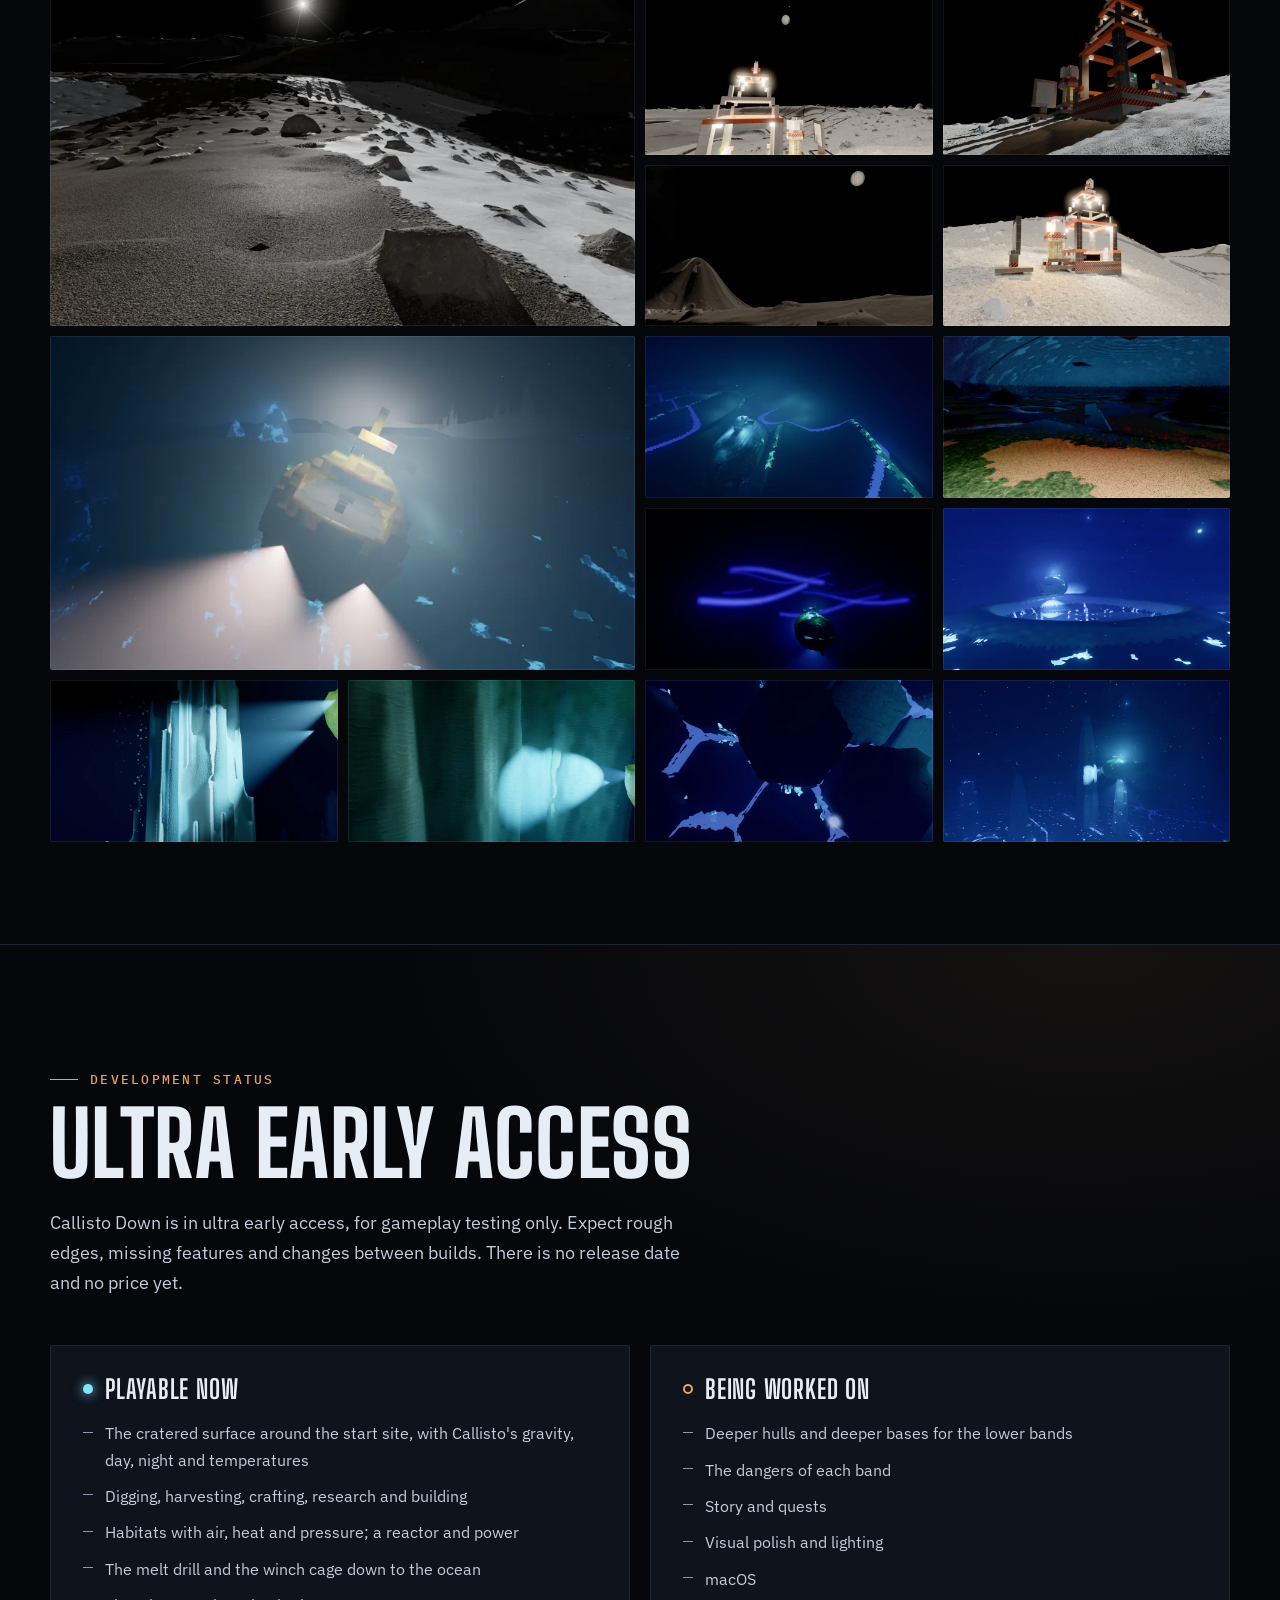
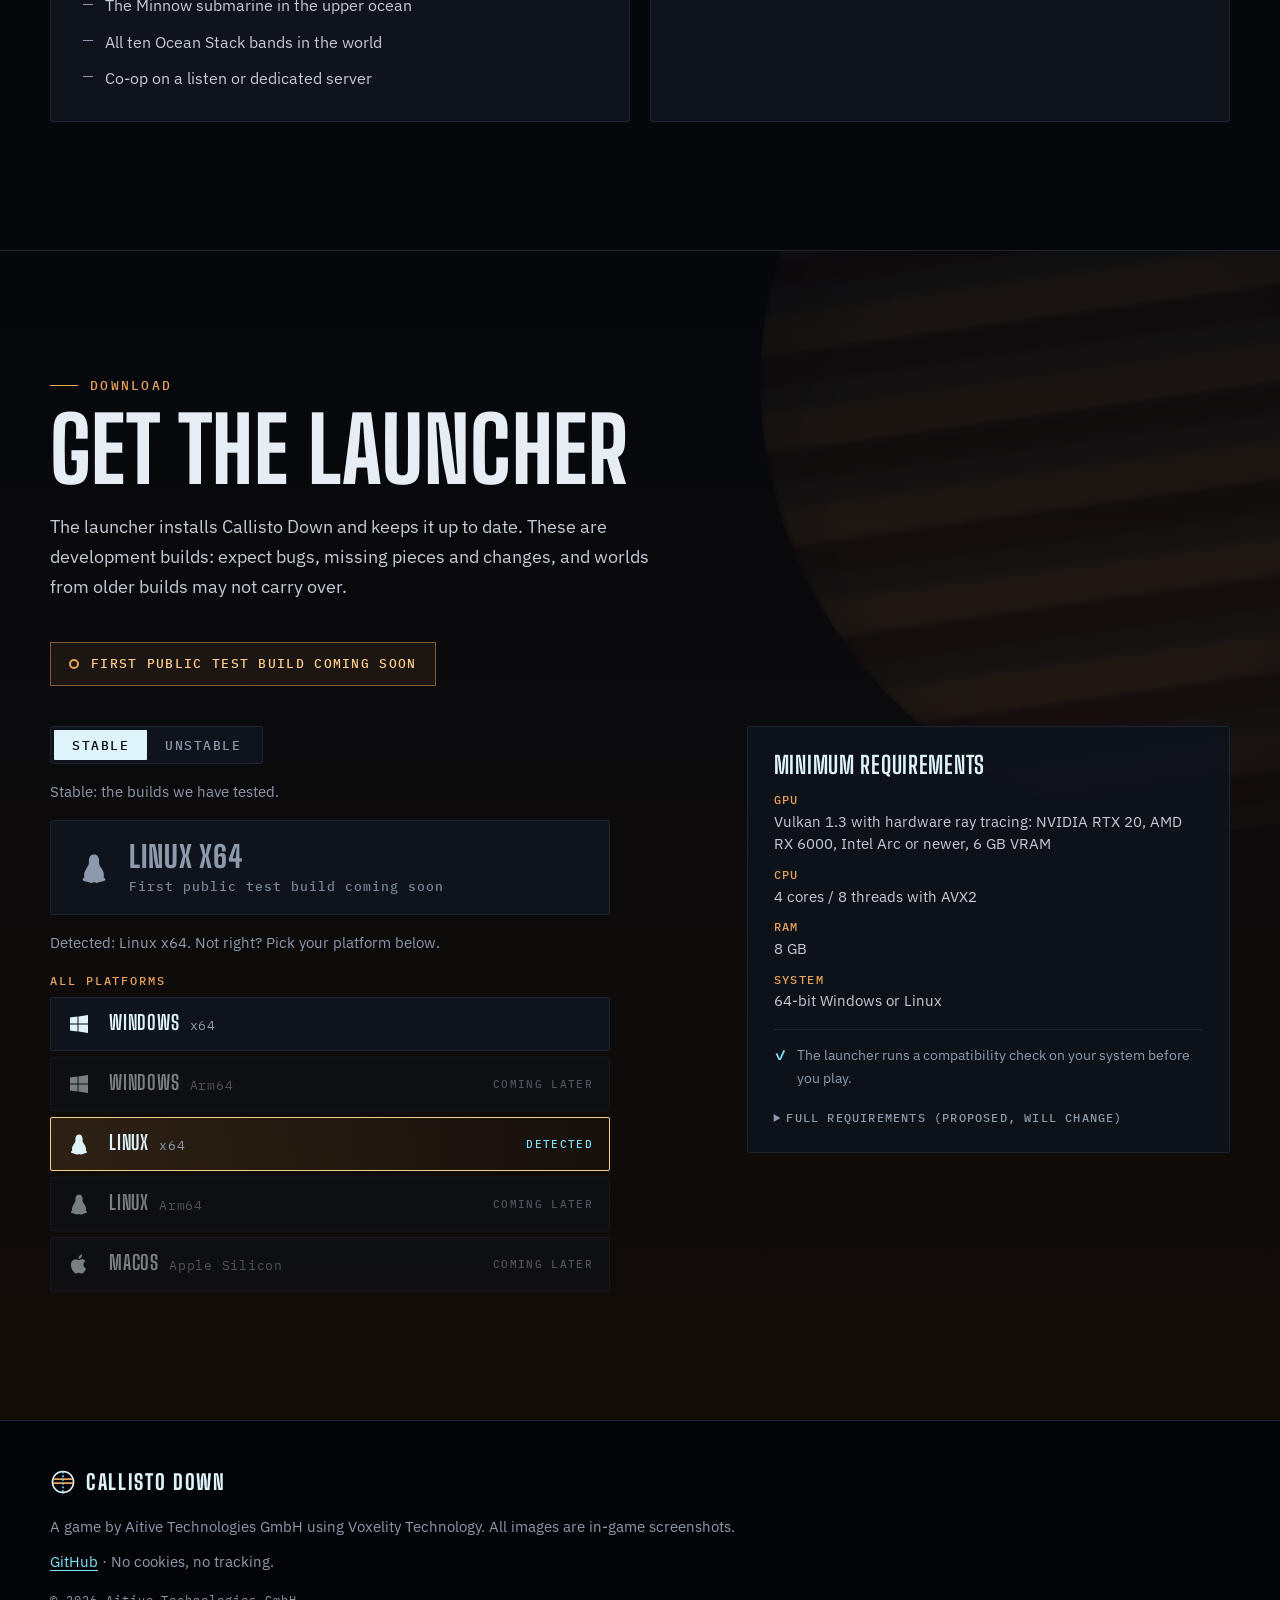
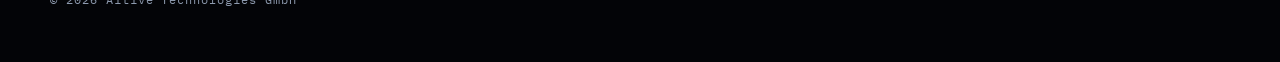
==== commit 344bec44: "Download picker: platform detection, five RIDs, stable/unstable channel, requirements Primary button" ====
--- a/index.html
+++ b/index.html
@@ -34,6 +34,7 @@
 <link rel="preload" as="image" href="img/surface-low-sun-1920.webp" imagesrcset="img/surface-low-sun-960.webp 960w, img/surface-low-sun-1920.webp 1920w, img/surface-low-sun-2560.webp 2560w" imagesizes="100vw" fetchpriority="high">
 <link rel="stylesheet" href="style.css">
 <script src="config.js" defer></script>
+<script src="detect.js" defer></script>
 <script src="main.js" defer></script>
 </head>
 <body>
@@ -342,32 +343,45 @@
     </div>
     <p class="dl-soon" id="dl-soon" hidden><span class="dot" aria-hidden="true"></span>First public test build coming soon</p>
     <noscript><p class="dl-soon dl-note"><span class="dot" aria-hidden="true"></span>Downloads need JavaScript. The first public test build may not be out yet.</p></noscript>
-    <div class="dl-buttons">
-      <a class="dl" data-download="windows" href="#download">
-        <svg viewBox="0 0 24 24" aria-hidden="true"><path d="M3 5.5l7.5-1v7H3zM11.5 4.4L21 3v8.5h-9.5zM3 12.5h7.5v7L3 18.5zM11.5 12.5H21V21l-9.5-1.4z"/></svg>
-        <span><b>Windows</b><small>64-bit · installer</small></span>
-      </a>
-      <a class="dl" data-download="linux" href="#download">
-        <svg viewBox="0 0 24 24" aria-hidden="true"><path d="M12 2.5c-2.3 0-3.6 1.9-3.6 4.4 0 1.5.3 2.4-.8 4-1.2 1.7-2.6 3.6-2.6 6 0 .6.1 1.1.3 1.6-.6.4-1.3.9-1.3 1.6 0 1 1.6 1.3 3.3 1.6 1.2.2 2.2.8 3 .8.7 0 1.2-.4 1.7-.4s1 .4 1.7.4c.8 0 1.8-.6 3-.8 1.7-.3 3.3-.6 3.3-1.6 0-.7-.7-1.2-1.3-1.6.2-.5.3-1 .3-1.6 0-2.4-1.4-4.3-2.6-6-1.1-1.6-.8-2.5-.8-4 0-2.5-1.3-4.4-3.6-4.4z"/></svg>
-        <span><b>Linux</b><small>64-bit · AppImage</small></span>
-      </a>
-      <span class="dl dl-off" aria-disabled="true">
-        <svg viewBox="0 0 24 24" aria-hidden="true"><path d="M16.4 12.6c0-2.4 2-3.5 2-3.6-1.1-1.6-2.8-1.8-3.4-1.8-1.4-.1-2.8.9-3.5.9s-1.8-.9-3-.8C7 7.3 5.6 8.2 4.8 9.6c-1.7 2.9-.4 7.2 1.2 9.5.8 1.1 1.7 2.4 2.9 2.4 1.2-.1 1.6-.8 3-.8s1.8.8 3 .8c1.3 0 2.1-1.2 2.8-2.3.9-1.3 1.3-2.6 1.3-2.7-.1 0-2.6-1-2.6-3.9zM14.2 5.5c.6-.8 1.1-1.8 1-2.9-.9 0-2.1.6-2.7 1.4-.6.7-1.1 1.8-1 2.8 1 .1 2.1-.5 2.7-1.3z"/></svg>
-        <span><b>macOS</b><small>Coming later</small></span>
-      </span>
-    </div>
-    <details class="specs">
-      <summary>System requirements (proposed, will change)</summary>
-      <table>
-        <thead><tr><th scope="col"></th><th scope="col">Minimum · 1080p low</th><th scope="col">Recommended · 1080p high</th></tr></thead>
-        <tbody>
-          <tr><th scope="row">GPU</th><td>RTX 2060 6 GB, RX 6600 8 GB or Arc A580</td><td>RTX 3070, RTX 4060 Ti, RX 7700 XT or Arc B580</td></tr>
-          <tr><th scope="row">CPU</th><td>4 cores / 8 threads, AVX2</td><td>6 cores / 12 threads</td></tr>
-          <tr><th scope="row">RAM</th><td>8 GB</td><td>16 GB</td></tr>
-          <tr><th scope="row">System</th><td colspan="2">64-bit Windows or Linux, a Vulkan 1.3 driver with hardware ray tracing (ray queries) and mesh shaders</td></tr>
-        </tbody>
-      </table>
-    </details>
+    <div class="dl-grid">
+      <div class="dl-pick">
+        <div class="dl-channel" role="radiogroup" aria-label="Build channel">
+          <label><input type="radio" name="dl-channel" value="stable" checked><span>Stable</span></label>
+          <label><input type="radio" name="dl-channel" value="unstable"><span>Unstable</span></label>
+        </div>
+        <p class="dl-channel-note" id="dl-channel-note" aria-live="polite">Stable: the builds we have tested.</p>
+        <a class="dl-primary" id="dl-primary" href="#download">
+          <span class="dl-primary-icon" id="dl-primary-icon" aria-hidden="true"></span>
+          <span><b id="dl-primary-label">Download the launcher</b><small id="dl-primary-sub">Pick your platform below</small></span>
+        </a>
+        <p class="dl-detected" id="dl-detected"></p>
+        <fieldset class="dl-platforms" id="dl-platforms">
+          <legend>All platforms</legend>
+        </fieldset>
+      </div>
+      <aside class="dl-req" aria-labelledby="dl-req-h">
+        <h3 id="dl-req-h">Minimum requirements</h3>
+        <dl>
+          <div><dt>GPU</dt><dd>Vulkan 1.3 with hardware ray tracing: NVIDIA RTX 20, AMD RX 6000, Intel Arc or newer, 6 GB VRAM</dd></div>
+          <div><dt>CPU</dt><dd>4 cores / 8 threads with AVX2</dd></div>
+          <div><dt>RAM</dt><dd>8 GB</dd></div>
+          <div><dt>System</dt><dd>64-bit Windows or Linux</dd></div>
+        </dl>
+        <p class="dl-check">The launcher runs a compatibility check on your system before you play.</p>
+        <details class="specs">
+          <summary>Full requirements (proposed, will change)</summary>
+          <table>
+            <thead><tr><th scope="col"></th><th scope="col">Minimum · 1080p low</th><th scope="col">Recommended · 1080p high</th></tr></thead>
+            <tbody>
+              <tr><th scope="row">GPU</th><td>RTX 2060 6 GB, RX 6600 8 GB or Arc A580</td><td>RTX 3070, RTX 4060 Ti, RX 7700 XT or Arc B580</td></tr>
+              <tr><th scope="row">CPU</th><td>4 cores / 8 threads, AVX2</td><td>6 cores / 12 threads</td></tr>
+              <tr><th scope="row">RAM</th><td>8 GB</td><td>16 GB</td></tr>
+              <tr><th scope="row">System</th><td colspan="2">64-bit Windows or Linux, a Vulkan 1.3 driver with hardware ray tracing (ray queries) and mesh shaders</td></tr>
+            </tbody>
+          </table>
+        </details>
+      </aside>
+    </div>
   </div>
 </section>
 
--- a/style.css
+++ b/style.css
@@ -248,21 +248,55 @@
 }
 .download-inner { position: relative; display: grid; gap: 40px; }
 .download-inner > div > p:not(.kicker) { margin-top: 22px; max-width: 58ch; color: #c3ccd8; font-size: 18px; }
-.dl-buttons { display: grid; grid-template-columns: repeat(3, minmax(0, 1fr)); gap: 14px; max-width: 900px; }
-.dl {
-  display: flex; align-items: center; gap: 16px; padding: 20px 22px; min-height: 84px;
-  background: var(--panel); border: 1px solid var(--line); border-radius: 2px; color: var(--ice); text-decoration: none;
-  transition: border-color .2s, background .2s, transform .15s;
-}
-.dl svg { width: 30px; height: 30px; fill: currentColor; flex: none; }
-.dl b { display: block; font: 700 24px/1 var(--f-display); text-transform: uppercase; letter-spacing: .04em; }
-.dl small { display: block; margin-top: 6px; font: 400 12px/1 var(--f-mono); letter-spacing: .08em; color: var(--muted); }
-a.dl { border-color: rgba(233,163,90,.55); background: linear-gradient(180deg, rgba(233,163,90,.10), rgba(233,163,90,.03)); }
-a.dl svg { color: var(--amber-hi); }
-a.dl:hover { color: var(--ice); border-color: var(--amber-hi); background: linear-gradient(180deg, rgba(233,163,90,.2), rgba(233,163,90,.06)); transform: translateY(-2px); }
-.dl-off { opacity: .55; cursor: default; }
-a.dl.dl-off { border-color: var(--line); background: var(--panel); transform: none; }
-a.dl.dl-off svg { color: var(--muted); }
+.dl-grid { display: grid; grid-template-columns: minmax(0, 7fr) minmax(0, 5fr); gap: 20px; align-items: start; }
+.dl-pick { display: grid; gap: 16px; justify-items: start; }
+.dl-channel { display: inline-flex; padding: 3px; border: 1px solid var(--line); background: var(--panel); border-radius: 2px; }
+.dl-channel label { position: relative; cursor: pointer; }
+.dl-channel input { position: absolute; opacity: 0; inset: 0; cursor: pointer; }
+.dl-channel span { display: block; padding: 9px 18px; font: 500 12.5px/1 var(--f-mono); letter-spacing: .12em; text-transform: uppercase; color: var(--muted); border-radius: 1px; }
+.dl-channel input:checked + span { color: var(--space); background: var(--ice); }
+.dl-channel input[value="unstable"]:checked + span { background: #ff8f5a; }
+.dl-channel input:focus-visible + span { outline: 2px solid var(--cyan); outline-offset: 2px; }
+.dl-channel-note { font-size: 14.5px; color: var(--muted); min-height: 1.5em; }
+.dl-primary {
+  display: flex; align-items: center; gap: 18px; width: 100%; max-width: 560px; min-height: 92px; padding: 20px 26px;
+  color: #1a0d03; text-decoration: none; border-radius: 2px;
+  background: linear-gradient(180deg, var(--amber-hi), var(--amber)); border: 1px solid var(--amber-hi);
+  box-shadow: 0 14px 40px -16px rgba(233,163,90,.8); transition: transform .15s, box-shadow .2s;
+}
+.dl-primary:hover { color: #1a0d03; transform: translateY(-2px); box-shadow: 0 0 0 4px rgba(233,163,90,.18), 0 18px 44px -16px rgba(233,163,90,.9); }
+.dl-primary.is-unstable { background: linear-gradient(180deg, #ffb48c, #ff8f5a); border-color: #ffb48c; }
+.dl-primary.is-off { color: var(--muted); background: var(--panel); border-color: var(--line); box-shadow: none; transform: none; cursor: default; }
+.dl-primary-icon svg { width: 34px; height: 34px; fill: currentColor; display: block; }
+.dl-primary b { display: block; font: 800 30px/1 var(--f-display); text-transform: uppercase; letter-spacing: .03em; }
+.dl-primary small { display: block; margin-top: 7px; font: 500 12.5px/1.3 var(--f-mono); letter-spacing: .08em; opacity: .85; }
+.dl-detected { font-size: 14.5px; color: var(--muted); min-height: 1.5em; }
+.dl-platforms { width: 100%; max-width: 560px; margin: 4px 0 0; padding: 0; border: 0; display: grid; gap: 6px; }
+.dl-platforms legend { padding: 0; margin-bottom: 10px; font: 500 12px/1 var(--f-mono); letter-spacing: .16em; text-transform: uppercase; color: var(--amber); }
+.dl-plat { position: relative; display: grid; grid-template-columns: 28px minmax(0, 1fr) auto; align-items: center; gap: 14px; padding: 12px 16px; background: var(--panel); border: 1px solid var(--line); border-radius: 2px; cursor: pointer; transition: border-color .2s, background .2s; }
+.dl-plat input { position: absolute; opacity: 0; inset: 0; margin: 0; cursor: pointer; }
+.dl-plat:hover { border-color: rgba(223,243,251,.35); }
+.dl-plat:has(input:checked) { border-color: var(--amber-hi); background: linear-gradient(90deg, rgba(233,163,90,.14), rgba(233,163,90,.03)); }
+.dl-plat:has(input:focus-visible) { outline: 2px solid var(--cyan); outline-offset: 2px; }
+.dl-plat-icon svg { width: 24px; height: 24px; fill: var(--ice); display: block; }
+.dl-plat-name b { font: 700 20px/1 var(--f-display); text-transform: uppercase; letter-spacing: .04em; color: var(--ice); margin-right: 10px; }
+.dl-plat-name small { font: 400 12.5px/1 var(--f-mono); letter-spacing: .06em; color: var(--muted); }
+.dl-plat-tag { font: 500 11px/1 var(--f-mono); font-style: normal; letter-spacing: .12em; text-transform: uppercase; color: var(--cyan); }
+.dl-plat.is-later { cursor: not-allowed; opacity: .5; }
+.dl-plat.is-later input { cursor: not-allowed; }
+.dl-plat.is-later:hover { border-color: var(--line); }
+.dl-plat.is-later .dl-plat-tag { color: var(--muted); }
+.dl-req { background: rgba(14,19,28,.85); border: 1px solid var(--line); border-radius: 2px; padding: 26px 26px 22px; display: grid; gap: 16px; }
+.dl-req h3 { font: 700 24px/1 var(--f-display); text-transform: uppercase; letter-spacing: .03em; color: var(--ice); }
+.dl-req dl { margin: 0; display: grid; gap: 12px; }
+.dl-req dt { font: 500 11.5px/1.3 var(--f-mono); letter-spacing: .12em; text-transform: uppercase; color: var(--amber); }
+.dl-req dd { margin: 3px 0 0; color: #c3ccd8; font-size: 15px; line-height: 1.5; }
+.dl-check { display: flex; gap: 10px; font-size: 14px; color: var(--muted); padding-top: 14px; border-top: 1px solid var(--line); }
+.dl-check::before { content: "✓"; color: var(--cyan); font-weight: 600; }
+.dl-req .specs { border: 0; background: none; }
+.dl-req .specs summary { padding: 4px 0; font-size: 12px; }
+.dl-req .specs table { font-size: 13.5px; margin-top: 8px; }
+.dl-req .specs th, .dl-req .specs td { padding: 8px 8px 8px 0; }
 .dl-soon { display: inline-flex; align-items: center; gap: 12px; justify-self: start; padding: 12px 18px; border: 1px solid rgba(233,163,90,.5); background: rgba(233,163,90,.08); font: 500 13px/1.4 var(--f-mono); letter-spacing: .1em; text-transform: uppercase; color: var(--amber-hi); }
 .dl-soon[hidden] { display: none; }
 .dl-note { text-transform: none; letter-spacing: .02em; }
@@ -307,7 +341,7 @@
   .band-depth span { white-space: nowrap; }
   .grid { grid-template-columns: repeat(2, minmax(0, 1fr)); }
   .status-cols { grid-template-columns: minmax(0, 1fr); }
-  .dl-buttons { grid-template-columns: minmax(0, 1fr); max-width: 460px; }
+  .dl-grid { grid-template-columns: minmax(0, 1fr); }
   .hero::before { background: linear-gradient(180deg, rgba(5,7,11,.55) 0%, rgba(5,7,11,.2) 40%, rgba(5,7,11,.5) 70%, var(--space) 100%); }
   .hero-img img { object-position: 42% 60%; }
   .hero-depth { display: none; }
